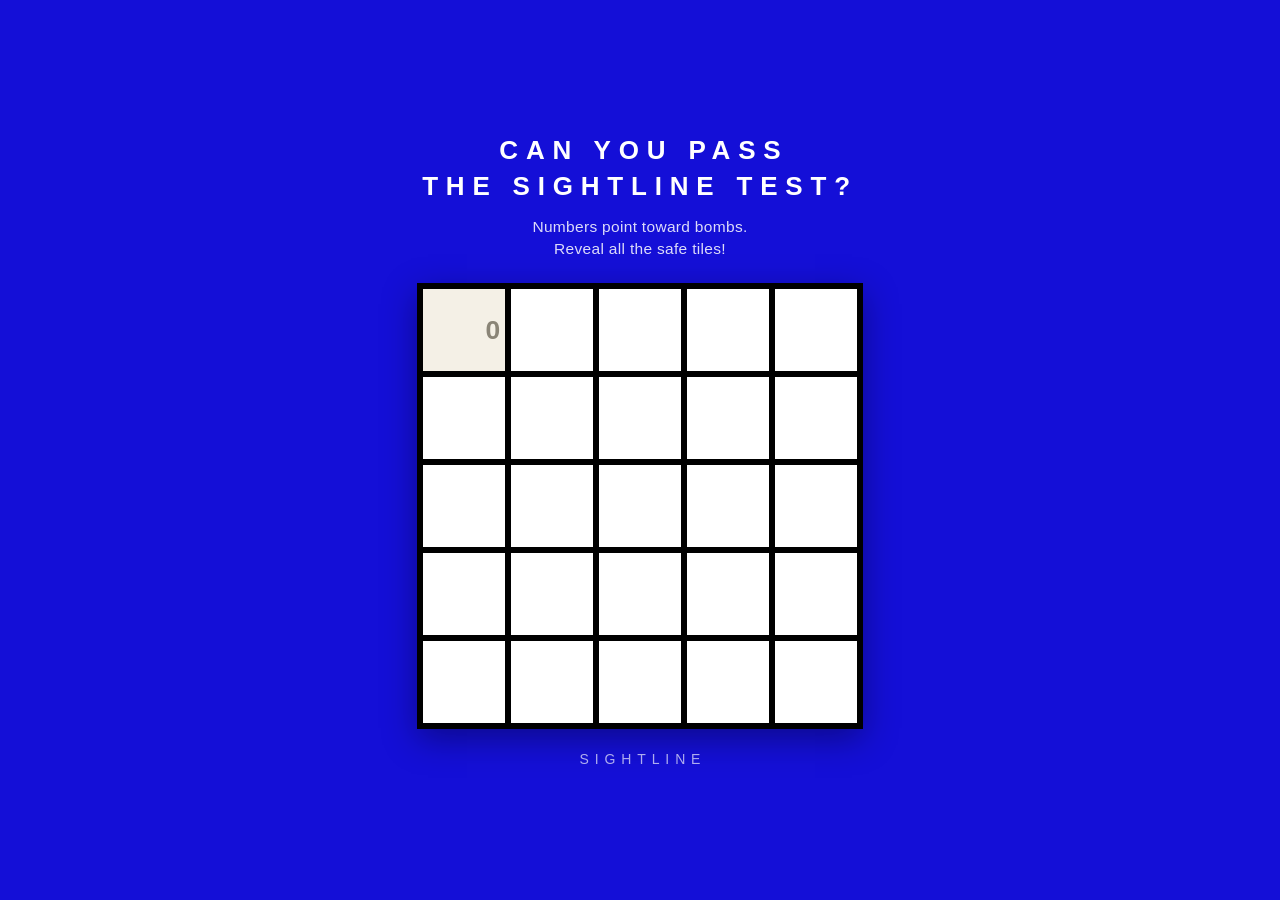
==== sightline-test/index.html @ 0755d47f "Hidden Sightline Test route: one real puzzle, share, src tracking, App Store CTA Co-Authored-By: Cla" ====
<!doctype html>
<html lang="en">
<head>
<meta charset="utf-8">
<meta name="viewport" content="width=device-width, initial-scale=1, maximum-scale=1, user-scalable=no, viewport-fit=cover">
<title>The Sightline Test</title>
<meta name="robots" content="noindex">
<meta name="description" content="One real Sightline puzzle. No guessing. Just logic.">
<meta property="og:title" content="The Sightline Test">
<meta property="og:description" content="Can you pass the Sightline Test? No guessing. Just logic.">
<meta property="og:url" content="https://yumloop.net/sightline-test/">
<meta property="og:image" content="https://yumloop.net/og.png">
<meta name="twitter:card" content="summary_large_image">

<style>
/* ============================================================
   SIGHTLINE — playable ad. Single file, zero external requests.
   Visual DNA lifted from the shipping game: white tiles with 3px
   inset black borders on a black board silhouette, Sora-weight
   clue numerals at tile edges, revealPop reveal, electric-red
   bomb with the black dot, Yumloop electric blue surround.
   ============================================================ */
:root{
  --blue:#140FD7;
  --board-bg:#f3f0e8;
  --safe:#f4f0e6;
  --mine:#ff2e2e;
  --ink:#1a1a1a;
  --beam:#3d6aff;
  --n0:#8a8577; --n1:#000000; --n2:#0eb14a; --n3:#7d2bd6; --n4:#ff9500; --n5:#e60000;
  --bw:3px;
  --display:'Avenir Next','Avenir',-apple-system,BlinkMacSystemFont,'Segoe UI',Roboto,sans-serif;
  --num:'SoraDigits','Sora',-apple-system,BlinkMacSystemFont,'Segoe UI',Roboto,sans-serif;
}
@font-face{
  font-family:'SoraDigits';
  src:url([data-uri]) format('woff2');
  font-weight:800; font-style:normal; font-display:swap;
}
*,*::before,*::after{box-sizing:border-box;-webkit-tap-highlight-color:transparent;}
html,body{margin:0;padding:0;width:100%;height:100%;overflow:hidden;}
body{
  background:var(--blue);
  font-family:var(--display);
  color:#fff;
  user-select:none;-webkit-user-select:none;
  touch-action:manipulation;
  display:flex;flex-direction:column;align-items:center;justify-content:center;
  padding:calc(env(safe-area-inset-top,0px) + 10px) calc(env(safe-area-inset-right,0px) + 10px)
          calc(env(safe-area-inset-bottom,0px) + 10px) calc(env(safe-area-inset-left,0px) + 10px);
}
#stage{
  display:flex;flex-direction:column;align-items:center;justify-content:center;
  gap:clamp(10px,2.6vmin,22px);
  width:100%;height:100%;max-width:560px;
}
/* landscape: copy left, board right */
@media (orientation:landscape) and (max-height:520px){
  #stage{flex-direction:row;max-width:none;gap:clamp(16px,4vw,48px);}
  #copy{text-align:left;align-items:flex-start;max-width:42vw;}
  #copy .sub{margin-left:0;}
  #mark{position:fixed;left:calc(env(safe-area-inset-left,0px) + 18px);bottom:calc(env(safe-area-inset-bottom,0px) + 12px);}
}
#copy{display:flex;flex-direction:column;align-items:center;text-align:center;gap:clamp(6px,1.4vmin,12px);}
.head{
  font-weight:600;
  font-size:clamp(17px,4.6vmin,26px);
  letter-spacing:.30em;text-indent:.30em;line-height:1.35;
  text-transform:uppercase;margin:0;
  animation:fadeDown .5s cubic-bezier(.22,.61,.36,1) both;
}
.sub{
  font-weight:500;font-size:clamp(12px,3vmin,15.5px);letter-spacing:.02em;
  color:rgba(255,255,255,.85);margin:0;line-height:1.45;
  animation:fadeDown .5s cubic-bezier(.22,.61,.36,1) .12s both;
}
.stat{
  font-weight:700;font-size:clamp(12px,3vmin,15px);letter-spacing:.14em;text-transform:uppercase;
  color:#BFA6FD;margin:0;display:none;
}
.stat.on{display:block;}
@keyframes fadeDown{0%{opacity:0;transform:translateY(-8px);}100%{opacity:1;transform:none;}}

/* --- board --- */
#boardwrap{position:relative;animation:fadeUp .5s cubic-bezier(.22,.61,.36,1) .18s both;}
@keyframes fadeUp{0%{opacity:0;transform:translateY(10px);}100%{opacity:1;transform:none;}}
#board{
  position:relative;
  background:#000;
  padding:var(--bw);
  display:grid;
  grid-template-columns:repeat(5,var(--cell));
  grid-template-rows:repeat(5,var(--cell));
  box-shadow:0 10px 32px rgba(0,0,0,.35);
}
.cell{
  position:relative;width:var(--cell);height:var(--cell);
  background:#fff;
  box-shadow:inset 0 0 0 var(--bw) #000;
  cursor:pointer;
  transition:background .14s;
}
.cell:active{background:#ede8da;box-shadow:inset 0 0 0 var(--bw) #000, inset 0 4px 10px rgba(0,0,0,.16);}
.cell.safe{background:var(--safe);cursor:default;}
.cell.safe:active{background:var(--safe);box-shadow:inset 0 0 0 var(--bw) #000;}
.cell.justrevealed{animation:revealPop .38s cubic-bezier(.22,.61,.36,1);}
@keyframes revealPop{
  0%{transform:scale(1);opacity:0;}
  55%{transform:scale(1.07);opacity:1;}
  100%{transform:scale(1);opacity:1;}
}
.cell.mine{background:var(--mine);cursor:default;animation:mineReveal .45s cubic-bezier(.22,.61,.36,1);}
.cell.mine::after{content:"";position:absolute;inset:28%;background:#000;border-radius:50%;}
.cell.mine:active{background:var(--mine);box-shadow:inset 0 0 0 var(--bw) #000;}
.cell.flagged-final{background:#ffd6a8;}
.cell.flagged-final::after{content:"";position:absolute;inset:30%;border-radius:50%;
  border:3px solid #c8442a;background:transparent;}
.cell.beamlit{background:var(--beam)!important;
  box-shadow:inset 0 0 0 var(--bw) #000, 0 0 16px rgba(0,64,247,.45)!important;}
.cell.beamlit .clue span{color:#fff!important;}
/* first-move pulse — mirrors the game's clue-tap nudge */
.cell.nudge{animation:nudge 1.5s ease-in-out infinite;}
@keyframes nudge{
  0%,100%{box-shadow:inset 0 0 0 var(--bw) #000;}
  50%{box-shadow:inset 0 0 0 var(--bw) #000, inset 0 0 0 7px rgba(61,106,255,.5);}
}
.clue{position:absolute;inset:0;font-weight:800;font-family:var(--num);pointer-events:none;
  font-size:calc(var(--cell) * .30);color:var(--ink);}
.clue span{position:absolute;line-height:1;}
.clue .u{top:7%;left:50%;transform:translateX(-50%);}
.clue .d{bottom:7%;left:50%;transform:translateX(-50%);}
.clue .l{left:9%;top:50%;transform:translateY(-50%);}
.clue .r{right:9%;top:50%;transform:translateY(-50%);}
.clue .n0{color:var(--n0);} .clue .n1{color:var(--n1);} .clue .n2{color:var(--n2);}
.clue .n3{color:var(--n3);} .clue .n4{color:var(--n4);} .clue .n5{color:var(--n5);}
.clue span.cluepulse{animation:cluePulse .8s cubic-bezier(.22,.61,.36,1);}
@keyframes cluePulse{0%{transform-origin:center;}35%{filter:brightness(1.1);}
  0%,100%{scale:1;}40%{scale:1.7;}}
/* shake on bomb */
#board.shake{animation:shake .4s;}
@keyframes shake{
  0%,100%{transform:translateX(0);}
  20%{transform:translateX(-7px);}40%{transform:translateX(6px);}
  60%{transform:translateX(-4px);}80%{transform:translateX(3px);}
}

/* --- toast --- */
#toast{
  position:fixed;top:calc(env(safe-area-inset-top,0px) + 14px);left:50%;
  transform:translateX(-50%) translateY(-90px);
  background:#fff;color:var(--ink);
  font-weight:600;font-size:14px;letter-spacing:.01em;
  padding:11px 20px;border:3px solid #000;
  transition:transform .32s cubic-bezier(.22,.61,.36,1);
  white-space:nowrap;z-index:40;pointer-events:none;
}
#toast.show{transform:translateX(-50%) translateY(0);}

/* --- footer mark --- */
#mark{
  font-weight:400;font-size:clamp(11px,2.6vmin,14px);
  letter-spacing:.42em;text-indent:.42em;text-transform:uppercase;
  color:rgba(255,255,255,.66);
  animation:fadeUp .5s cubic-bezier(.22,.61,.36,1) .3s both;
}

/* --- result --- */
#result{
  position:fixed;inset:0;z-index:50;
  display:flex;align-items:center;justify-content:center;
  background:rgba(10,8,60,0);
  pointer-events:none;visibility:hidden;
  transition:background .45s ease;
  padding:calc(env(safe-area-inset-top,0px) + 16px) 16px calc(env(safe-area-inset-bottom,0px) + 16px);
}
#result.show{background:rgba(10,8,60,.72);pointer-events:auto;visibility:visible;}
#card{
  background:#fff;color:var(--ink);
  border:var(--bw) solid #000;
  padding:clamp(24px,6vmin,40px) clamp(26px,7vmin,48px);
  text-align:center;max-width:min(86vw,380px);width:100%;
  transform:translateY(24px) scale(.97);opacity:0;
  transition:transform .45s cubic-bezier(.22,.61,.36,1) .1s, opacity .4s ease .1s;
  box-shadow:0 18px 48px rgba(0,0,0,.4);
}
#result.show #card{transform:none;opacity:1;}
#card .passed{
  font-weight:600;font-size:clamp(20px,5.6vmin,28px);
  letter-spacing:.30em;text-indent:.30em;text-transform:uppercase;margin:0 0 14px;
}
#card .grade{
  font-family:var(--num);font-weight:800;
  font-size:clamp(15px,4vmin,19px);letter-spacing:.16em;text-transform:uppercase;margin:0 0 4px;
}
#card .grade.flawless{color:var(--n2);}
#card .grade.mistakes{color:var(--n4);}
#card .time{
  font-family:var(--num);font-weight:800;font-variant-numeric:tabular-nums;
  font-size:clamp(26px,7vmin,36px);margin:0 0 20px;letter-spacing:.04em;
}
#card .cstat{font-weight:700;font-size:13px;letter-spacing:.12em;text-transform:uppercase;
  color:var(--blue);margin:0 0 14px;display:none;}
#card .cstat.on{display:block;}
#cta{
  display:block;width:100%;
  background:#000;color:#fff;border:none;cursor:pointer;
  font-family:var(--display);font-weight:700;
  font-size:clamp(16px,4.4vmin,19px);letter-spacing:.12em;text-transform:uppercase;
  padding:17px 10px;margin:0 0 12px;
  transition:transform .12s;
}
#cta:active{transform:scale(.97);}
#card .ctasub{font-weight:500;font-size:13px;color:#666;margin:0;letter-spacing:.02em;}
</style>
</head>
<body>
<div id="stage">
  <div id="copy">
    <h1 class="head" id="headline"></h1>
    <p class="sub" id="subtitle"></p>
    <p class="stat" id="statline"></p>
  </div>
  <div id="boardwrap"><div id="board"></div></div>
  <div id="mark">Sightline</div>
</div>
<div id="toast"></div>
<div id="result" role="dialog" aria-label="Result">
  <div id="card">
    <p class="passed">You passed</p>
    <p class="grade" id="grade"></p>
    <p class="time" id="time"></p>
    <p class="cstat" id="cardstat"></p>
    <button id="cta"></button>
    <p class="ctasub" id="ctasub"></p>
    <button id="share" style="display:none;background:none;border:none;cursor:pointer;
      font-family:var(--display);font-weight:600;font-size:13px;letter-spacing:.14em;
      text-transform:uppercase;color:var(--blue);margin-top:14px;padding:8px;">Share the test</button>
  </div>
</div>
<script>
'use strict';
/* ============================================================
   CONFIG — injected at build time. Everything an ad variant can
   change lives here; game logic never reads anything else.
   ============================================================ */
var CFG = {"headline":"Can you pass<br>the Sightline test?","subtitle":"Numbers point toward bombs.<br>Reveal all the safe tiles!","ctaText":"Play Sightline","ctaSub":"No guessing. Just logic.","bombToast":"Careful — that's a bomb.","appStoreUrl":"https://apps.apple.com/app/id6774281459","displayPassStatistic":false,"passStatistic":null,"statTemplate":"Only {n}% pass. Can you?","background":"yumloop-blue","levelId":"ad-test-01","network":"web","useMraid":false,"injectMraidTag":false,"analyticsMode":"dev"};
var PUZZLE = {"id":"ad-test-01","note":"Bespoke playable-ad puzzle. 5x5, three bombs, core sightline logic only. Clues live on tiles; a clue becomes visible when its tile is revealed. (0,0) is pre-revealed and opens the board with an unmissable 0-to-the-right.","size":5,"bombs":[[1,1],[2,4],[4,2]],"preRevealed":[[0,0]],"clues":{"0,0":[{"dir":"R","n":0}],"0,1":[{"dir":"D","n":1}],"0,2":[{"dir":"D","n":1}],"0,3":[{"dir":"D","n":0}],"0,4":[{"dir":"D","n":1}],"1,3":[{"dir":"L","n":1}],"2,3":[{"dir":"R","n":1}],"3,3":[{"dir":"L","n":0}],"4,3":[{"dir":"L","n":1}],"3,1":[{"dir":"D","n":0}],"3,2":[{"dir":"D","n":1}],"2,2":[{"dir":"L","n":0}]},"firstHint":{"cell":[0,1],"clueCell":[0,0]}};

/* ============================================================
   ANALYTICS — PlayableAnalytics with per-network adapters.
   No adapter ever makes an external request from the creative;
   networks measure through their own container. Dev logs to
   console so events are verifiable in local testing.
   ============================================================ */
/* Web-only: traffic source, read once from the URL. ?src=instagram etc.
   Rides along on every event and the CTA click; never sent anywhere by
   this page itself. */
var SRC = null, CAMPAIGN = null;
if (CFG.network === 'web'){
  try {
    var q = new URLSearchParams(location.search);
    SRC = q.get('src') || 'direct';
    CAMPAIGN = q.get('campaign') || null;
  } catch(_){ SRC = 'direct'; }
}

var PlayableAnalytics = (function(){
  var fired = {};
  var run = { start:0, taps:0, mistakes:0, completed:false, flawless:null, elapsed:null };
  var adapters = {
    web: function(ev, data){
      var payload = Object.assign({ src: SRC, campaign: CAMPAIGN }, data||{});
      try{ console.log('[sightline-test] ' + ev, payload); }catch(_){}
      // Seam for a real web analytics provider later (TelemetryDeck /
      // Plausible / etc). Define window.SIGHTLINE_TRACK before this script
      // and every event flows through it. Until then: nothing leaves the page.
      try{ if (window.SIGHTLINE_TRACK) window.SIGHTLINE_TRACK(ev, payload); }catch(_){}
    },
    dev: function(ev, data){ try{ console.log('[sightline-playable] ' + ev, data||''); }catch(_){} },
    applovin: function(ev, data){
      // AppLovin measures impressions/engagement/CTR via its container and
      // mraid.open(); it exposes no custom-event ingestion API for playables,
      // so events stay internal. Kept as a seam in case one appears.
      if (CFG.analyticsMode === 'dev') adapters.dev(ev, data);
    },
    unity: function(ev, data){
      // Unity Ads likewise measures via MRAID lifecycle + open().
      if (CFG.analyticsMode === 'dev') adapters.dev(ev, data);
    }
  };
  var emit = adapters[CFG.network] || adapters.dev;
  return {
    run: run,
    event: function(ev, data, once){
      if (once && fired[ev]) return;
      fired[ev] = true;
      emit(ev, data);
    }
  };
})();

/* ============================================================
   MRAID lifecycle — start the experience only when viewable.
   Falls back instantly when no MRAID container exists (dev/web).
   ============================================================ */
function whenReady(fn){
  var m = window.mraid;
  if (!CFG.useMraid || !m) { fn(); return; }
  function onReady(){
    if (m.isViewable && m.isViewable()) { fn(); }
    else {
      var h = function(v){ if (v) { try{ m.removeEventListener('viewableChange', h); }catch(_){} fn(); } };
      m.addEventListener('viewableChange', h);
    }
  }
  if (m.getState && m.getState() !== 'loading') onReady();
  else m.addEventListener('ready', onReady);
}

/* ============================================================
   AUDIO — the game's real bubble-pop family, embedded base64.
   Nothing plays before the first user gesture (network rule +
   iOS rule). Rising streak pitch, resets on pause, ±5% jitter.
   ============================================================ */
var Sound = (function(){
  var B64 = {"pop1":"UklGRioeAABXQVZFZm10IBAAAAABAAEARKwAAIhYAQACABAAZGF0YQYeAADF/8b/w/+y/6b/tf/B/8v/3f/T/8b/vP+t/77/tP/E/6X/iv+y/7T/r/+Q/5T/tP+y/6r/l/+g/8L/nP90/4b/dP9i/4//kv+V/6b/rv/H/5//uv+z/6P/vf+g/37/X/9+/3b/Xv97/6L/gP+A/4j/k/+Y/3r/ov+M/7b/qf+c/6b/i/+C/6P/rP9Q/3T/dv+Q/4T/d/90/5b/mv95/6X/k/+Q/2D/vP91/83/k/8//6r9mvzD/WH9Dv6j/uYm211cVLdAyVBaVlI7lxYo9F/PU7BtmBCNzIzxjDGSgKGhuxPiKQbhHbc2g08sYPhkU12HUV5EfzRiHBb+U+RL0OnBcryWv7zF4Mwr2Y/qL/61ELEfLitUM8I2JzSoKogbUApH9kbhItBjxhzE2cWry3zWU+Zx+a0MCR1WKoE12zxTPZY1USgpGAcHevZW6OTcfNTv0P3SDNno4ODqLfZTAsEO1xkOIYQjqSJbHigX9w0JBEf6qPEi66jnFuhq69bw0ffL/7QHyA2AEfoSOxG4DTQK+gUGAGv5WPXH8o/xsvIo9HD37/wqAiQHzQs6D2kPKg2oClcGIgE1+8vzxu2O62ftYPEe9lH7GAFZCPgOdxE5EakQUg98DDgH1v/7+AH17fKx8DTvZ/Ab8wX2zPm8/fsAXwN4BTQHGQhdCCoI0QcWBzQGWAVwBHwDHwKxAG7/Gv4O/ST84PqC+in7wPt1/Gf95v7OAI0C9APWBBYFVATIAtkA2v4x/aH7x/oB+6/7M/2P/68BgQPtBKgF7wVRBa0DOwFN/tT7XPo1+fr3+fc9+SL7B/4FAWsDfAW9BvoGiwZXBVMDUAFq/2f99/tg+4/7AvzH/DX+wv/sALABbALGArYCgALjAQEBLgB8//X+e/5V/or+Kf7s/Qv+6f0I/qr+l/93ADYBagE8AWcBMwKtAjMCXwGaAFcAMQDg/2H/Av8E/07/vP8pAJAAhgB8AHgAWgBOAB0Auf9U/2n/k/90/1T/cP9R/xr/E/8F/xj/I/87/37/JgDCAAMBWQGMAV0BJQEGAV4AuP9k/0T/lv8AAHgACAG2ARECAgLWAZ4BggFuAU0BzgAQAFH/rf4h/in9V/wr/F389Px1/bL9Rf6T/yEBIQKqAggDSgNRAwUDRgJ1ARMB0wByALD/6/6G/nv+jf6U/sf+D/+C/zQAQQE4AtkCNAMpA8gC7QEAAcv/df5G/UT8yvt/+5z7Dfy2/Kz9uf7//zcBIwKtAskCtwKGAiMCbgF/ALH/MP///sz+df5N/oD+xf7k/in/lf8hAJ8A8wBVAc4BXQKGAiwCwAGNAW4B9AAgACL/K/68/bb9CP5s/zEBYwIhA3MDTgPhAiwCBwGy/9T9vPuY+jP6KPoQ+qf5Bvo8/JD/ewHeAfcCMgTlBH8G7wf2BqEELgNDAi0AOP2Z+lj5nfkc+u36zvsA/TMAmQPRBIAE7wMHBJcDsgGvAEsBTwF4/779jv2Y/SL9uvw//YD+2f/1AOkCmAQ9BHwD2gIIAlwABf+S/t/9pfwB+9T68/v+/Lv9Pf9iAdcCEQOpAi0DnQNRA0UC5wDp/zL/T/6s/b39P/0M/Z39B/9KAEsBwwK0AtgBHgHCAKsAJgDx/mz9ovyI/Pf8ff2d/j8AcAE0As8CkAMgBBQEIQODAdb/S/4J/Wb86ftN+yL7yvsL/cL++QDTAhwEFQXaBVEGRgarBS4E7AFv/zz9bPsT+h/54/hP+RH6gfuC/QcApQLHBBcG+QZaB9YGzwVBBFsCNgAe/hr8//mj+Fb4rfiH+RT7T/2G/1gBHwN9BC0FjgXeBbkF9ASmA9MBBABT/gD9T/w6/HP8wfwb/Zb9rv5YAOsBsgLsAqsCEwJ5AfgAbgCY//r+jv5k/lj+U/6K/kf/WgAaAecBmALrAoICpAG/AGQATgB6/q38nfwg/en8UPzD/Ov9cP+sAH4BRwLaAhkD/wLgAl8ChQF+AHL/zv5e/vb9yv0O/oj+Iv+c/w4AsgBuAfUB9QHfAZMBTAHyACYAb//m/oX+Dv7E/av9zv1X/gL/nP8IAMYAuQFuAq8CfAIbAr0BKQEvAEP/of4h/vr9X/6V/tj+ZP/z/2IAfwChAIcAXABxAJ0AgQAjAOz/6//R/07/AP8G/1r/xf/h/7//pwB4AnUCmgGuAZMB2ABFAHf/d/7y/Ub94vz1/EP9mf3+/ef+8P/kAKYBMQK8Al0DgwM1A+AC0AKkAm0BXwDQ/w7/cv78/XH99/z4/Ej9u/0a/q3+fv9oAFEBqwHVAZIBbQH2AAkBqQLnAQEA//9BAHz/qP5Z/t/9IP6A/if+7P3r/hYAgQB6AUMC4AIvA7QCJAKkAfYA5/8X/5z+Sf7M/UD9Gv0t/YP9EP6m/jz/9P/MAGQBsgEvAq0C1AKlAn4CeALxARUBOwB7/9z+Uv69/U79Tv2K/cv9A/5x/hP/t/8jACUAAgAWAEMAbwCkAO0ASAGYAfYBDAK0ATsB5gClAD4Ay/9Z/xf/zv5G/sT9sv3v/Uf+qP7z/oD/IQDMAMQBtgI5A2wDbwMCAyYCJwGAANT/mP5h/Yb87/uj+5P78vuS/ET9I/7o/sr/8wAUAuMCaQOvA8cD/QP8A1UDYQKBAZMAx//V/qL9yPxw/Gr8OfwZ/ID8ZP2o/vP/1QA2AYEBywEcAkICEAIeAjACBwLVAWsB1wB3AKgAyQBTAHX/v/6q/tL+zP6m/sv+Fv+d/1gA5gARAfMA9wDxAPkArAAaALH/Xv8Y/6/+eP6F/qr+ev5S/p/+D/9r/5z/2P9MAOAAIgFoAZABjQGZAWgBFwGmAD8Alv/Z/oj+iP7n/o3/JwCNALMAsgC+AGwA/f/D/6r/uf/X/9v/ZP/p/gL/nv9SAMUA1ACwAJ8ApAB+AOX/Lv/w/gn/0P51/nj+uP6x/rb+Gv9//wUAtQCQATcCdAKTAq0CjgIjApcB3QAkAJr/UP/x/oP+Ef6h/YL9g/2S/Yb9yP29/ur/vAAbAYABFQKXAq0CSgKiARQBsgBAAJn/9/6T/jz++/3b/bj9s/0S/qz+O//x/98AkQESAnYCigKVAr0C9gLZAkECnQEMAUsAP/8z/o/9EP19/Gz81Pxn/e/9qf6j/5UAdwERAq8CCgPmApQCRQLbAekAuf++/kD+GP4X/lv+zv5V//T/cQCoANMACwFOAS4BugA8ALn/Vf/Z/ov+kP62/gL/QP+p/zsAmQC7ALwArAB1AD0AMQAsABMA6/+p/47/sP/Q/+f/0f++/+D/LACCAKYApACyAOkADQEaAeoAjgAWAGj/yP4s/s39uf3g/TH+pf5E/8X/TADQACwBmgH8ARsCCQLSAbABVQGqAC0A2v+b/y//x/6B/mT+mP7z/mv/5v9cAL0AHwFsAYEBTAHsAKIATQDU/yv/r/53/l7+WP5X/ov+D//H/04AtgAQAV8BdgFHARYBswBAAMb/cv86/wv/J/83/3f/7/86AG4AmADBAOsACgEAAcAAdQBCABQA3f91/wL/0P6p/m/+Uf6B/sj+EP9Q/6f/EwBmAMkAEQFeAY8BcQEoAc0AmQBNANr/df9H/xj/0v6u/sz+Jf9z/6v/xP/t/ysAdwCpALAAtwCUAI0AdQBiAFUAEgDb/6L/jv+H/5H/qP/c/zwAdAB6AFMAKwAiABIA3/+z/3j/Q/9Q/27/mv+s/8D/BgBzAM8A0ADYABQBewHCAZQBPgHpAHYAzf/9/h7+mP2c/dP9Ef5A/pT+Ov8jAPwAnwH+AQsCFQIKAs0BYQHKADkAuf9D/6j+4/1j/Vr9qf0k/pD+BP+t/4UAYgEWAqICDwMzA/ACkQI7AqYBfAD8/pT9nvwY/MD7vPv8+8H8Bv5Z/4sApwHLApQD8gP9A6UD6gIEAhoBHgAv/3T+8P2S/Wz9f/3p/af+ef8cAJUADwFxAYsBRwHJACAAiv8i/wL/CP/q/vH+O/+o/w4AdADNACIBiAHLAeUBtgE1AYAA8f+r/37/Hf+b/lz+Xv6Z/vX+Yf/l/40AQgGhAYgBSwE/AUgB9wBaAMj/aP9G/zL/If8G/wb/av/U/wkALwBlALAA8gArAUkBPwEXAcoAcADl/1r/8P6u/sb+7/4h/yj/I/8n/yD/Nv9s/+X/TACfALcAiQA0AOb/w/+P/5z/5/9bALkA8AANAQ8BIQEqATABEQHPAHgAJQDW/33/MP/z/sL+tP7c/v7+Lv90/9D/FgArAEEAXQCFAJ4ArACPAHAAVAAvANn/Uv8m/0L/dv+h/+3/ZQDPAAUBCgEUAfoA0wCcAFIABgC1/3b/Kv/d/qz+tP7u/jX/j//3/0QAcQCEAIwAnwCNAGQAPQAqADMATABhAE4AGQDq/9D/uf+c/3X/Z/96/4f/m/+1/8X/2/8fAHMAzQAaASkBHQHnAJkAPgDQ/3D/DP+4/qL+oP6s/u/+bP8JAHAAmwDOABIBPQE7AR0B+QDRAJsAXAD6/47/Nf/9/uD+0f76/i//a/+b/6X/sf++/+z/EwAoAEIASABWAFsASgA5ADIASQB+AJ4AmQCNAHQAXgA3AAQA4v+g/0T/9f7v/hD/K/9V/5H//P9OAIsAsADMAAgBOgFtAVwBFwG6AF0A/P9v/+j+V/4A/tr9zP3l/Sz+uP5d/w4ApwAtAYoByQEEAgECzQFoAegAZADk/2n/6/6H/lz+ZP6h/g7/h//7/4AAGgGlAQ4CKQLcAVwBvAAKAFn/rP4d/tj9xv3F/dr9Bv5i/vj+wf+ZAEsB1AE4AmwCdQJmAicCvQE5AZMA7v9Z/+n+sf6Z/p/+qv61/tH+Ef9m/7H/7f8iAFYAbQB1AHwAbAA4APL/lP89/zP/df/J//3/IQBHAIEAygD6AB0BGgEQAR4BHgEBAZkAFwCx/1r/Lv/6/sj+vv7P/hb/a/+t//b/WQCeAM0A+QDpANIAzADPALcAcgAzAAEA1/+Y/17/Lv8O//3++/4t/2//1v9fANgALAFZAWUBXgE/AQwByABXAMr/P//i/qr+qf7f/hv/W/+h//f/KABBAEYAQQBYAGQATgAkAP//4v/i//H/FgApADIAPwA0AD0ASgBfAGUAXwBQADEAHgAUABcAEAAPAPn/8f8GABcAKwAtACsAGQALAPr/+f/b/6P/lv+R/6D/of+O/4H/gv+g/8f//P86AGkAjQCoAL4AyACkAGkAHgDn/+P/2//K/7z/wP/X//j//v/x//z/MQBrAIkAhAA+AAMA0v+k/4D/Pv8H/9v+6/4e/0v/jv/n/1UAsAAMAVoBfAGEAW0BOAHmAJYARwDn/3//Fv/T/rD+sv7V/vj+Jf9N/6H/AwA0AGsAsQACAUIBWQFQATQBDgHAAFQA5v92/xf/yf6F/nX+b/5m/oP+1P5K/7r/QQC6AP0AHgEjAQYB4QDEAHoAJADZ/7D/kv9h/zL//v72/hb/Uv9y/4//6f9iANQAAwEhASIBGAEIAcsAhAAtAPb/xP+M/1n/Gv/7/hr/bv+y//T/JwBNAGYAVwA+ABsAHAAfAAQA0f+r/7j/y//S/6T/lP+p/73/v/+Q/3H/af9//5v/x//9/0AAngDfAAQBBQECAQAB7QDTAJMAOAD//6v/Mf/H/nT+Y/5t/qT+/v5s/+j/ZQDhADUBdwGeAbIBdwEYAawAFgB9/+X+hf5B/jL+X/6//jD/lP8JAIIAGgGhAfYBFAIPAu8BpQEsAXwAwv8w/93+mf5h/jb+PP6L/gn/lv8DAHQA4AA8AWcBWgEcAaIAOADH/1T/+/6X/lz+Wf6U/vf+bf/1/3EA3QApAXQBpwG2AYgBIAHMAIgAXAAKALr/gf95/6P/tv+3/5T/j/+G/5T/p/+j/4//a/+L/6b/vf+s/53/tv/l/zYAXwCCAIUApQDNANwAxwB1ADUA8v/Z/7//ev8m/+z+Cv9m/9T/FAAvAFEAoQD4ACgBIAHZALcAnwBoAAEAg/9C/xX/Bf8P/zb/jf/R//7/IwBVAKkA4ADiAMMAowCMAFoAIQDI/3D/Q/8u/0n/X/+E/7X/7P8wAHsAyQDkANoAuQCiAHwAQgDs/4r/UP8i/y//U/+C/7H/y//p/wAAMgBqAJsAugDCAMsA2ADIAJQAOgDT/6D/k/+A/0f/AP/c/vH+H/9S/4X/xf8lAKAACwE2ATYBDwHhAJQAQADr/4//W/8s/xj///4O/1j/sf8WAGwA0QAyAW4BZwEfAcEAaQAQALr/Vv/v/rX+lP6a/q/+0v4L/1T/rv8UAIIA3gAsAWsBjwGiAZQBUwHrAHAAAQCh/0j/8f6a/mn+bf6b/uT+Pv+N/+L/NQCEANkAIwFqAY4BdQEpAcwAbAAYALv/av88/xb/Bf/r/vL+F/9M/5D/zP8QAEcAfQCwAOAA9wDzAMoAiABgAEIACgC8/3H/MP8b/yr/Qv9X/2//rP/6/zkAYABuAHsAewBpAE8AHwD8/+b/4v/K/5T/bP9d/23/gP+k/8L/9f8wAGoAlQCYAJ0AjwClAJkAdwA9AOL/lf9L/zH/G/8z/0j/bf+p/9X/HQBJAG0AfACDAIgAggBgADIAEQD0/+//3v/z/xAAMwBcAGEAYwBQAEMAFADT/5f/Uf8T/83+sP6d/rr+D/9u/+z/ZQDyAG4BswHIAbcBlgFRAfwAlgAlAKn/Nv/b/q3+nv6Q/qD+yP4S/2L/qv/r/yoAbACtAOQACAExASgB/gCtAFoAHwDP/4L/Nf/8/tD+yP7w/jr/j//d/ysAbwCcALcAyQDHANUAyACrAH4ATQA1ABYADADq/7z/jf9t/2D/Tv9B/0b/X/9j/2v/gP+/////PAB+AKcAzADYANkAwgCpAIEAWwAmAL7/Yf8S/wX/Ev8q/1H/c/+3/wkAaAC6APkAHwEWAe4AqQBFAMb/XP8R/9T+m/5c/l3+qf4k/7n/OgCxABwBfQG3AbkBmQFrATIB2QBsAO//dv8W/9f+wv7F/t/+I/+A/9v/JgBvAK4A1ADQAJYAVAABAMb/kv9d/1z/Y/+N/7z/7/8pAF0AlQC+ANoAwQCkAHQANgD6/7r/g/8o//T+2P7m/gj/JP9Z/4L/yP8jAIoA6AA8AYEBnwGQAVsBGwHFAHQAFwC//3L/JP/u/tP+1/73/jD/av+o/9H/9P8SABoAMQAvACsAMABBAF4AbwCEAJgAsADEAMgAxAC7AJ8AagAdAMn/bv8T/8z+ov6Z/qz+2f4b/2r/u/8dAHEAuQAPAVABfAFuAT0B/ACnAGIACwCo/0f/+P7Z/tP+5/4V/z//eP+5/wMAPgBUAGUAXwBmAGIARgArAP7/6f/5/ywAXwCJAJ8AoACQAGsAQQD+/7r/bP8e/9r+rf6o/rP+7v4w/5D/BwBlAL8A5wD4APgA7QDjALUAdQApAO7/zv+q/3r/SP8j/xf/Of9l/5H/uP/e/xkAWwCbAL8A2gD0APEA3gCYADwA7/+q/4H/Vv81/zD/N/9U/3L/hv+w/+7/JQBNAEsAQgA0ACgALwAqACsADgDn/9X/yv/T/+X/+f8OACIAIgAXAAYA5//M/7v/uv+y/57/hv99/5//1f8LADMARwBwAKMA0wDbAL0AlwBEAAkAyP9+/03/Hv8Y/xf/MP9Q/3n/mv+1/+X/EQBTAGMAZwBpAGQAcQBuAHMAaABmAGAASwAyABMABADo/9n/vf+F/0b/Cf/x/vL+/f4Y/z7/df+v//v/XgC3AAsBJgEhAREB5QCsAFgAEQDd/7j/pf+e/5//ov+k/6f/tf+1/6z/pP+u/8z/8P8EAAwAJABDAGcAdAB7AHQAbABrAFUANQD0/6z/cP9H/zn/Pv9M/2f/lv/Z/yIAagCqAOAAHQE5AToBEgHSAJUAOADi/2r/9/6i/mj+ZP5s/pj+3P4x/6f/MgC8AEgBxQEYAkcCNALsAXoB8ABoANT/Ov+S/gT+r/2G/aX94f0+/sX+WP8ZANAAdgH1AUEChgKXAnYCDgJ5AdMAOACr/wf/h/4d/uj99/0b/nH+0f5E/9D/UQC8APcAHQEtATEBFgHYAJkARwAQAOH/sf+I/2f/bv+F/7L/3v/9/xYALAA/AE0AVQBCADYAHgAIAP7/2P+6/6X/nv+n/7f/zv/f//3/FwAnAEEAWgBwAG8AZQBaAEAAJgD2/8H/nf9+/3H/af9n/27/fP+L/67/4f8UAEcAagCTALEAvgDFAMQAtgCUAGcALAD1/7j/iv9a/zH/HP8H/xH/Iv9M/3v/tP/x/x4AWQBwAIgAjQCBAIEAfACEAHEAYAA7ABQA/v/V/8f/s/+q/7H/pf+l/4b/b/9h/1v/af9y/5z/xP8EAEcAewCsAMIA5QD2AAAB7gC+AIEAJgDI/2H/Bv/Q/rX+r/7A/tv+Ev9a/5b/2v8aAF4AnADHAN8A6QDkANkAzACjAHcAPgAMAOX/t/+Q/2n/Xf9b/3D/if+e/73/1v/8/xIAHAAWAAEA+v/9/wEA/f/1/+n/7v/8/wwAHwAkADIASQBbAG0AcwBsAFwAMAD7/8H/jf9q/0n/MP8j/yb/N/9g/43/xf8DAD8AhAC1ANkA3gDVAMoAuwCsAIIASQAHANv/uP+V/3f/W/9W/2H/dP99/3//ff+G/6f/yv/r/wIAHQA7AFQAZwBuAHcAiACNAH4AXQA4ABgACADw/8n/o/+E/3//h/+e/7j/3v8QADwAZgBzAHQAaQBZAD4AFwDt/73/nP+G/4T/kP+p/9b/BQAwAFMAagB0AHAAVwA5AA8A6f/V/7n/pP+R/4z/nP+z/9X/9/8XADQAUABpAHcAfAB3AHQAcQBiAEQAGwDp/7H/gP9a/0j/Tf9b/3r/sP/u/zcAcgCkAMMAywDFAKAAcQAzAPD/uP+I/2T/S/9E/1H/ef+n/+b/KwBxALAA1QDsAOYA3QDAAI8ATwD7/6//ZP8m//n+6P7r/hH/SP+N/9r/GgBmAKEA4gALARsBGAHxAMcAgAA5AOr/ov9p/zP/Gf8G/xH/Lf9Z/5j/0f8QAEcAewClALsAxQC5AKkAkgBxAEQADwDe/7b/kv90/2b/WP9j/23/gf+f/7z/7v8WAE8AdwCXAK8ArgClAIYAagBHAC4ADgDk/7//mP99/3H/cP97/5X/rf/M/97/8f8JABoALAA5AEYATQBWAE0AQwA1ACgAJQAeABwAEQAKAP3/6//b/87/y//V/9z/4P/n/+f/7v/2/wEADAASABYAGgAdACAAHAATABAACgABAPb/6P/b/9z/3f/i/+b/6v/8/wYAFwAfACcAKwAqACcAHAAYAAwABwD///b/6//g/9z/3P/g/97/6P/s//n////6//v/7//z//L/8P/s/+r/8P/5/wMABgAMABAAGwAlACYAIQAVAAwABQADAPr/8v/o/+b/6f/t/+//5v/m/+b/8P/4//v/AAD+/wcACAAOAAoABAAGAAEABgD8//b/7f/q//L/8f/7//r/AAAKABAAFgAXABUAFwAWABEACwD8//X/7P/o/+j/5f/m/+j/7//y//f/+v8BAAwAFgAeAB4AHAAWAA4AAwD8//L/6//o/+X/5P/l/+j/7P/z//r/AAADAAQABAAFAAYABwAIAAsADgAPAA4ACgAHAAYABAABAPn/9P/s/+f/3//c/9//5//1/wMADwAUABgAGwAbABgAEQAKAAYAAAD6//P/6v/i/97/4P/n//P//f8FAA4AFwAdACAAHgAYABQACgABAPb/6v/h/9n/1v/Z/+D/7P/3/wQAEgAdACkALgAwAC8AKwAkABgADAD6/+z/3P/S/8z/yP/N/9X/4v/x/wMADwAaACEAJQAoACkAJwAgABkACwABAPP/6f/h/9z/3v/f/+j/7v/4/wEACAARABMAFwAWABUAEgAMAAYA///6//f/9P/z//T/+f8AAAUACQAKAAsACwAMAAoABAD+//f/9P/x/+//7v/x//f//v8EAAcACQALAAwACgAIAAQAAAD9//v/+f/3//f/9v/5//v/AAAEAAkADQAQABIAEAAPAAsABwACAPz/9//y/+//7f/t/+7/8v/2//z/AAAFAAoADQARABIAEQAQAAsABwADAP7/+v/3//X/9P/0//T/9v/5//z/AAACAAQABQAGAAYABQAEAAMAAgAAAP/////+//7//v///wAAAAAAAP///////////////////v/+//7//v/+//7//v/+////AAAAAAEAAQACAAIAAgABAAEAAAAAAP//////////////////AAA=","pop2":"UklGRnwlAABXQVZFZm10IBAAAAABAAEARKwAAIhYAQACABAAZGF0YVglAAAEAA4AEADq//////8ZAPn/JADR/xEA9f8KAO//8P8oAO//OgDi/zUAAQAhAPH/9v8ZANT/9//M/xMAwv/z/7D/6f+m/53/2f+Y/73/kf/q/4n/5f+2//X/zf/R/+L/q//y/4H/BwCW////jf/E/7v/lv/M/4v/DwBT//P/fP/5/8L/AADj/5T/+f9Q/yIAZ/8vAHj/AgDT/7n/2f9j/zIAQP86AAH/XgBn/y4AxP9i/0H+u/rV/Vz6+f4a+hQiTW4zc+JuBXMsb3ly12+1cZVw/nAqcWNw13ElcBBy128KcsBvZ0QhGFgOff492lqwCpSXjhSP1I7yjt6OD4/pjjuPC4//ju6O747xjvGOJI/PjjKP4I4Pj8eO944Dj/OOb55dvOzY7PXKGE05Gll1cNdxeXCAcblwXnHGcCFxDnHzcCpxBXE5cQVxM3FacQhxhnGucKhxPG9bXMtM1D7GKXEXkgAC7KDH9a8NvT2qu47pjtOO047XjrCODo/bjgeP0I7ljuKOmY4Mj+eSI5ybpRGq7LbMyjrXR+W39ED9UgcjEs0WkR6UKp8xQTe2Pv1DuUgmUFpVXVfZWsFdE122WGNV9VWHVQRQG0njRds+MDSMLncslyqIJ4MiUBmWEHYJ9QEy/tb6h/Sj7dvnc+JH373d9tt22rzYPdc41qfW69ZF2M3Z7Nhk2MjYy9ob3s/gVuGo4l3m+uk67e7vBfOx9vf6ev9LBGsJeQx0DbkO8hCRE4EWhhjhGEgZIhrJGn0bExwKHXUeYh/aHvgdjR3MHJAcSBuQGA0WChSDEt0QIQ8aDSYLMgnGBuYDXwFl/x39gfrB91v1i/NW8mjxR/Ej8WrvAO7m7X7ua+8D8GLwffBb8JHwivFM87H0VPW39Vz2tveH+b37NP50AOUBJgOvBJwGywiJCj8M7Q0vD98PgRASEXwR0BHmETESIBI3EcwPZA4BDVAMMwxNC34JjQZGA9AAqP85/3T+wvw4+pr3U/UX9OvzXvSk9Df0WPNc8tjx9fGE8vby//Jv8qTxoPGb8gj0N/UG9sD2mfev+Fj6LvzQ/UP/aABQAfkB5wITBDIFmQYFCEUJUwoqC+kLewynDJkM4Aw/DUwN5wwdDEsLxQqHCtsJxwjSBx4HqQYpBjwF1ANbAtQAbv9f/qH94fza+6j6ovlg+f/4LPho90z2cvVi9Xv1bfWD9c31Afby9c31Gva89vH2Lffz92T4bPjP+NL5Vvu9/L/9p/5y/4kAQQIMBCwFqwVKBjwHRggjCZ0J5QkgCigKFgrpCXQJrQiCB0MGGgXBA1QC6gAe/2H9K/wz+wr6jvho92D2gvUT9bX0mvRF9NTz/fMg9CH0f/TI9AP1WfW29UP20Pa99834dvlo+n/7Jvyt/FL94f1b/gn/+P8KAWEChARkBpUGuwWlBHMEogVkB3YInAcNBfoBSQCOAPUBxQLtAYoATv8p/tL8oPsI+xj73vq6+YL4Tvd19k32rvbN9mL26fVR9Sj1yPXq9vv3m/jx+HD5Xfri+8P9Gf/G/xYAqwB1ASYC7AKDA/IDDwTsA7ADjAOXA60D3wOrA6kCOAFfAE8AegBEADb/ev30+1n7ofu1/FL9+Pyi+6z5hPiC+ND5MftV+1365/i692X3VvgQ+mL7VvuE+qz5ufnL+sr7kPzR/HT8mfst+6P7VfwZ/Wz9H/15/Nf7DPyg/Jn8nPxf/P77CPzc+0j8Uv01/rr+dv7r/dP9Zf4S/1//U/8l/8/+C/7c/Wn+C/+F/yD/e/71/X79Wf0G/U/8mfsl+9L6ifo2+l/68/qG+9L7jPsz+636M/ok+n76dvqf+b347fe/9zj48fhy+VD5Q/lj+ZL5KPrq+u77qvxI/NX7Dfzn/Bf+Av86/xX/Dv8B/3//HQBlAIIAGACD/zz/Wf+v/57/BP+s/ln+y/1x/SP9sPxL/PT7jPsT+236Ffre+fH5M/qh+dT4ePjh+Az5vvjT+J/4ZPis+OL40/hQ+dH53fkM+iX6W/rF+vz63foX+8X7+PsB/GL8rPwE/ZX9Cf5U/l7+f/6j/sr+6/7V/gf/7f7M/rz+S/7y/ez9Lf7F/Tb9Cf2a/Gn8iPxm/BX8r/s++yP7Tfs4+/P63vqc+l76pPri+uf6mvoX+vH5Efoz+nr6v/qS+h36C/pS+pz6zvrJ+v36Z/uF+z37M/t9+577zvuv+377evt4+8T7KfyF/MX8yPyA/JP8Yf0t/lr+K/76/bX9gP2P/S3+1f72/tD+hP5V/n7+I/+v/8L/Zf+e/vn9gP09/QP9c/yV+176fPkX+aP4PPgQ+Jz32fZ29l32RPYM9t711PW09aj11/UO9gX24PXi9e717fVK9g33vfcx+Gb4mvi6+Fj5uPqt+y78wPxs/SD+lv4j//D/owAsAYYBnQFzASoB3ACeAJcAzwDHAB4AI/9D/tn9n/2O/X/9vvx3+zf6hPlt+av5ivm9+PX3h/dT9zj3Kffs9nz2EPbq9ev1C/ZD9mj2uPYI91/3pPe098r3QPgw+RL6pfq3+mD6IfrG+jD8Wv2d/fP8efxZ/H38Cv0o/ZT8C/zh+4z7Vfs+++P6vfqF+jP6Rfpa+g760PkA+nX6F/uj+/H7Hfxy/CD9kv1Y/c/8Wvzl+5/7dvv5+iH6p/mi+QX5mfiQ+PT3MPed9pf20vbM9lT2bPX19N70xPQI9Sv18/Ti9Lz0evSP9EX1Nvbc9g732/bQ9mn3fPhJ+f751/pY+3f7rfuS/M79Kv+2AI0BaQFSASoCmQPLBHwFowWfBZQFoAU7BuwGOgfvBjMGZAXCBJoEMwQ2A/kBtACK/1L+EP3b+9j60vmI+Pv2efWz9E70sfME8x7yN/GK8BjwIfCN8ETxvPHG8bbxBPJP8+L08vWp9jH3fvcP+BP5GfpD+z78r/xP/VT+jP/sABMC+AKZA1YEVQUEBp4GOwetB9YHqgc3B9MG+AZVB14HogZ+BXwE1wONAygDggJpAfH/Of7b/FT8HPy4+9X6rPmw+A34xfed90n38vZ59sn1U/UA9ev0D/UT9QD17fTf9AT1TvXD9XP28PYn90L3rvdk+P/4nvkj+tz6xfuW/HX9Mf7N/lb/tv8iAOwA+QG0AgEDQQNkA28DowPiAyMEUAReBIEEngSkBHMEGQTTA1wD9gK2AioCVgFuAKH/1f4Y/m79z/w3/KP7EPuA+iH62PmX+Tr50/ix+KT4pvix+J34ffh2+KL4yfji+Df5m/nv+UH6dvql+un6VvvA+xz8hvyv/Jz8vvxs/Rr+X/7M/mD/p/+c/6z/AwArAB8ABQDi//b/OAA0AO3/y//t/0MAkQDRANQAiwBAAA4A8//R/73/g/8i/9P+sf66/pf+mf7N/tn+4P7p/v/+S//H/[base64]/BpUGpgbHBgYHIgclB00HWAd1B60HCghiCHUIawhlCHsIsAjTCLgIfQgpCPAHvweMBzEHngY2BsMFSgXuBJUELwTGA1QDyQIsApgBQQEcARUB9gC9ALUA/QBDAWkBiwG2AQQCXQLFAhsDfQPqA1oE3ARRBckFJgZ/BugGVwfAB/sHJAhVCJ4IMAmpCacJSgnlCNEI8Ag0CUwJFQmPCMsHHwe2BsAG5AbwBrsGRwa8BTcF7QTnBBYFAwWQBNcDIAO8ArIC2QL/AvICigIDAq8BzQEgAo0CvAKRAmQCWgKGAu0CewN9AzcDNwO2A1UEjATGBMUEbAQJBNkD4wMGBDYEQAQBBKoDeANvA6gD9ANRBLsEHwVdBWsFhwXOBUMGjgarBpAGWwY7BiAGTgaQBn0GKQbYBasFzQX8BfoFzAWBBRwFhQQKBK0DZQMpA8YCSgLeAYoBMgG4ACMAkf/k/i7+hv32/ID8Cvye+yn7zvqq+rD6Cvuc+zz86Px+/RH+u/5x/zcADgHcAZICUAMhBPkEygWJBh0HoAczCKQI2AgCCQMJywiRCFkIGAicB98G5wX+BGkEIATfAz8DgQK9ASABpgAiALD/I/+A/rL9/fyd/G38Rvz9+7D7dPtU+137evuC+5f7xvvv+yT8Zfyu/OL8HP1x/cL9Hf6E/h3/5/+iACwBmwE2AhED9QO2BEgFsAX3BT8Gjgb2Bm4HoAeJB0UH/wbCBnIGHgazBVsFBwWCBM8D8AI7ApQBAAFeAJD/2f4U/oj9Bv2Z/Ez86/uK+xj72fq8+rL6kfps+nD6mvre+hr7afuU+9f7S/zh/Hj9HP7Y/mn//P9rAPYAlAEgArUCPwPRA0cE0gRhBeAFNAZLBkMGLAYrBi8GMQb3BWwFsAT6A18D6wKgAjwCtQEbAWIAs/8+/+D+iv4s/tH9Zv3x/KP8bPxs/HH8b/x//Jn8nPyi/Ob8W/0E/o3++v4m/3D/LgDxALgBPQKyAicDrANWBNoERQWEBaYFkwWZBakFkgVgBRAFuQQ6BNMDQgOwAikCmAEmAZEADgB7//b+hf4//iP+9P2//WP9PP08/Vr9ef12/Yz9tf34/Uj+sv4M/1P/sP8vAMkAYAHmAT0CoQIZA5MD9gMmBFAEXARJBAQEnANBAxUDLQM1A/oCaAKyARQBqACDAFUA9v9u/+7+eP4L/s/9sP2s/ZL9XP0r/Sf9Qv1D/UP9Uv2X/QD+Xf6Y/sj+Jv+R/wkAhwDlAEYBoQHYAQkCKQJPAoIClQJ/AlgCVgJjAmkCUQI3AisCDALzAc4BzgHTAakBcwFGAUMBNAEjAfQApABUAPT/uf+T/2v/Qv8J/8T+iP5k/lH+Qf4U/t79sP2o/bv9xf26/Y79bv1w/ZP93P1J/rf+CP8w/z//Vf+g/xUAcwC+ANcA7QACARQBUgGmARUCWQJ8AqIC7AJUA7ID1wPAA8ID0AMFBDcEQAQZBMIDfgNSA1cDWgMuA8ACMQKfASMByAB7ACsAr/8k/5D+If7j/dT98v0l/jj+Fv76/d/9Fv5r/rb+8v7+/g3/Cv80/5T/AgBxAMMAAgFPAbUBKAKlAvYCHwMhAxoDMQNKA24DhAN/A3IDZQNOAzQDHAPuArcCkAJxAlwCOwL8AcoBqAGCAV4BLwHtAL8AjgBiAF0ARQASAML/kP+g/8L/4f/U/8f/vP+1/83/5f8BACIAPgBLAFwAbgCQALsA7AAjATEBPgErARYBKQFRAZIBpgGkAa0BugGyAaIBmQGLAXsBWQExAfYA1ADHAMUAyQC0ALsAyADuAB8BVQGhAcwB/QEcAioCMAItAjYCJQIVAuwBqAFtAS0BAgHgALEAlACgAMgA7QD3APkA/gAcAT4BUgFeAUABIQEDAfsA9wDnANEApQCTAIoAiACZALUAvQC2AHsAIADs/9H/7f/x/+//3v/M/+b//P8tAFEAXABFACQACgD+/wUAHAAnAA0A9v/k/y0AlwD1AEEBYgGJAcABEAJDAloCVwJwAooCowLXAgADVAOAA4EDaQNNA2wDvgMhBDIEAQS1A3EDVwNYA2YDeQN3A1cDRgNJA1IDXgNnA3QDbwNLAxkD5ALGAqACaQIPAo4BBAGSAEUACgDq/4X/4f4j/pP9W/1A/U79Jv3u/Jb8SPwy/Cz8ffy+/OT85vza/PT8Jv13/c39Lv56/rf+0v70/jn/m/8bAH8A1gAxAZEB+gFjAsYCMgOVA+EDBwQHBA0EKgRkBIwEmgR/BE0EOwRSBJoEzwTBBIwEOwTiA60DkAN3AzMDtQIgAqEBVgEdAeMAfQD8/3b/D//S/qv+nf5z/kT+/P3U/dj96/0a/kL+f/6i/rb+t/7D/vT+QP+s//H/JABYAJcA1gAKAUEBcwG3AeEB8QESAjUCVgJZAkgCWAJuApIClAKBAocCjwLDAu8C7QLbAtEC2wLgAtoCyAKeAnMCTwIoAgwC1gGRATEB6QDGALQAtQB1ACwA2v+n/6j/qf+P/zb/3v6W/nv+bP5I/hn++P3m/dn94v3w/Rj+Uf6W/tX+C/8l/zr/c/+4/[base64]/bv9h/1D/Ov8D/7n+iP6I/rX+3v4H/wz/C//8/vL+Gf9W/7r/BwAtACcA/f/v/wIANABfAGQASQAkABcAFAAZADsAbACWAKQAowCfAMIA8gD/AA0BFwE0ASwBBgHoAN0AAgEWARMB/QDzAPQABAEZAR4BIQH8AMwArwCfAJEAlQCLAHgAbABIACUACAAMAAsABADj/6D/Zv8x/xz/HP8w/yr/HP8H/+z+9v4M/0v/gf+b/6H/kv+G/5H/uv/Z/wAAIQA3ADoAQABwALUA/AAXAQsB6ADLAMgAzQD0ABoBDAHpALMAiACFAI8ApACgAJgAhABkAEYAKQAvADMATQBMADUADwDN/6H/ZP9F/z3/LP/5/qH+X/5Z/pr+1v4C//z+4/7x/hL/Xf+U/7H/3f/9/x0AMgBBAGcAoADxAD0BcwGLAZEBrgHkARkCHgL8Ac4BsAG1AdgB7gHfAakBVQEgAfcA1QC8AIUANwDt/6X/Zf86/yX/Jf8J/+j+yv63/sP+3f4J/yX/GP/n/tr++v44/3v/lv+k/5f/kf+7/wcAYACqAN4A+QANASoBYAG1AQECMAJTAlkCSwI7AjECMwIlAvABpAFhAR8B1QCAAC4A7P/B/5b/bf8//xL/Ev8K//f+zf6h/ov+i/6h/qD+gP4u/vb9Af44/nn+nv6v/qr+t/7L/gL/XP+q/+n/FABBAG0AogDdACYBjQHoAS8CXAJyAogCigKCAocCggJuAkMCBQK3AWEBLQEVAQEB8ADeALwAjgB4AHYAjACUAHQAQQABAOj/5v/t/+T/qv9m/xf/x/6P/mH+Pf4N/sX9jv1f/U/9Yv1//Y/9hP16/YH9uP0g/oz+1v4O/zT/af+f/9X/KwBXAIYAoAC2ANYA5wAGAQwBJQEmATMBUwFrAYwBkQGgAbEBvwHHAbwBowGYAYIBZgE6ARQBDQHxAOIApQB0AFkASQBgAFcAWQA6AA8AAQD2/xMAFAADAPX/2v/q/+D/0P+7/5X/jf9r/2P/U/9K/1n/Xv92/3b/fv95/3n/gP+i/9P/3v/r/+D/+P8dAD0AcwCiAM8A4gDeANAA6QAfAUMBVwFWAUMBHAH9AAIBLQFtAYsBcAE9Af8A7gAJAScBMwEaAewAygDBALYArQCRAHgAZQBOAEQAJQASAPr/2//B/5v/gv9z/2//ev+H/3r/bv9h/2b/kP+8//f/IwBLAHcAmgDYAA8BOwFLATQBIgEQAREBGgEMAfUA4QDfANUAwwCqAJ4AlQCSAIsAYQBFAAgA0f+1/5b/lv9+/1//Pv8i/wb/2f67/rP+v/7N/r/+r/7H/ur+If9I/1T/Tf9J/17/jf/r/ywAWgBuAG4AkADCABsBggHkAR4CMgI7AkACWQJlAl8CUwJAAi4CCgL0AfYB8wHpAagBXwErAQ0BDwH4AOMAuQB4ADUA8v/U/7n/iv9a/yz/E/8L/+n+wv6W/nL+YP5b/mD+V/5N/jv+Qv5b/nb+lf6d/pf+lf6a/rP+1f7y/gP/E/8m/yn/MP9D/3f/wv8NAE4AaQBwAG8AhACyAPAAJQFEAVUBXAFjAXIBiQGFAXkBWgE5ARoB5gC5AIYASwAcAOX/mP9I/+f+tP6q/rj+wv6c/lr++/3b/eX9Bf40/kH+Pv4n/h7+JP5O/oX+uv7z/hD/Dv8C/xv/Wv+g/9L/6v/z/wQADwAuAF0AjQCfAIIAagBcAHcAmQC3AMMAsgCaAHMAXABcAHcAjQCTAIEAaABJAEIAWQB7AJ4AfQBUACwAHwAvACYAJQALAA4ACgD3//7/BAAgAC4APABAADsANgAZAAgA7f/d/9b/0f/R/63/mP95/2b/Xv9P/0f/L/8m/xb/GP8T///+8v7x/v/+DP8X/wv/Fv8S/xH/H/8x/1T/Tf9H/0D/WP+G/6H/qP+0/9r/AgAsADgATgBqAI8AvgDwACEBJQErASUBNAFVAWkBdAFwAWkBVgFIATkBMQEgARABBQHqANEApAByAFAAKwAZAPT/tv+N/2T/Vf9a/1j/ZP9m/3H/iv+q/83/3//t//T/EABDAFoAXgBPAE8AdgCZAMMA3ADhANYAtgCmAKgAwgDkAOkAzgClAHgAZQB4AJgApQCTAGcAKQD6/9X/xP+m/2//JP/R/pf+bf5m/l/+bP5g/j7+OP49/nj+qP7P/tr+2/7t/g//Pv9u/67/yf/s//3/GQBVAJEAzQDuAAYBGAEpATsBaAGTAccB2QHIAbgBkAGfAaQBowGEATwBAAHBAJAATgAWANn/nP9c/yL/8f7E/qP+bf4//hT+Af73/f39CP4L/g3+/P0I/iD+T/6G/rz+1v7h/gr/Kv9m/5r/r//C/8L/x//c/wAALwBLAEkAQAA/AEwAaAB5AGsAUgAnABkAGgAaACgAGwAPAO//4P/x/wMAGgAZAAkA5f/B/6D/m/+n/6j/lP9l/y7/+f7q/tf+zf6u/m7+M/7u/dX9x/3O/dT9v/2u/aH9s/3V/fr9D/4K/h7+SP6E/sT+3v7x/gH/KP9h/47/sP+9/9P/4P/8/xwAPgBuAIUApQCsALwA2gDwAAcBBQEFAeMAxACgAHYAbQBXAEUAJgDe/4//Tf8q/yj/HP/v/rv+fP5W/lH+XP5x/mv+Xf5H/kb+Zv6a/tD+4P7g/sj+uf64/sT+5v71/v7+6/7U/sj+0P75/in/bP+S/6j/v//Z/xgAYgCzAPEADgEpAUcBbwGgAdAB9wEPAhkCCgL7AfgB+wHxAccBiwFCAfsAogBMAP7/p/9k/w3/q/5Q/gn+6/3P/az9ev1C/RX98/z0/BH9Kf01/TX9Pf1a/ZT92P0S/mD+mv7W/gr/L/92/6v/8/8uAFMAfwCYAMcA/QArAUcBSgEzASQBMAE6AT4BJQH/AOQAxACYAHEAWwBPAEMAOAAgAP//4P+2/4X/ZP9V/zj/Cf+//oH+T/4k/hP+9/3q/dz90P3H/bT9uf25/b79u/2t/aT9nf2p/cH96v0D/hT+KP42/lj+iP7C/vT+Jv9I/2j/nv/P/wgAOwByAKkA4wAVAUoBdgGOAawBtwHaAfQBFgIqAiUCJgIJAgUC6gHeAcwBpgGCAUEBEAHcALUAkQB1AD4A/P+8/3n/Vv8q///+wv6K/lb+Mv4P/tr9ov1j/T39HP0T/Qv9Af3l/Mz8wfzD/On89/wm/VP9df2n/cv9Gv50/t/+O/95/8T/+f84AGQAgwClAMYA9gALAR4BHgEpATIBOQFQAUgBRQEtAR0B/ADUALgAjQByADIA9P+0/3r/Rv8K/93+u/6y/qD+jf53/ln+Wf5e/lv+X/5J/jj+HP4A/g3+Hv5K/mn+gv6T/qP+uv7N/vT+Gv9G/1D/TP86/zz/Sv9a/3T/Xv9i/1X/X/91/3P/jf+E/4//hv+E/53/nP+v/6H/lP+P/4v/mf+a/6n/p/+Y/5f/kv+Z/5T/i/+L/3//g/+C/4j/lv+L/43/g/90/3D/ZP9i/1//Uv82/wv/2v61/qH+pv6q/pf+ff5S/kL+R/5U/mr+aP5i/lL+RP5L/lL+aP51/nb+a/5g/m3+gv6s/tb+7/4E/wn/Dv8x/3P/vf/7/xQALABEAGgAoQDdABwBOQFHAUABQgFeAXgBkgGPAYoBeAFdAVUBTAE2AR8B7wC2AJIAWQAyAPH/kP8y/8/+jv5U/iX+7v22/Yf9Xf1X/Vb9X/1m/XD9i/2o/eP9GP4//mz+nP7U/gr/Tv+R/8b//P8jAEoAcQCHAJIAjgCDAH4AhQCKAJUAqACqAKwAlQCBAIUAjgCoAJ8AgABZACcADwD1/+f/3P/C/6n/c/9I/yT/Ef8c/w//9/7L/rL+rP68/tf+3v7a/r3+vv7V/hX/Rf9a/2z/WP9l/3r/q//l/wsAFgAHAAwAEQAxAFAAbQCOAKIAqAC6ANQA7QAcASoBNAErARYBEwELAQkB8QDLAKAAdgBXAEsAQAAnAAcA4P+4/5L/cv9Q/z3/MP8g/xb/Df/6/v3+Df8p/1T/Y/9s/2H/Yf9//5f/tv+//8L/xf/I/9X/6/8MACUAOQA+ADUALAAnADUAUQBpAGkARwAfAPv/+/8XACkARABJAEcATABdAHYAlAC3AMoA4QDeANMAxADAAMYAuACgAGUAHwDd/6n/kv+F/3D/UP8P/9X+tv6c/rD+s/65/r/+uf7F/sb+8v4h/1P/jf+w/93/AwAwAGsAowDcAAkBKQE+AVYBfwGmAc8B2gHbAeABzgHaAdUB2QHbAbgBnAF1AWABTwFDATABCgHUAJcAaQBPAE8ASgAzAPv/wv+F/2P/WP9D/zT//v7R/p7+fv57/nn+iv54/mj+X/5n/oX+o/7B/tb+4/7p/vr+Bv8p/1D/df+S/5T/nf+b/6X/t//Q//H/AQAeACoAMQBOAGAAgwCVAJ8AsgC0AM0A0wDYAN8A3wDhANYA0QC/ALoArwCsAKQAiwB9AG0AbwBsAF0APwAlAAEA5//d/8T/sv+I/2H/S/9D/0//Uv9S/0j/Pf9H/1z/dv+A/3//gP+C/53/tv/a//b/AgAXABMAGgArAEIAUgBRAEIANAAzADQAOQBBAEwASABLAE4AVgBlAGoAaQBbAFkAVABeAFwAXABkAFsAZABqAHUAhQCLAIEAXgBFAC0AJQApABIAAQDg/8D/sv+h/6j/qf+p/6H/mf+P/5H/q/+3/8//yv/O/9j/6P8QAC4AWABqAHgAewCBAJQArwDLANIA2ADRANYA2QDVAOIA6QDnANMArwCPAHoAbABnAGIAVAA6ABUA8P/X/8b/vf+s/5P/dv9a/0r/PP89/0L/Tf9W/1//af9w/4T/m//E/+n/AwAWABoAKwBJAHEAnQDAAN8A9wAKASgBSAFtAYwBqAG4AbwBvAG5Ab4BvQG7AagBkQF4AWUBVQE5ARkB6ADDAJYAbABLACwAFgD7/9//xv+w/6D/kv+N/5v/pf+z/7T/t/++/7//zf/J/9j/4f/p//f/9/8GAA8AHQArADMAPABJAFUAYwB2AIcAmwCnAKsAqwC5AMcA3wDqAOwA8ADkAOUA3ADZANgA0AC/AKUAkgCBAHoAcgBrAFYAPgAlABQAEAAOABAABQD///T/8f/3//v/BwAGAAQAAwAHAA8AFQAZAB0AIQAjACMAHQAmADIAOQA/ADQAMAAxAC0ANAAzADYAOgA2ADIAKAAdABMAEgAYACMAKgAnACgAJAArADMANQBBAEcATgBPAEsATQBPAFYAWwBiAGQAWwBRAEcASQBQAFMASgA6ACcAFwAPAAcABQD///X/5f/U/8n/wP++/7n/uf+1/67/sv+w/7f/uv+7/77/wP/F/8v/0v/Q/9b/3P/l//H/9/8AAAAAAgAFAAkAFgAeACEAHwAbABYAFwAcACAAIwAkACAAGQATABAADgAHAP3/8P/o/+f/5v/k/97/1f/Q/83/zf/P/9D/zv/N/8z/zf/P/8z/xv+//7//x//R/9r/3//n/+3/9/8DAAoAFAAcACQAKAAoACYAIgAfABsAGAAQAAsABQAAAP//+v/+//n/9P/x/+3/8v/z//j/+P/y//L/8f/y//T/8P/w//H/7v/u/+r/6P/l/9//2f/S/87/zP/P/9D/zf/K/8n/zv/X/97/4P/k/+b/7v/2/wMADgAPABUAFQAcACUAKgAvAC0ALgAuADAAMAAuACsAJQAkAB8AGgAWAA0ABwAAAPz/+v/2//X/8v/v/+7/6v/s/+3/7f/x/+//7f/s/+z/7//x//T/9//3//b/8//2//v//v////7//f/9/wAABQAJAAwACwALAAsAEAAVABgAGQAWABUAFAAVABYAFgAYABcAFQARABAAEQAPAA0ACgAGAP/////+///////6//f/8v/x//P/9//5//j/+P/0//T/9v/4//r/+f/6//r/+f/5//j/+f/7//v/+//5//n/+P/5//r//P/9//7//////wIABgAJAAsADQANAA4ADgAOAA8ADgAOAAwACwAKAAkACgAJAAgABgAFAAUABwAHAAgACAAHAAUAAwABAAAAAAD//////v/9//z//P/9//7//v/9//3//f/9//7//v/+//3//f/9//3//v/+//7//f/9//3//f/+//7///////7//////wAAAQACAAIAAgABAAEAAgACAAMAAwACAAIAAgACAAIAAgACAAIAAgABAAEAAQABAAEAAQABAAAAAAAAAAAAAAAAAAAAAAAAAA==","pop3":"UklGRn4lAABXQVZFZm10IBAAAAABAAEARKwAAIhYAQACABAAZGF0YVolAACp/7H/p/+7/6n/rP+e/7f/qf+s/53/n/+2/6n/uP+1/9D/rP+4/7P/vv/E/77/yP+4/8//x//g/8r/2P/O/9X/4P/V/9v/3v/p/9n/7f/K//L/5//w/+//7f/3/9n/7//j/wAA0//1/93/9//6/+L/AgDu/xYA+f8VAAcAMQARACgAEwAaAD0ADAA6AAoATAANADkAJgA/ADsAOABTAAwAXwAUAIQAHAByADcABAAZ/+H9Nv6j/Qn+1/5UEvo3mExlRuBQHG4zcxRyJ3M6cuFyXXKlcnZolll0TMs4DBkb+4nvkubD0Iy6oqtIn3CUfo1BjXSNUY2QjVKNkY1NjX+NXI1ujV6Nz5IMntiqzrelwxfSR+Tt93cHQRY4J2I3akdgVQZgRWhbb4pylXKpcpZyunI9btNjh1sTVdJK4z1IMasmlxrXEG4HN/q47rTXMssq1s3NuLfGqkqqQq89rHSkGpolnXmpvKgTqGKz5b8vw6XHt9Ue5ZTwOPUl+8oIsRe2IKUiTipZN8Y9ZEAwQ4JFrkYlSMJJv0jnQ3Q++TqON6YydisfJHYdlRcPELsH7gJM/E/yYeov5vLg5NlD1S3SL9Ft0c3Pls4U0M7Sm9Uf11vYzttH4PDkHurY7rjyl/eC/EwAiAVOC+QO7BCBE84WDBp+HWQfJx/JH18h2iFNIbcgzB/5HcwbhRncFqwTTRAbDeoJUgbAAnL/l/ws+k73cvQi8qTwfO/y7X7steuz61brCOvH69fs0+2u7lHvO/DR8fvzUfaY+Cj7pf33/00ChATUBuoIWApFC0QMzw11D2cQkhBTEO0PSg+vDvUNlwwDC1MJrAc4BgIFtwM0AusAhP/n/U780vpl+VD4mffU9jb27vUQ9kH2ifbh9vj2VPf+9wn5Ofrv+pn7j/yh/av+iP8gAJsAQgEtAg8DlwMOBE4E+APLAyMEqgTXBDsEoQN1AzgDsQKnAWAAbv/m/oL+5P0M/Uf8lvtB+1X7KfvF+kz65/m1+Zf5kvme+a75ofnb+U36nPr9+n37+vtb/NT8QP2M/f39nv4q/6D/HwB/AOgAbQHxAWACwgIMA2ID8wOPBBkFNwUaBUMFnQXoBQEG0QVdBQUF2ARWBJsD9gIDAvsAIwBm/xb/tf75/T39fvz4+5X7NPsA+7f6lvrW+gf7Sfu/+x/8hvwK/Wj9kf24/QX+U/69/hz/Wv+k/9r/NACqAP0AWwHpAVsClwLnAjEDYwOPA7MDvQPEA9QDyAOSAzcD6QKcAkMCBAK8ATkBoAARAJ7/NP+s/vD9F/2G/CT84vuW+xj7m/ot+gv6IPom+hn6KPpc+sD6Sful+wf8kfwz/ez9lv5C/w4AugAgAX0B+AFkApUCtALkAv8CCgP+AvsCVAPIA+QDdwMVAwADzwKUAkACzQEAAf7/QP+a/vf9eP3s/ED8wvtp+yr7HPsv+y376PrG+vH6IPs2+0j7Xft6+5b7zfst/J38Df2E/SD+3f6g/zwAzgBxAf8BhAL/Ak8DjAPRAwUEGQT1A6kDUwMIA88CkQIoArIBRwHJAGsAFwDJ/2f/9P6l/mf+Sv4Q/qj9JP3L/Lv81/z//OP8w/yZ/Ir8wPz4/C79Wf14/Y794f1W/nT+d/69/kj/uf/4/z4AiADcABkBQgF1AakBlwE3Af8A6wDXAJ4AcwCNAIsARADo/7P/ov+k/7j/3P/9/wgABwAMAAgA9v8OABkA7v+p/3z/hv+m/7T/i/9i/2D/Zv96/6X/w//T/7j/hf+F/7D/0//H/6P/dP9m/2z/ev9z/0b/SP9M/0r/If/f/rX+nP6l/rL+6P4M//j+3v74/kv/iv+z/7n/qf+0/93/FQBDAFoAXwBdAHkAuADeAMMAiQBvAEAAGAAhAPr/l/8q//r+9f7f/rr+g/5i/mD+V/5a/mb+g/6O/oz+p/6l/qf+of6v/sT+t/61/qr+rv6U/nv+eP5z/oT+iP6Q/qH+5f4U/xb/Jv9K/47/1f/v/9P/zP/J/9H/xv/F/+r/0/+o/3j/jv/H/+P/4/+8/7z/4P8HABMAKgBDADYAIwAoADAACgDh/93/1f+m/33/Uf8z/xn/EP9K/3D/Y/8c/wr/QP93/43/Zv9A/yj/O/9b/2z/Zv9x/3j/ef+m/8v/3v+3/6D/rv/O/x0ARQBRAF0AbACWAMoA0gDNAOUABwEwAT8BNQE5AT0BNAFEAWABXwE1Af8A4QDnABwBSwE5ARoBJgFCAVkBbgF7AYsBowGqAbUBrQGAAUkBCQHdAK8AfAAwAPD/u/9b/xj/8/7V/q3+iP5p/mH+dP6b/s/+7v4O/wT//v4H/xr/Qv86/zH/P/9i/4X/rf/n/zIAlwDyAEMBnAHjAUQCqgLjAhYDFwMEA+oCzwLbAuUC5gKoAlMCGgL4Ad4BmgFGAQMBpgApAL//d/9D/+n+nP55/oP+sP64/qj+l/60/tr+5v77/iP/Vf9p/3L/a/9p/4L/of/n/zAASQBcAHQArwD2ADgBigGnAZYBZgFUAXgBoAGxAXwBKAETASMB9wC5AHoAQgAgAMv/Zf8W/8L+kP6A/jv+9f3F/bv96/1E/qf+u/7X/iX/g/8iAOoAgAG8Ac4BzAHyAT8CaAJmAi4C3gGiAXsBXQERAYsADADA/5n/Wf/v/mv+D/7e/Yn9H/3G/GD82Pt0+zb7F/v4+tH6y/ru+lb7y/tG/Lr8Nv3A/Tn+2v6T/1MA9QCRAUkC/QJ6A+EDfAQhBbkFFgZaBooGkAamBuIGAgfzBsUGXwYIBrgFWQXcBDsEiAOpAtMBGwFcAHr/df5l/Yj80vs5+5T66vl6+fP4cvgi+DD4R/g7+GD4s/gj+Xb5DfrX+qj7a/wR/c39qv6r/38ATgEzAhgDxAMvBKQEGwWbBfgFEQYSBh0GCwb0Bf0FBQa9BSYFqQQ6BKwDBgOHAgcCfQEIAVkAjv/7/q7+a/4d/rj9MP2t/EP85fuH+zv7FfsC+9z6w/rW+jT7tfsW/Ez8hvwa/bf9If5c/p3+Ef9x/6f/4P9HAJoA2gAkAXAB1wEwAlcCWAJYAkkCNAIJArIBYQESAcMAagAoAOT/q/+U/47/nf+Z/8r/BAAeAC8AMQBGAFcAZABgAEAAJQAqADIAQwBeAGkAVQA6ADUAKAAeAAAA0/+E/1X/Sf9T/3b/bf9p/17/hf+6/+T/7v/o/woAIgBKADUAQgBcAHEAmQCxAOUA9QASAScBTQFvAWkBSAEdARgB+QDmANgAtQByACkA+f/n/+H/qv9u/0n/Mf8i/x3/B//j/qv+fP6A/pj+j/54/ob+r/7l/g7/R/+G/8z/BwBLAKgA4wARARMBNwFtAZUBtQGwAb4BxwHaAdgB6AEUAhoCDwL4ARICUwJsAm4CVgI4AkECOwIdAvUB7AHpAc4BtAFzATwBDAHXAJMAOwD5/7b/e/9H/x//BP/k/tL+z/7m/hX/Mf8//0f/aP+S/5//o/+n/8L/4P/4/xsAZgC0AOoAKQFrAbEB3AHkAdkB4wH7AQ0C+wG+AZgBXwEkAecAkgA5AMf/VP/X/mX+B/6z/Y79Z/1F/UD9Sf1U/Wr9lv2c/aP9uv3X/eP90v3k/f/9OP6A/sH+9P4w/3L/lf/R/yMAnwD6AAQBAgH5APsA8gDyAAwBBAHcAJ8AZgBlAFgAQQArAAsA/v/Y/8H/qf+w/+D/DgAoABwAIQAWAB4APQBQAGcAXABOAFIAbwCeALoAxADEAK0AnACaAIQATAAhABoABQDb/4//Ov/s/rP+pv6J/l7+K/7//en99f0a/iT+N/5U/nT+gf6V/tD+B/89/1z/lP/k/w8AOQBaAGUAggCpAMwA8gAOASoBMAE0AU0BOAHzAMcA2gAEARAB4QCFACYA3P+q/1z/6P6n/pL+iP6H/oL+jP6a/rv+9v4e/zL/Ov8q/wf/+v4g/0b/Sf9E/zL/P/9t/5D/l/98/5D/sf/Q//v/HwBTAGMAegCcAMUACQEwAVEBWgFfAV4BNwEYAfEAswBcAAUA4f+1/2X/K//7/t3+zP6+/tb+6P4V/yT/Kv9Z/3f/yf8XAFoAkACrAL0AzwAiAWsBswH6AT0CcgKFApgCmQKfAq0CtAKaAlQCAwLIAZgBZwH/AHUACgCg/0b/2P5w/h/+y/1i/ej8qPyX/In8avxn/Ib8xfwH/Tr9hv3z/Xr+4v5L/7z/LQCoABEBiwEtArMCFQOEA+sDQARjBHwEoQSpBKcEhQRRBAAEnANOA/sCmwIkAoQB1QBBANX/f/8p/87+cv4w/vz93/3a/c39s/2i/aj9vf3Y/fj9Mf5j/pT+yv7y/hb/O/93/8D/DQBIAGoAmgD8AGoBowHNAfMBBwIxAl8CdQJzAl4CXgJgAmkCfQKFAnwCdwJ9AmUCXwJoAl4CNwLwAbwBngF1ARsBygCMAF4ALQDP/4n/Sf8E/6z+Pv7h/Zv9b/04/Qb9+/wQ/TH9UP2B/bj9/f1k/rf++/45/2n/pf/1/0EAbgCaAOEAHwFNAXIBlAHJAdcB4QHqAesBBAIFAhwCEwIKAg0C7wHoAcEBhwFCAfIAoABZABEAwf9d/+z+r/5+/lH+Iv71/dX90P3W/c39zP3b/fr9AP4H/iv+XP51/pH+v/71/lj/mP+6/+n/IwB6AM4AEQFDAWYBlgHEAf4BSwKEArUC3AL+AhIDJwMpAwkD1gKJAlICDAK4AUsBywBNANH/bf8D/6T+Pf7l/Yv9Iv3p/MD8k/xp/EH8PPxH/Eb8afyk/O38Of2T/Rf+qf5Z//3/kAAgAa0BLQKhAh4DdQO0A9wD9wMABPcD7wPcA8ADhQNLAwEDsAJdAusBdQHqAGAA1/9P/+L+dP70/XP9Fv3l/K38e/xU/Cj8GvwG/Pz7Dfw9/Hv8u/wc/Yb99f1l/tz+Vf/o/3MA3ABgAdMBMgJwAq0C9gI4A3wDlgOkA5oDhgN7A2QDQQMEA7kCVALsAY4BIQG1AE0A8v+I/yX/Af/m/rf+Y/4Q/tv9xf2+/aD9if1j/Tz9LP0w/U39c/2m/dz9Bv5O/rr+H/9//8z/IgBzAMYADwEwAWUBkgHMAfAB9gH5AQMCHAIqAjICIAL4AccBnwGJAYwBawE9AQgByQDBAK4AnwB9AF8AaABeAEsALwAmADMAQABIAE4AXQBgAFUAVQBLAFwAawBeAGcATgBHAE8AMgAQAPH/5P/g/9z/6//+//T/9f8NADMAWQBhAFoAVABaAGsAeQB+AH8AgwCVAL0A2ADlAPoACwFAAWkBWwFdAWEBYAFSATIBFQEJAf0A/gD0AO0A7gDCAKUAlwCsAK4AkgB5AFUAPgAtAC0AHgANAPb///8NAAsAEAAMACMALwBCAEIAQwA5ABgAGAASAAgA3P+0/6r/rf/I/8v/zv/j//v/DgAKABQAIgA7AEwAPQBIAEIAQgBPAF4AagBQADIAFgAOAP3/5//N/6r/gv9Z/yT/+f72/vT+B/8h/1f/h/+k/73/1v/8/xUAKgApAD4AWwBmAFUASgA9AC8AMgAbACMAIgAkABAA9v/u/+v/BAD5/+b/y//O/9z/4//X/8T/vf+n/5f/hf+U/4P/b/9f/0j/Uv9M/0r/O/81/yz/F//6/uD+0P67/rD+uP7F/rD+vP7B/t7+Gf82/2j/cv+Q/7L/vP/F/8H/2f/k//P//f8IACgAPABVAH4ArgDWAPgACQECAf4ABgEJAQAB7wDcAMwAuQCuAJ8AkwCaAJoAqQDBAMYAzQC6AKsAtACtAKgAogCnALwAzADOAMEAqACNAH8AawBPABAAz/+o/4T/VP8L/8n+kv5o/jL+8v3F/aT9lP2Q/YD9Zf1h/Wf9hv2+/ej9GP5F/nv+rf7h/jj/hv/L//D/FQBHAH4AwADUAPUACgEZAR4BFQEaARIBFgH2AO4A7QDfANcAtwCgAHcAcABjAE4AOgAmAC4AJQAZABMAEwAaACQADgAFAAIA6//Y/7X/lf9p/0X/Kv8C/97+yv7C/sb+0f7b/u3+Bf8e/zX/Uf99/7v/6f8WADcARwBmAJkAywDuABwBJgExAUEBWgGCAZMBlgGDAXYBaQFSAR0B6ADDAKYAfABJACgAEAAAAN3/xf+7/8D/yf/i/+b/2P/h/+L//f/0/9v/tP+n/6X/jP+L/2//bf9Y/0n/SP9M/23/dP9//5L/r/++/83/3//2/wIABQAUABkAMgAyACkALQA2AE8AZgBvAHUAbgBoAHcAfQCHAHgATgA0ACYAKgAmAAEA1f++/7r/y//G/6r/i/9+/4b/iv+S/5L/j/+E/4T/k/+i/7P/t//B/9H/8f8SACYANQBHAGwAjACuAL8A0gDvAPwADgENARQBJQE5AUgBOgEqAQ8B+ADnANkAyACyAKEAhQBwAGkAXQBOADoAKwAgABsAIwAhACIAHwAjAC4AKwA/AFAAZwB1AHoAlwCwALwAqgCJAHoAfgB5AGQAQgAVAPH/2v/O/7v/pf+P/3X/Vv84/x3/DP/9/vT+8v75/hb/I/8x/0D/Z/+j/8v/6f/y//3/BQAiAFQAdgCBAHIAZgBjAG0AeQB4AHsAfABqAF8AXQBhAGgAVQBPAEMAIwAFAPD/9//p/8n/mP9r/2X/XP9M/zH/NP9K/1j/af9t/37/jv+d/63/v//r/w4AJgAqADYATQBdAIEAjACLAIEAcgBnAFUARAAnAAUA5P/C/53/gP9w/2L/Vf9I/0L/OP8o/yj/Lv9I/2T/a/+D/5P/of+q/7v/x//E/9f/2//t//j/7v/k/8//0P/L/8X/xf/A/73/u/+9/9D/3//a/9H/zv/V/9H/1P/M/7v/qf+a/4n/af9M/zP/MP8l/yf/Jv8f/yn/Jv81/1X/av92/4P/mv/N/wAAMABAAFMAeACSALgAzgDpAOQA5wDpAN0A0QC4AJ0AdQBrAEIAKQD0/7T/if9G/y//Bv/2/ub+3f7d/s3+1P7a/u/+Cf8l/zH/Rv9j/4v/wf/v/xgANABYAGsAeQCbALcAywDWANEA0wDSANIA0ADRANwA2wDxAPMA/QARASMBQgFRAVwBTgFDASsBGAHyALwAlwBaACEA5v+x/4b/Zf80///+2f7A/sD+sv6t/rD+tv7M/tb+7/4I/x3/Rv9i/4r/rf/M/+3/9P8PACkARwBRAFMAXAB/AL8A4AAOASwBZQGlAc8B/gEOAi0CMQJFAl4CZgJrAjkCEQLpAcABlQFUASIB7wC5AHIANgAJANf/rP9s/z7/Kf8U/wr/9P7t/v3+9/7t/uv+/P4l/zr/UP9d/2T/cv+F/7H/yf/Q/9D/5P8SAEgAgwClAM4A6gD9ABwBOAFgAYMBjQGFAXEBbAFmAUsBMAEFAewA3QC5AIIANgD9/9f/wf+f/3T/Sf8b/wH///4f/0H/Sv9T/2P/iP+z/9D/9P8CABoANgA8AFUAYABtAHwAhgCSAJoArgC7AMwA1QDhAOQA2QDbANgA4ADUALsAqQCIAGwATgA7ACgADgDr/8P/sP+a/5L/ev9d/07/PP89/0T/Tv9Y/2D/UP9W/33/qP/T/9b/5v/x/wIAHwAxAEUAOAA9AEQAUQBfAFAAUgBFAEgAXgBdAFQAQQAwADEAMgA7AEUAJgAWABEADgAHAOL/1//D/6j/nf+R/3//Xv9M/0z/UP9H/zj/Nv9M/2T/c/93/3j/h/+f/8L/2P/n/+f/5P/s/wAAFgAbAA8A9v/z//T/+//+/+//1P+w/6X/of+b/5b/j/98/2j/VP9K/0v/Q/8q/wn//v78/gX/Av/+/gD/Cv8q/0//Zv9t/3n/g/+T/5z/rP+y/63/r/+h/6n/ov+n/7j/x//x/xoAOABTAHIAjwCyAMgA0ADFALsAvQC3AKkAkQCIAHoAaQBcAFgAVABEADYALAAzADoALwATAAAA8P/o/9v/vP+a/2z/Uf88/yz/Jf8b/xv/G/8g/yf/Mf9G/1D/Xv9//5b/rf+3/7L/sf+l/7P/x//W/9j/wf/A/9X///8mAEEAWABjAHUAjACrALUAwQDOANAA5ADlAOYA1AC4AK8AogCWAIgAbwBZAEEAJQATAPD/0f+k/4z/fP9l/2z/Xv9Y/0P/S/9b/2r/e/9q/2//Xv9q/4H/n//C/83/2f/Y//P/GwBSAHoAiwChALQAzwDrAAgBGQEXAQwBBAH7APsA6ADJAK0AnwCiAIcAZwBLADYALgAlACIAEwD9//P/6//u/+3/+P/6//n/BAADAB0AKgBAAEYARQBbAGYAfQCAAJcAmgCrALcAvQDjAO8A+wDjANkAwACzALEAmQCCAFsAQQAgABoADQAAAPj/6//o/+H/6//l/+X/1/+7/7P/sP+x/6z/qP+k/5//pf+s/7D/sP+5/8L/uv/A/7n/vv+7/7H/uv+7/9L/3//7/xcAOwBsAIQAngC4AM8A5gD+AAcBDwEKAfkA6ADeANAAygC+AJwAhgBgAFMAOQArABoAAgDy/8H/uf+k/6H/mP+K/4T/cP9w/1b/Wf9i/2n/dv+B/47/mf+n/7L/zf/T/9f/5v/5/xMAJQAjADIAPwBPAGkAZgBzAGsAaQBvAHAAgAB7AF0APwA4ACkAIwAWAPn/2P+0/53/if9o/z3/D//i/sX+of6W/on+hf6D/m7+fv6D/pz+sf7I/uf+A/8n/z3/bv+C/5b/rf/N//r/GQBFAGoAlgC5ANkA9AAfATcBQAFJATABMQEjARoB/wDaAMAAkgBxAEAAJAAIANf/p/9w/07/KP8D/97+s/6n/pb+i/5//nX+g/6C/pD+lf6v/tX+8v4S/yv/XP98/7T/1f/0/xoAMQBdAHEApQDCAN8A8QDyAAoBBgEPAf0A9ADqANQAwQCTAHYATQArAAgA2/+5/5b/e/9m/1f/P/8j/xX/E/8Y/xv/Kv85/0n/WP9g/33/iP+T/5r/lf+l/6v/uv+5/7r/y//J/9j/6P/2/wkAHAA0AD8AQwBGAFAAWwBfAFsARwA9AEAARQBRAEwAUgBVAEsATgBOAFYAVABGAD8AOwBGAEYAQwBAADEAOAA+AEgAUgBNAEMALAAfAB8AHQAPAPn/+P/4/wEAAADy//X/8P/6////AAAHAAYADQARACoAQwBZAG8AdACLAKUAwQDDALsAwgDLANIAxAC5AKkAmACMAHcAbABfAFEAOAAiACEAJgA7AEoAVwByAIcAqQDHAOEABAEVAScBMAE3AUEBQwFKAUQBPgEpARABAwHqANEArgCBAFUALQADAOr/x/+c/4r/Z/9h/1//Xv9u/2b/cP99/4n/mP+k/7X/0P/z/xkAOgBWAHkAjwC1ANIA9QAjATgBVgFeAXUBiQGCAYABagFfAUkBJAEDAdUAsACDAE8AHwDt/8T/lv9t/0n/Nv8m/xX/EP8I/xP/Ev8d/zb/Sv9m/2n/cf9v/3L/gf+D/5P/n/+t/7v/wf/V/+H/9f8XACsARgBQAFAATQA/ADoALQAdAAIA6//L/7j/vP+3/8P/uv+3/7P/t//M/9j/8f/5/woAFgAlAEIAVABoAGwAcAB8AIkAkwCdAKgAsQCuALEApgCaAJQAigCNAHIAYwBKACoACwDp/9v/wP+4/6P/nP+Q/4T/f/9o/2P/Vv9c/03/Rf84/yf/Mf8l/yL/Fv8Y/x//Hv8q/zX/Ov9I/2b/gf+e/7H/zP/u/wcAGQAzAE0AXwBrAGQAaABfAGEAYQBOAFMASgBIAEUAPQA/ADoAPgBAADoAMwAcAPn/4f/I/7n/ov96/1z/P/86/zX/N/9G/1D/YP9q/3j/h/+j/7X/uv/H/8z/3f/l/+r/6v/q//3/AgANAAoADQAZABMAFwAfACoALAAyADgAOQA9ADsAPAA1AC8ALAAaAPT/4v/Y/9b/3v/K/7v/q/+g/6T/qf+y/7n/w//b/+f/8f/9//7/FAAlAC0AKgAsACoALQAxACAALAAlACcAJQAiADkAQwBKAEAARwBQAFAAPgApABEAAQD0/9X/0f+u/6P/i/9z/3j/cP99/27/cP9v/3z/i/+L/5v/nP+0/8T/3//0/wEAGgAsAEAATwBqAIIAkwCkAL8A1gDxAAUBBwETARYBGgElASsBLAEzATQBMQErASABFgEMAQkB/ADuANEAsgCWAGkAQAASAOb/u/+J/1v/OP8h/xL/Bf///v3+Bf8Y/yv/QP9f/4n/qf/I/+X/CAAvAFQAdwCKAKMAtQDLAOAA7gD0AOwA6wDZANoA0wDKAMMAnQCJAHsAfgCCAHsAagBYAFkATgBBACIACwD3/+j/5v/S/8n/vP+y/63/rP+1/7P/sf+p/6P/ov+t/7f/u/+4/7L/t/+4/7r/v//O/+D/7/8JACUAPgBVAGUAdgCOAKQArwC1ALEAsAC2AKYAngCIAHsAgABqAG0AXwBOAE4ARQBGADcAKgAZAAsAAQD6//P/4//h/9f/0//M/77/tf+s/6v/of+S/4r/f/95/3n/df99/4b/jv+d/5//rP+z/7r/1//s/wMAGwAqADoASABSAFgAVQBKADgAJgAZABAACgD///H/1P+4/6//nv+j/5n/iP+S/4H/jP+U/5T/p/+q/8P/1P/r//7/CAAZAB8ALQAuADIALQAlABsAAwD1/+P/y/+q/4b/Z/9U/zb/Ef/2/uP+3v7X/tb+2P7j/vP+Cf8q/1X/ff+Y/7j/zP/y/xQAOABiAHoAlAClAK8AtQC8AL8AywC/ALAAoACDAIEAcwBmAE8ALQAWAP7/4//G/7T/m/9//2v/XP9H/zb/H/8Q/wX/+v79/vr++v79/vr+8P76/gX/GP8t/zT/SP9K/1v/cv+N/6j/uv/M/9b/5//4/wkAGgAkAB4AHQAYAB8AIAAIAAQA8//s/+H/yP+2/6z/o/+b/5r/kP+U/4b/gf+F/4X/k/+P/5f/ov+v/7r/wP/K/9f/6v/4/wkAFAAWABQAFQAZABwAHAAVABEADwALAAIA/f///wEA/v/4/+//7//u//P/9v/z//n/8P/4//f/8v/0/+r/8f/y//r/AgAIABIAFAAdACkAKwAsACkAHgAkABkAFgAOAAYADQABAAYACAAKABUAHwAuADsARwBRAFMAWQBeAF0AaQBiAF8AXABYAFsAUwBMAD0AMwAsACkAGQAHAPr/7//v/+b/5//i/+j/6v/o//D/+v8CAP//AAD//wkAEwAWABgAGwAkAC8AOQBCAEcARgBRAFoAYwBtAG8AcABuAHMAeQB7AHsAdABsAGUAXwBhAFcASwA1ACcAGAABAPn/3f/O/7z/pP+Y/4P/ev90/3T/dv90/3v/hP+R/6f/s//H/9n/7P8DABIAMABEAFsAawB7AJAAnwC0AL8AygDPANEA0wDWANUA0QC+ALAAowCVAIMAYgBVADUAHAD8/+T/0/+5/6z/kP+F/3T/af9g/1j/Vf9K/1H/U/9b/2j/dv+I/5//rf+//9X/4f/1/wAADgAbACIAJAAmACoALwAyADYANgAwADUANAA4ADgAMgAtACUAHwATAAoA+//x/+H/0f/B/7L/p/+N/33/af9c/1b/Sf9M/0X/Rv9K/0z/Wf9f/3H/ev+E/5T/n/+z/8H/zv/X/93/6f/0//z/AQAIAAwAFAAXABYAEgAPAAcAAwD8/+//7P/a/9X/yP+6/7f/qf+n/5v/lf+P/4j/h/9+/3r/dv90/3H/cP9w/3X/f/+C/4j/jf+X/6f/tf/F/9f/5P/x//z/BgANABAAFQATABYAFQASAA8ABQAAAPP/6//l/93/1f/I/8H/u/+6/7f/r/+s/6X/ov+k/5//of+d/5z/nf+c/6X/p/+y/7n/vv/K/9T/3//l/+7/8//9/wQABgAMAA0AEAAPABAAEgAQABEADwARABMADgANAAYAAQD+//X/8P/i/9z/2f/Y/9v/2f/Z/9j/2//g/+X/6v/x//P/[base64]//j/9f/x/+//7//t//D/7//y//T/9v/8//7/AgAFAAgACgAOABIAFAAZABsAHQAcAB4AIAAeACEAIQAgAB4AGwAbABgAGQAVABMADwAMAA4ACwALAAcABQACAP7/+//2//P/7v/s/+j/5f/l/+L/4v/f/+D/4f/i/+X/5f/o/+j/6v/u//D/8//1//j/+//9/wAAAQADAAQABgAHAAgABwAGAAUAAwADAAEA///+//v/+v/5//j/+P/1//X/9f/z//T/8//z//P/8//y//P/8//0//X/9P/2//X/9f/1//T/9f/0//X/9f/0//T/9P/0//T/9P/z//P/9P/0//T/9P/z//T/9P/2//f/+P/5//n/+v/8//z//v/+///////+//////////7//f/9//3//P/7//v/+v/6//r/+v/7//v/+//7//v//P/8//z//f/9//3//f/+//7//v/+////////////AAAAAAAAAAAAAAAAAQAAAAEAAQABAAEAAQAAAAAAAAAAAAAAAAAAAP///////wAA","pop4":"UklGRuolAABXQVZFZm10IBAAAAABAAEARKwAAIhYAQACABAAZGF0YcYlAAAY//z+l/5i/YL9rf5B/8H/xf9m/7f/iABcAAwAbACYAAcBKAGOAB4Avf+I/9j/YAD2AAIB1wAKAQEBrgBBAAYADABVAJoAJQCi/9f/CwDc/+z/PwBSAIYApABtAHcA/f+1/7v/a/+R/4z/rf8iALcAkwBEAI8AKQAfAEYASAA9AA0AYABAAM//7v8kAOb/EgBmAEAAlgCqAD4ANwAdAND/pP/L/+H/wP/t/wcA5v+//8P/2v///6r/Fv+H/43/2f7e/nX/1//e/xoAlgAGAR0BIgFIATUBRAE9AeQA5QAYAUEBfQGYAZ0B1AHtAaABlAGcAZEBeAEaAdwADQEMAaMAoADWAAgB3wCYALwABAHYAGYAZwB7AKgAWAD0/y8AcwBhAC8AXgBzAJ0AgwBKAIcAkgBPAC8AGgD3/zgAHQDJ/9//3v/c/xIA9v/X//D/rf9H///+rP5Q/jb+y/[base64]/WTpKM6QqiyI0G2cTPAk7/gT4ofGW5x7eptbG0v3Obse8v368/Lw1vJK6+bqEvEK/y8I9xrDLvdMt2rbe1uOk6KnwAfkd/fgD3gvyEA4WORtHIOUk1yjMK7gtci/aMMExoTKWMmUxUjCcLi8seylaJtgiih6qGf8UCxBxCm4FawBo+yD2rvCO7RPqsOV242bh897V3RrdStyC3Czdmd2y3qDg5eIX5Y/nV+o87ebwJfRg9iX5nfxv/3EBBQRTB4MK/wzJDlEQPhIXFCQVuBUKFoQWXhb0FTIVQRToE70SZxHoD5IOWw2EC7sJ0wc/Bn8ExAL7AO/+bP38+8P6qPmF+IH3sfYg9sH1afXu9Jr0bPRh9KH08PRw9YH2G/dn93z4g/lk+uz7NP0A/if//f/DAEMClgOABFEFwAUgBt0GtwcfCDoIcgh+CGEILAj6B7AHSAfvBokGLgbDBTYFqgRsBOoDHgOHAugBVgGsAPn/T/+1/ir+sf1A/Zz8+Ptl+wP7rfpn+iD6xfme+Xn5e/mg+dP5L/pn+qX6AftZ+8r7MPyU/P78bP3Q/R3+gP7j/kD/d/+j//L/RAB/[base64]/6//jf+E/4n/f/9i/0D/Kv8r/zH/N/8j/w3/Af8N/yD/Dv/9/g7/Nf9R/5X/3v8gAFgAZwCuANcA9QAQARkBWAFjAV0BdQGUAaMBegE/ASIBJwEaAfgAzgCMAGoAUgAgAOX/ef8//xj/4P7C/pr+d/49/hv+AP71/Q3+LP5W/kv+TP5n/oP+yP4R/0H/i//g/y4AfQCqAOMAJAFUAWwBggGiAagBmQGfAasBxgHPAaYBqgGrAZkBbAEfAeUAxQCoAG4ASQAHAMX/rP+i/5D/Wv8l/+7+2f7G/qX+bv5E/lH+UP5P/kn+WP6d/s/+8P73/u3+M/+Y/93/0/+4/9P/7/8pAGoAjwCOAFUAIwAXAPr/BQBAAHgAlAB7AEcA+f/4/xIANwBdADkAJwD7/+T/4P/C/8n/0//H/8//6v8GAPj/tv/I/+P/+P8oACcAJAAZAB4ANQBWAFEALgAlAAQA8P/0//r/BgDy/7r/pf+f/23/Wv9p/2r/Wv9a/1P/JP8S/wj/+f78/gD/GP8h/xf/Cv/8/hP/M/9J/1n/cP+m/7X/yP/1//7/EwATABsAQgBrAJAAgwCDAIsAmACpAKsAtAC8ALkApQCLAGsATAAjAAgA8P/H/6D/bP9L/zz/Kf8H/9j+tv6n/on+c/5m/jv+MP4o/hH+Gv4r/kP+Vf44/ib+Nv5K/n/+q/7g/vP+Af8Z//n+Nf+K/7r/2//Q/+P/BwA8AGoAewB1AIYAtACZAHEATABBAHwAiwBWAAQAz//H/+j//f/C/4D/M/8t/7r/EQCV/yH/OP8l/1T/Q/9S/tL9D/5n/nn+f/53/qX+Hf9b/3n/PP9R/3j/Kv85/+7+sf4O/y//hv8YAEoAiQD7ACoBOgEuAeMApACWALEAvACiAMcAFAFOAZMB3QEOAhsCDgLrAZQBRgEoAeAApwCFAGYAZQBrAHoAdQBBAAEA3v+L/yD/tP5E/hr+Af7d/a79p/3D/dr98v3s/en9/v3x/bX9Z/0h/fX85fwM/Sr9Tf1+/a39Bf4z/n/+yP4R/2P/fP+a/8f/GABsALYA1gDvABoBRAFwAXgBgQFyAU0BIQHuALUAqQC5AKUAiABlAGkARwAGANb/o/+m/4n/Sv/4/rL+qP6W/mj+HP4S/g3+8f3m/bH9sv24/br9pP2o/ez99v0W/hL+Ov6A/oz+lP6R/sj++f4U/yX/Of9S/1j/Z/+A/5j/kf94/17/Wf9I/yP/A//x/s3+rv6n/o7+pP6f/pH+pv6y/sz+zP7p/hz/Sf99/4f/kv+t/7T/wf/S/+D/z/+a/37/b/9R/wj/xv62/pP+bv5P/jz+Rv4K/rb9e/00/RX9Cv3t/ND8o/xC/Pz75vvd++P76fvv+9f7u/uy+8z7Hvxz/IL8k/zE/Av9nf0f/mj+c/6q/jj/yP9CAJUACgFvAdMBLgKFAgADVwOtA+kDKQRiBFIERwRGBGoEmQRIBN0DvgOdA00DxgI7ArMBNAHCADAAnf8Q/43+G/6L/e78bPwX/O/7jvv4+qn6g/px+l36KPpE+mf6mvrC+qn6Lfub+7X77PtU/O78Yv3K/QT+jv46/6D///+AAB0BmwH6AUQCvQI0A+wD/wNvA+QDaARZBDUE/APkAxMEyANuA18D8wJ9AggCoAETAYcApP8s/4v/3/49/gT+p/1d/bn8aPxv/Ef8w/uC+4b7EPsQ+2z7c/t0+0r7Yvv7+5b80v3M/z0AeP5r/cH+yQAwAVsATwCfAIwAwADaALMA+wCFAa8BcAErAb8AxgAcAcEATwACACQAigDl/1//0P/i/6H/Tv9A/5r/Uv9K/4z/I/8Z/23/of+W/43/6P9vAJsAyv9H/+3/vgB2AAn/kf4o/8n/KwC5/yr/of8QAN3/GgA1ALQAwAH8AToCzALYAicCiwGsAQMCygE7AaIAMACAAKYAbgB2AIAAZAAsAEYALQCK/zn/PP8w/yX/Ev/x/vH+M/9O/yv/D//s/tv+xf7E/uH+7P7s/sr+f/5j/uP+Mf/8/gT/M/9t/4f/c/+b/9n/AQD1/+D/JgAyAE0AoQC9ABQBJAEOASoBPwGlAdEBrAGcAZIBfgFkAVMBMQEzAUUBTgE/ARgB/ADEAK4ApQBiACUA6v+Y/4D/c/8u/+7+s/6p/qv+lP6P/mf+R/5P/mj+lv7B/s3+2v79/iH/O/84/0X/b/+d/6L/pP++/8b/2f/W/5YAzgGLAaAAkQDDANsA3wCnAIEANgDC/2f/Qv87/9/+kv5C/uX9iv0G/av8a/xc/DH8+fv6+/z7EPwZ/Dz8jfzN/Pj8FP1K/b39Mf5z/qL+5P4//5D/7P9FAIoA2wAeAWMBmAG/AeMB5wH6AQcCBAIGAvYB3QHKAa0BjQF1ATQB7gC6AJgAfgBEACYA+//H/5j/cf9j/0H/Lv8l/x//A//n/uP+4/4B/w7/Ef8Z/xr/Lf9G/1b/UP9b/3z/jv+a/5//qP+p/6j/qf+j/6P/hv95/23/Wv9R/yb/C//+/vn+9P7u/ur+4f7p/u/+/P4O/x3/K/8+/1X/af+R/7z/4f8JAB4APQBUAHAAoAC6AOEA+AAOAR4BGwEtASkBLQE7AUQBDwGvAGwAHgD//woAyP83/9j+wf6k/oH+YP41/hn+Bf7d/eH93f3O/df9yv3Y/fj9EP4s/j7+Yf6X/r7+6P4G/yz/Sf9Z/4v/tf/g//D/AAAjAEcAewCWALUA1gDuAPUA+QD1APcA/ADxANwAtwCfAHgAYQBJAC4AGwDt/9b/sf+g/5//mv+Q/3v/Z/9L/0H/Mv8y/zX/KP8P//7+6P7U/tD+s/6j/nn+Tf4k/vn96/3L/bf9qv2c/Zb9gv2B/Yz9iP2d/an9r/3S/ev9EP4n/jz+XP6D/rb+4P4U/zf/Yf+E/7D/7f8TAFMAcQCOALAAuQDTANkA4gDdAOcA8wDiAM0ApwCkAJUAWAASAOT/1P+b/0z/C//W/pj+Tf4E/sX9i/1O/Qz91Pys/Ir8d/xY/Dj8K/wt/Cz8MPxQ/G38nPzL/AL9P/2E/eP9Kv6C/t3+Nv+X//L/TwCdAOUAHgFhAZYBvgHbAd0B3gHIAbgBqQGQAV4BJAHnAJ4ATQDt/6X/P//j/o7+L/7Y/XX9JP3P/I38TPwW/Oj7vful+4X7fft3+3r7hfuT+7L7yfvr+xv8SPyC/L/89vxA/Yf9yv0R/lj+nP7r/jP/gP/J//v/PABTAIUArwC1AMQAswCwAJ8AggBeADYA/v/N/5r/W/8n/+L+tv5//lP+Ef7X/a/9bf1G/Qb93vy6/Jf8e/xj/Fr8SPxF/EL8Vfxm/Hz8kPyr/Nr8BP04/WX9nf3V/R/+Zf6s/vT+L/99/8P/AwAvAEoAZgCEAIwAjgCCAGkAaABJADYAMQAdAO7/rv+F/1v/Iv/H/oH+U/4i/uf9ov1x/V/9NP0A/fr81/zS/Mf8rPy7/MP86Pzu/AP9Mv11/cj94/0K/kn+j/7S/ir/b/+X/7v/4P8fAEIAUwBVAF0AXABLAEUALwAqABkA/P/a/6n/f/9L/yL/7/7C/pv+Xv4l/uX9t/2W/Wv9Qf0V/e78y/y1/LX8uvzH/Nz87vwD/Rz9Q/15/aP90f0J/kP+df60/ub++/4l/1r/kf+4/9T/AwAZAC8ARQBTAHIAfAB5AHgAYQBXAEUAJwAQAO7/z/+V/17/Nf8J/+H+pP59/lP+LP4H/s/9rv2S/Xb9Xf1H/TH9J/0e/Rf9I/0y/Un9X/1z/Yj9rf3S/QX+Mv5Z/oj+nP7A/uH+B/8z/1//if+j/8r/4v8OAEMAYgCJAKgAvADQAOMA8wAAAQgBBgH9APIA3ADDAJ4AiQBzAEoAIQDz/9f/qv+G/1v/Lf8R/+f+z/6x/p/+jP58/m7+W/5f/k/+Tv5L/kP+Sf5F/kz+W/5o/nv+lP6q/s3+8P4Z/z//Zv+U/7H/0//2/xoANQBdAHMAgwCgAKcAvgC9AMwA0ADNANcAxwDLALsAsACdAJAAhgBnAFQANQAgAA8A+P/Z/7j/nP+I/2j/Rf8v/xT/Af/k/sn+uv61/r7+u/6y/sH+zP7j/vH+9v4V/x3/P/9U/2j/hv+f/8b/1P/y/wQAGwAwAEAARwBJAFIASQBEADwAQgBCAD4AKQAjABgAEwAgAAkAEAABAAIAAAD7/wgAAgAGAO3/6P/c/93/1//L/83/s/+y/6v/qf+0/7//yf/Z/+n/AQAbADgAWABlAHsAfwCMAJ0ArACtAKkArQCjALYArQCmAK4ApgCoAKcAmgCFAHIAYgBfAEkAOwAzACUAIAAOAAoABAD6//b/7f/f/9r/2f/Y/97/4v/w//7/EQAhADAARgBkAH8AmwC2AMQA3wD3ACABNgFRAX8BkQG2AcgB5AEHAhUCNAJJAmYCgQKRAq4CxgLkAv4CBwMaAygDNwNHA08DXwNmA20DbQNsA28DZgNXAz0DHwMDA+ECuAKMAlsCNAL/AckBmgFZASYB+gDPAKkAfQBPAC8ACADr/9r/wv+9/7D/sv+t/6D/qf+o/7v/xv/a//T/[base64]/[base64]/[base64]//X/4P/e/9//2v/i/+b/9f8HABkAMwBMAGoAkQCwANwA/AAgAUoBagGOAakBxAHYAewB+AEIAgcCCQIVAgsCEAL9AfMB9AHjAdUBvwGrAZABeAFhAUwBMAELAfEA0gCxAJIAagBBABkA7v/N/6H/gv9l/0X/NP8P///+8P7b/tf+1P7T/tz+3/7k/vP+/f4c/yv/P/9Y/3H/lv+q/8v/1f/o//j/BwAeACsAOgA/AFQAVQBeAGcAbwB/AH4AhgCFAIkAhAB/AGsAXABUAEMANAAcABAAAAD4/+H/zf++/67/qf+Z/5f/jf+O/4j/iP+G/33/gP94/4L/gP+E/4f/h/+M/4f/jP+H/4D/h/+L/5D/mP+S/5f/ov+p/67/tv+3/77/yf/G/9T/0P/Q/9H/z//N/9D/y//C/8r/wf/I/8D/yv/H/8H/xP++/9H/xf/O/8n/xf/K/8X/yP+//8j/v//B/8f/w//M/8f/u//G/7v/vP++/67/uP+r/7P/qf+q/6L/mv+q/5r/rv+r/6//tv+5/8L/zf/Y/9j/7v/v/wQACAAQABwAGwAnACMAMAAwAC8ALgAoACUAJQAiACYAIwAZABcACwAXAA0ABgD7/+X/5P/N/8P/tf+d/5H/fv9w/2z/Wf9Z/1f/S/9T/0X/Sf9S/1f/U/9L/0z/Vv9s/3P/h/+U/6z/x//d//v/EgA1AEsAbACDAJYAswDBANgA4wDuAP4AAwENARoBHwEjASwBKQEvATABJgEjARUBEgEIAfEA5QDIALsAqACPAIMAZQBWAD4AKwAVAPz/6v/K/7r/rP+j/57/kv+C/3//ff95/3j/ZP9p/2H/W/9d/1b/Xf9l/3T/e/+O/5z/qv+//8r/3//z/wsAIAAxAEEAUgBjAHQAgACMAJoAnQCrAKkAswCxAKcAqQCcAJcAhgB/AGoAUgA+AC8AIAAKAAcA5v/d/8n/s/+s/5H/k/93/3P/a/9U/1z/RP9K/0T/Pf9L/0T/V/9U/1v/av92/47/kv+p/7P/wv/Q/9b/6P/3/wYADAAbABoAKQAuADgASQBDAFMAPQBBADcALwA6ACcAMwAjACgAJgAcACkAHAAfABEACAD5/+X/3//Q/83/wv+6/7v/sv+x/7P/tv+7/7r/t/+z/7b/s/+q/67/rf+z/7f/rP+z/6z/sf+v/6b/qf+e/5n/jP+L/4H/gP97/2v/bv9a/1X/R/9G/0f/Of8y/xj/Ff8J//3++P7w/vX+9P73/v/+CP8T/yT/MP8//0r/VP9m/3L/h/+T/57/sf+1/8D/zP/a/+f/7P/7////CAARABUAGQAaABwAGAAgAA8AAwD6/+r/4//V/8v/tP+q/5r/jf+M/3v/f/94/2n/dP9s/2z/eP9p/3T/df92/4H/ef+H/4r/jf+W/5z/p/+s/7P/vv/C/8//2P/b/+f/5v/v/+z/7//s/+f/5v/W/9r/xf+5/67/lP+L/3b/aP9Y/0f/Ov8o/x3/D/8L/wb/+P7+/vL+8/7w/u3+8/7v/gD//v4R/x//MP9D/1P/cP98/5r/qP/E/9b/7f8HABgAOgBFAF8AawB+AIwAlQCmAKcAqQClAKAAlgCMAHkAaQBTAEgALQAbAAkA5//k/8P/tP+g/4r/f/9r/2T/Vf9N/0P/P/85/zn/Mv83/0L/Rf9T/1X/X/9m/3T/ff+W/6X/s//L/9D/6//5/xEAHQArADcAPgBPAEkAVwBYAGAAWgBUAFYASwBPAEkAUgBKAEYAQwA8ADgAKwAlABkAFwADAPv/6v/Y/8n/rv+q/47/gP9v/2T/X/9O/1D/Sv9F/0P/QP8+/0v/TP9W/2j/a/+B/4n/lP+f/6n/t//E/9D/1//m/+3/+/8DABYAHgAtAD4AOgBPAE0AWQBnAGMAbABsAHMAcwBwAGwAagBkAFsAVQBEADgAKAAZAAkA8v/i/9P/w/+6/6z/pv+g/5j/mf+P/5L/jf+I/4//jP+R/5f/nf+f/6L/ov+t/7T/tf+6/7f/vv++/8z/1P/g//H/9f8LABgAMABHAF8AdQCDAJYAngCvALgAwgDMAM8A0wDWANAAywDMAMAAwAC3AKgAnACAAGwAWQA/ACkADgD0/+H/vf+s/5L/d/9r/0n/Pv8n/xn/Ef8B/wH//v4E/wH/B/8K/xb/IP8o/0H/T/9o/3X/jf+h/7L/1P/i//3/DgAaACwAPwBPAFkAZABqAHIAdQB+AHwAewB1AGsAZwBeAF0ATwBJADoALgAgAA4ABQDr/+H/wf+o/47/av9f/0P/Mf8g/wv/A//6/u7+6f7q/ub+6v7o/uz+7f7v/vr++f4I/xD/IP8w/zj/U/9i/3z/lP+l/7z/zP/i//r/FAAoAEAAVQBmAHwAiQCbAKwAwADLANcA3wDnAPIA9gABAfsA/QD3APAA9ADpAOoA3wDZAM0AwQC5AKgApACTAI0AfgBvAGsAWwBXAEUANgAlAA8AAQDs/9//x/+3/6f/mf+R/37/ev9s/2n/bP9r/3T/dP9//4f/lP+q/7j/yf/Y/+n/8/8GABgAJgA6AEkAWwBnAHkAiACUAKQArwDDAM8A1gDdAOUA5gDqAPAA5wDhANIAwgC5AKoAlgCFAHYAZQBkAFYATABJAD4AOgAzADAAJwAiABoAEgAKAAMAAgD7/wEA/v/6/wEABAAOABcAIQAxADwAQQBPAFMAXwBlAGkAdwByAH0AgwCHAJAAmACgAKEAqACjAKYApgClAKsApQCoAKQAngCbAJQAkACGAHwAcwBqAGkAXABVAFMARgBFADoAOQBAADwAQgBBAEIASABEAEoATwBNAFAARgA7ADQALAAuAC0AKQAkAB8AFAAPAA0ABAABAP7/AQD6//P/9P/q/+3/8f/w/+z/7f/p/+3/9P/z//7/+f8KAAwADwAkACEAOwBAAFEAYQBxAIgAjwCwALYAzADXAOAA9QD8ABABGAEkASMBLwEvASkBKgEcARoBDgEFAfUA4gDLALAAmgCAAGcASwAzABwABADv/9z/yP+7/67/n/+Z/5L/i/+H/4f/iP+O/5H/m/+h/6T/sf+6/8r/2f/h//D/+/8AABIAGQAqADgARABUAF4AbQBtAHoAgQCGAIwAiQCSAIkAgAB5AG0AYABQAEUAOAAqABQA+f/q/9z/zP+3/5//jf96/3L/Xf9U/0z/Qf9E/zn/QP8//0P/TP9U/2X/b/98/4j/lP+j/7b/wP/S/+D/8v8GAAsAIgArADkARgBRAGAAaABtAHIAdwBvAHEAZgBiAFkARgBDAC8AJAAXAAkA+//m/9f/wf+0/5//jP+C/2r/Xv9V/03/Rf9A/zn/Mf8z/zD/N/85/0D/Sf9H/1T/Vf9f/2f/a/93/3n/f/+I/5T/lv+h/6X/p/+z/7P/uv/A/8P/xv/M/8r/0v/V/9j/4P/d/+v/5f/r//H/7//3/+//8f/q/+f/3v/S/8r/v/+0/6T/m/+M/4P/cv9l/2D/U/9L/z//Nv8z/zT/Lv82/zj/Nf9F/0X/Uv9g/2f/f/+J/5b/pf+y/8b/1//t/wAADQAdACwAPABMAFkAYABrAG0AdAB9AH4AhwCFAIIAggCCAIQAfgB1AHQAagBdAFcAQwA8AC4AGgANAPX/6P/S/8P/rv+e/5D/ev9x/2b/YP9X/1P/QP9B/0//Rf9M/0r/Vf9g/1f/av98/33/iP+N/5P/q/+x/7z/w//E/9f/2//p//L/9v8BAAYAEgAVACMAKAAsADwANAA+AEEAawBvAAIA9/81AHoAiwA0AOz//f9BAD4AKgAmABkADwD1/wIAFAANABcAEwD3/+X/4//t//T/6//p/9z/1v/k/+f/7P/x//X//f/+/wAA/P/9/wkADgAYABMAEAAaABsAGgATAA8AFQAeABsAFQANAAcADAAPABQAEAALAAoADAAXABMAGwAaABMAFgAPABYAGgAXABgAGAAUABMAEgAIAA0ABQAEAP3/8P/s/+T/5v/g/+L/2f/S/83/yf/I/8H/xf+9/8H/uv+7/8D/wP/J/8T/yf/H/87/0//Y/+H/4//r/+7/8v/y//r//P8AAAQAAQADAAAAAgAAAP7/+P/3/+3/6P/i/9T/2P/H/8L/tP+k/57/i/+H/3f/bP9k/1X/UP9K/0L/QP89/z3/O/86/zz/Pf9E/0P/T/9U/1j/Zv9p/3j/gf+K/5r/qv+y/8D/zP/W/+X/6v/2//3/BQAIAA0ADwAUABUADwARAAMAAgD2/+//5//X/9D/wP+4/6j/nv+T/4X/ev9t/2T/Xv9Y/0//Tv9G/0b/Qv9C/0H/PP9B/0D/Q/9C/0f/S/9M/1T/Wf9l/2v/c/9+/4X/kf+b/6H/q/+z/7z/w//I/87/0f/U/9j/2f/Y/9r/1v/U/87/zP/G/7//vP+x/7H/qP+j/53/lv+U/4z/iv+C/4D/fP96/3r/dv93/3f/fv+A/4P/hv+K/5H/lv+a/6D/ov+m/67/sv+9/8H/yP/O/9L/2//b/+L/4//n/+v/6P/t/+v/7P/u/+r/6P/q/+n/6f/p/+r/6//q/+//7P/t//H/7//x/+//8f/x//P/9f/v//T/8P/x//j/9v/5//X/9//4//v//f/7//3/+//7//n/+v/4//n/+v/2//n/9P/2//b/9P/2//b/+P/4//r/9//4//n/+v/8//r//P/8//3///8DAAUABgAJAA0ADgAQABYAEgARABoAFwAXABoAFAAXABQAEwAVABEAEgAOAA4ADwANAA8ADAAMAAoACAAIAAcACAAIAAcABQAGAAcABAAEAAEAAQACAP7/AgAAAAIABAAHAAkACwAPABAAFgATABcAGQAXABsAFwAYABYAFQAUABIAEgAPAA4ADAAKAAkACQAHAAYABQAEAAIAAAD///v/+v/2//f/9f/0//P/7//v/+r/7P/p/+b/5//j/+T/4v/i/+D/4v/j/+P/5v/m/+r/7P/u//L/9P/2//j/+//9/wAAAAACAAMABQAFAAYABwAFAAUAAwAEAAEAAgD///7//P/5//r/9f/3//L/8f/u/+r/6//m/+j/5P/k/+H/4f/g/93/3//c/93/3P/c/93/3P/e/97/3//e/97/3v/h/+H/4//j/+X/5v/m/+n/6f/r/+z/7f/u//H/8f/x//L/8v/0//P/9P/y//L/8f/x//D/7v/u/+v/6//p/+n/6P/n/+X/5P/k/+H/4//h/+D/4P/f/+D/3v/g/9//4P/g/+D/4f/h/+L/4//k/+X/5v/m/+j/6f/p/+v/6//t/+3/7//v//D/8f/y//P/9P/1//b/9v/3//j/+P/5//n/+v/6//n/+v/5//r/+v/5//r/+f/5//r/+v/5//r/+v/5//r/+f/6//r/+v/6//n/+v/6//r/+//6//v/+//7//z//P/9//3//f/9//7//v/+/////v///////////////////////////////////wAAAAAAAAAAAAAAAAAAAAAAAAAA","bomb":"UklGRnYqAABXQVZFZm10IBAAAAABAAEARKwAAIhYAQACABAAZGF0YVIqAACJ/0P+6vx6+/L5U/if9tj0//IU8RjvC+3v6sXoj+ZN5AHirN9O3enafdgM1pfTHtGjzifMq8kwx7fEQMLNv2C9+bqZuEG28rOssXGvQa0dqwep/[base64]/Z6+WT8Sv8qAgQF2QenCm0NJxDaEoQVIxi1GjsdtB8fInwkySYHKTQrUC1aL1MxOTMLNco2dTgMOo87/TxXPps/ykDkQelC2EOxRHVFI0a7Rj1HqkcASEBIaUh8SHlIX0gvSOlHjEcZR5BG8kU+RXVEmEOlQp5BgkBTPxA+uzxTO9k5TTiwNgI1RTN5MZ8vti3BK74psCeWJXEjQyELH8ocgRowGNkVexMYEa8OQwzTCWAH6wR1Av//if0U+6D4MPbC81nx9e6X7D7q7eej5WLjKeH53tPct9qm2KDWpdS30tbQAc86zYHL18k8yLDGNMXJw27CJsHvv8q+uL24vMy787osunm52rhNuNW3cLcgt+O2uLagtpy2q7bOtgW3T7estx24obg5ueO5oLpwu1O8SL1Qvmm/k8DOwRrDdcTgxVnH4ch3yhrMys2Gz07RIdMA1ejW2tjW2tvc6N794BnjPOVl55Ppxuv+7Tnwd/K39Pj2Ovl8+779/v89AnkEswbpCBwLSg1zD5cRtBPLFdsX5BnkG9sdyR+tIYYjVCUWJ8wodSoRLJ8tHy+RMPQxSTOONMM16Tb/NwQ5+TndOq87cTwiPcE9Tj7KPjM/iz/RPwVAJ0A3QDVAIUD8P8U/fD8hP7U+Nz6oPQg9VzyWO8Q64TnvOO433ja/NZI0VzMOMrkwWC/qLXEs7SpeKcUnIyZ3JMEiBCE+H3Admxu/Gd4X9hUJFBkSJBAsDjEMNAo2CDgGOQQ6Aj0AQf5H/[base64]/pp/[base64]/+39avzq+mz58fd59gX1lfMp8sLwYO8D7q3sXesU6tLomOdl5jvlGuQB4/Lh7eDx3//eGN473Wncotvm2jbakNn32GnY59dx1wbXqNZV1g/W1NWl1YPVbNVh1WPVcNWK1a/V4dUe1mjWvtYf14zXBNiI2BfZsNlU2gPbvNt+3EvdIN7/3uff1+DQ4dHi2ePp5ADmHedC6GzpnOrS6w3tTO6Q79nwJfJ088b0G/Zy98v4JfqA+9z8OP6U/+8ASQKjA/oETwaiB/[base64]/sf6I/WD8O/sZ+vn43ffF9rD1oPSU843yi/GN8JbvpO637dHs8esX60TqeOmz6PXnP+eQ5unlSuWz5CXkn+Mh46ziQOLd4YLhMeHp4KrgdeBJ4CbgDeD93/ff+t8H4BzgO+Bj4JTgzuAR4V3hseEO4nPi3+JU49DjVeTg5HPlDuav5lfnBui76HbpOOr/6svrnex07VDuMe8X8ADx7vHf8tPzy/TF9cL2wffC+MT5yfrO+9T82v3h/uf/7QDyAfYC+QP6BPkF9gbxB+gI3QnOCrwLpgyMDW0OSg8jEPYQxRGOElETDxTHFHkVJRbKFmkXARiSGBwZoBkbGpAa/RpiG8AbFhxkHKoc6RwfHU4ddB2THakdtx2+Hbwdsh2hHYcdZh09HQwd1ByUHE0c/huoG0sb5xp8GgsakxkUGY8YBBhyF9sWPhabFfMURhSUE90SIhJiEZ8Q1w8MDz4ObQ2ZDMML6goQCjQJVgh3B5cGtgXVBPMDEgMxAlABcQCS/7T+2P39/CX8Tvt6+qn52vgP+Eb3gvbA9QP1SfSU8+LyNvKO8erwTPC07yDvku4K7oftCu2U7CPsuetV6/fqoOpP6gXqwemE6U7pH+n36NXou+io6Jzol+ia6KPos+jK6OjoDek46Wvpo+nj6SnqderH6h/rfevh60vsuuwu7ajtJ+6q7jPvwO9R8OfwgfEe8sDyZfMN9Ln0Z/UZ9sz2g/c7+PX4sflv+i777vuv/HH9NP72/rn/fAA+AQACwQKAAz8E/AS4BXIGKgffB5MIRAnzCZ4KRwvsC44MLA3GDV0O7w59DwYQixALEYYR/BFsEtgSPhOfE/oTTxSfFOkULhVtFaYV2RUGFi4WTxZrFoAWkBaaFp4WnBaUFoYWchZZFjoWFRbqFbkVgxVHFQYVvxRzFCIUyxNwExATqxJCEtQRYRHrEHAQ8g9xD+wOYw7YDUoNuQwlDI8L9gpcCr8JIAl/CN0HOgeVBvAFSQWiBPsDUwOrAgMCWwG0AA4AaP/E/iH+gP3g/EL8pvsN+3X64PlO+b/4M/iq9yX3o/Yk9qn1MvW/9FD05fN+8xvzvfJj8g7yvfFy8Svx6PCr8HPwP/AR8OjvxO+l74vvd+9n71zvV+9X71vvZO9z74bvnu+679zvAvAt8FzwkPDJ8AXxRvGM8dXxIvJ08snyIvN/8+DzRPSs9Bf1hPX19Wn23/ZY99T3UvjS+FT52Pld+uT6bfv2+4H8Df2a/Sf+tf5D/9H/XwDtAHsBCQKVAiEDrAM2BL8ERgXMBVAG0gZSB88HSwjECDoJrgkfCo0K9wpfC8MLJAyBDNsMMg2FDdQNHw5mDqoO6Q4lD10PkA/AD+sPEhA1EFMQbRCDEJQQoRCqEK4QrhCpEKAQkxCBEGsQURAzEBAQ6g/AD5EPXw8qD/AOsw5zDi8O6A2dDVAN/wyrDFUM/AugC0IL4Qp+ChkKsQlICdwIbwgACI8HHQeqBjUGwAVKBdMEWwTjA2sD8wJ6AgICigETAZwAJQCw/zz/yP5W/uX9df0H/Zr8L/zG+1/7+vqW+jb61/l7+SL5y/h3+Cb42PeM90T3/va89n32QfYJ9tP1ovVz9Un1IfX+9N70wfSo9JP0gfRz9Gn0YvRf9F/0Y/Rr9Hb0hfSY9K70x/Tk9AX1KPVP9Xr1p/XY9Qz2Q/Z99rn2+fY793/3x/cQ+Fz4qvj6+Ez5oPn2+U36pvoB+137uvsZ/Hn82fw7/Z39AP5k/sj+LP+Q//X/WQC+ACIBhQHpAUwCrgIPA3ADzwMuBIsE6ARCBZwF9AVKBp4G8QZCB5EH3QcoCHEItwj6CDwJewm3CfEJKApdCo4KvQrpChILOAtbC3sLmAuyC8kL3QvuC/sLBgwNDBIMEwwSDA0MBQz6C+0L3AvIC7ILmQt9C14LPAsYC/EKxwqbCmwKOwoICtMJmwlhCSUJ5winCGUIIgjdB5YHTgcEB7kGbQYfBtEFgQUxBeAEjgQ8BOkDlQNCA+4CmgJGAvIBngFKAfcApABSAAAAr/9f/xD/wf50/ij+3f2T/Uv9BP2//Hv8Ofz4+7r7fftC+wn70/qe+mz6O/oN+uH5uPmQ+Wv5Sfkp+Qz58fjY+ML4r/id+I/4g/h5+HP4bvhs+G34cPh2+H74ifiW+KX4t/jL+OH4+vgV+TL5Uvlz+Zf5vfnk+Q76Ofpn+pb6xvr5+i37YvuZ+9H7C/xG/IL8v/z9/Dz9fP29/f79QP6D/sb+Cv9O/5L/1/8bAGAApQDpAC4BcgG2AfkBPAJ/AsACAgNCA4EDwAP+AzsEdgSxBOoEIgVZBY4FwgX0BSUGVQaCBq4G2AYBBycHTAdvB5AHrwfMB+cHAQgYCC0IQAhQCF8IbAh3CH8IhgiKCIwIjAiKCIYIgAh4CG0IYQhTCEMIMQgdCAcI7wfVB7oHnQd+B14HOwcYB/MGzAakBnsGUAYkBvcFyQWaBWkFOAUGBdMEnwRqBDUE/wPJA5IDWwMjA+sCswJ6AkICCQLRAZgBYAEoAfAAuACBAEoAFADe/6n/dP9A/w3/2/6q/nr+Sv4c/u/9w/2Y/W/9Rv0f/fr81vyz/JL8cvxU/Df8HPwD/Ov71fvB+677nfuO+4D7dPtq+2L7W/tW+1P7UvtS+1T7V/td+2T7bft3+4P7kPug+7D7w/vW++z7Avwb/DT8T/xr/In8p/zH/Oj8Cv0u/VL9d/2d/cT97P0V/j7+aP6T/r7+6v4X/0T/cf+f/83/+/8pAFgAhwC1AOQAEwFBAW8BnQHLAfkBJgJSAn8CqgLVAgADKgNTA3wDowPKA/[base64]/8r/qv+L/2z/T/8y/xX/+v7f/sb+rf6V/n7+aP5U/j/+LP4a/gn++v3r/d390f3F/bv9sf2p/aL9nP2X/ZP9kf2P/Y/9kP2R/ZT9mP2d/aP9qv2y/bz9xv3R/d396v34/Qf+F/4n/jn+S/5e/nL+h/6c/rL+yf7g/vf+EP8p/0L/XP92/5H/rP/I/+P///8cADgAVQBxAI4AqwDIAOUAAgEfATwBWQF1AZEBrQHJAeUBAAIbAjUCTwJpAoICmwKzAssC4gL4Ag4DIwM4A0wDXwNxA4MDlAOkA7QDwgPQA90D6QP1A/[base64]/f/s/9r/yf+5/6n/mv+M/37/cP9j/1f/S/9A/zb/LP8j/xv/E/8N/wb/Af/8/vj+9P7x/u/+7v7t/u3+7v7w/vL+9P74/vz+Af8G/wz/E/8a/yL/K/80/z7/SP9T/17/av92/4P/kP+e/6z/uv/J/9j/5//3/wcAGAApADoASwBcAG0AfwCRAKMAtQDHANkA6gD9AA8BIQEzAUQBVgFoAXkBigGbAawBvQHNAd0B7QH8AQwCGgIpAjcCRQJSAl8CawJ3AoMCjgKZAqMCrAK1Ar4CxgLOAtUC3ALiAucC7ALwAvQC9wL6AvwC/gL/Av8C/wL/Av0C/AL5AvcC9ALwAuwC5wLiAtwC1gLPAsgCwAK4ArACpwKeApQCigKAAnYCawJgAlQCSAI8AjACJAIXAgoC/QHwAeIB1QHHAboBrAGeAZABgwF1AWcBWQFLAT4BMAEiARUBBwH6AO4A4QDUAMgAuwCvAKMAmACNAIIAdwBtAGMAWgBQAEcAPwA2AC8AJwAgABkAEwAOAAgAAwD///v/9//0//H/7v/t/+v/6v/p/+n/6v/q/+v/7f/v//H/9P/3//v///8DAAgADQASABgAHgAlACwAMwA6AEIASgBSAFsAYwBsAHUAfwCIAJIAnACmALAAugDFAM8A2gDlAPAA+gAFARABGwEmATEBOwFGAVEBWwFmAXABegGFAY8BmAGiAawBtQG+AccB0AHYAeAB6AHwAfgB/wEGAg0CEwIZAh8CJAIpAi4CMwI3AjsCPgJCAkQCRwJJAksCTAJNAk4CTgJOAk4CTQJMAksCSQJHAkUCQgI/[base64]/QEBAgQCCAILAg4CEAISAhQCFgIXAhkCGgIaAhoCGwIaAhoCGQIYAhcCFQITAhECDwIMAgoCBgIDAv8B/AH4AfMB7wHqAeUB4AHaAdUB0AHKAcQBvQG3AbEBqgGkAZ0BlgGPAYgBgAF5AXIBagFjAVsBVAFNAUUBPQE2AS8BJwEgARkBEQEKAQMB/AD2AO8A6ADiANsA1QDPAMkAxAC+ALkAswCuAKoApQChAJ0AmQCVAJIAjwCMAIkAhwCEAIIAgQCAAH4AfgB9AH0AfAB9AH0AfgB/AIAAggCDAIYAiACLAI0AkACUAJcAmwCfAKMAqACsALEAtgC8AMEAxwDMANIA2ADfAOUA7ADzAPkAAAEHAQ8BFgEdASUBLAE0ATsBQwFLAVIBWgFiAWkBcQF5AYABiAGPAZcBngGlAa0BtAG6AcEByAHPAdUB2wHhAecB7QHyAfgB/QECAgcCCwIPAhQCGAIbAh8CIgIkAicCKgIsAi0CLwIwAjECMgIzAjMCMwIyAjICMQIwAi4CLQIrAigCJgIjAiACHQIZAhYCEQINAgkCBAL/[base64]/gEDAgkCDgITAhcCHAIgAiQCKAIrAi8CMQI0AjcCOQI6AjwCPQI+Aj8CPwI/[base64]/[base64]/[base64]/Aj8CPwI/Aj8CPgI9AjsCOgI4AjYCMwIxAi4CKgInAiQCIAIcAhcCEwIOAgkCBAL/AfkB8wHuAegB4QHbAdQBzgHHAcABuAGxAaoBogGbAZMBiwGDAXwBdAFsAWQBXAFUAUwBRAE8ATQBLAEkARwBFAEMAQUB/QD2AO4A5wDgANgA0QDLAMQAvgC3ALEAqwClAJ8AmgCVAJAAiwCGAIIAfgB6AHYAcgBvAGwAaQBnAGUAYwBhAF8AXgBdAF0AXABcAFwAXABdAF4AXwBhAGIAZABmAGkAawBuAHEAdQB5AHwAgACFAIkAjgCTAJgAnQCjAKgArgC0ALoAwADHAM0A1ADbAOEA6QDwAPcA/[base64]/AH8AfwB/[base64]/[base64]/[base64]/AYIBhgGJAY0BkQGUAZcBmgGdAaABowGmAakBqwGuAbABsgG0AbYBuAG6AbsBvQG+Ab8BwAHBAcIBwwHEAcQBxAHEAcUBxQHEAcQBxAHDAcIBwQHAAb8BvgG9AbsBuQG4AbYBtAGyAbABrgGrAakBpgGkAaEBngGcAZgBlgGTAY8BjAGJAYYBggF/AXsBdwF0AXABbQFpAWUBYQFeAVoBVgFSAU8BSwFHAUMBQAE8ATgBNQExAS0BKgEmASMBHwEcARkBFgESAQ8BDAEJAQYBBAEBAf8A/AD6APgA9QDzAPEA7wDtAOwA6gDpAOcA5gDlAOQA4wDjAOIA4gDhAOEA4ADgAOAA4QDhAOIA4gDjAOQA5QDmAOcA6ADpAOsA7ADuAPAA8gDzAPYA+AD6APwA/[base64]/[base64]/[base64]/[base64]/[base64]","win":"UklGRu4fAABXQVZFZm10IBAAAAABAAEARKwAAIhYAQACABAAZGF0YcofAADnuzXtE+7QxAUP60LPIYcr+AH0Io4UVxrCKuwIbh56/PrpA/v5L1jgF/1R8iszAixWCYzh27gRJb3+PxcW+C7o6exAA3bMHesh1dkk8Q2TuKTvEgeqRhLArhdJDjv+ke7N1Mr8lwt1ILBClRWQ9b4vBf4JMyz/YyhMTBDI8emxPUXTnOCd0Fna9tAY1D86HvqGL20jmyvMOp76lSIzcyBF+UJbC5EpA0ZN9tkj7SA8Hjnwg+XS4vbmvALBHujkTOYX8rqupbFD5gXX78YW8vzNzgfWLe4XDxkaB+YI9RXJE0YehAbZDSMC7tqj6HIFxwhl6Ib4/QoXL6ALneSr193yxRHgASwF1+7r8knzZuIV3AXfXf/CB4HaHt3O+q0bRvIQ7BMUVgEG+x/kOPNMB6wWcC9HImEDUhSrEHYP6RKIGE02kPMd2z8UVPlO0vPdkNm6zgnWrw75HCsKxBncKAEregm7EYNK/U2fOfskkxh5M5saHwf8JQEeqPsp4ojfhucg+voKSfQP5M7n6MpfuAvdr+LbzV/heOm88xQXqh6UElUQvQc9Cb4P4hAcDh0KkwMK8XnwTALLAfHum+7YBMEVDQ3/8g/cXupTBgMMPwa7+qzx2fCA64Li0ucP++8GFPFe39D1+g54APjvvv4d/o7uTey48MT/1BH5HRgZkwW4Bk8PgxIgFTYSrRcfAvLmpAGrB8XmsNxE3WXbc+VdAlAXghcmG34eJx5zFEER9S8/QEUvqBy+F5EjcRvSChIXKR3gCWrx7ub06f/z+QS5/0PsU+fE1oHER89V3B3cr+DR5Q/sSwd0HRgWhAwsDA8NwwwWDtUPRglaAIH3ZfWzAc0ES/rY9Wz/WA+qDVv38+EP47P4qwTrAM/4FPET8G/uu+in6dP2lgIt+ADpMfIsBWID5fa9/McDZfgT78jx6fvRCawW4xn6DUkFMwisC8QNkQ6gEBwHBfIW9UkBgvQ95d3hFOG96Dj/5xIaFO8V8h/+H/YVWhHUHp0vcyvYHEcWRBf0Eq8IZAoWEAkGRPXT7Iru4PYJAhsETveG6pvg4dXR1y3iseKR4MPm5PEXA0kTyBStDhUKMgfCCQgOUAwkBo3/vfdE8bf1i/4H+7v0fv23C/MM4v+E78jrwvkoB7kG5f7B9oPy8vDz7IPr4/Kv+p/1k+n662H8lAK9+sv3nPv/+bHzlvGs+LcGShT1GUkUDQxTC+sNyA7+D+QR/gu++4j0s/kl9CbmcuFx4+bnMPMhA8cNFBEqFZcafhrfF10dqyjRK1Ej5RinFi8XOg8VCsQN0wdE+P3u9e2U8q76wP61+Frtr+ME3P7aKOIR5tXjjuRy7Uz+Hw7OEWYNJgqpCJoIngrdC+IITQJ5/Gf7lP/XApb/cPtZ/h8GRgnpAczz1+qU8EH8C/+L+kb2IvTB8dXtCe7v9Ij8if0H+JH2zf03BMMB5ftv+0v84ffX8hL1a/9QCtwOjgt7BWAFJwm4CtULugyQCU4Bgvub/LX6qfFy6bLmc+rE9V8Eow2MES0V6hUME3ISTxd+HwokGh/KFYISkRL1DboKYgxUCe/+4PTg8Bz01/wSAwr+bvIc6W/hwNxz3/7kpuej6RLvsPkbBqsMLgzSCcAHegfECncNhwpjBHf/WPxK/ED/DP/J+of7EwN4B8kBQfbk747z/voy/wf+Y/kK9Zbya/Hj8FbzJfoJ/vL5dfZz+zkCBQI6/wUAJf8I+Uv1ZfgC/iIE/AknC8gHNwVfBVQHVAqNDBgLaARm/bz8mfwl9Y/tTuzd7gj2dgGvCqcO2RAdE/ISgBG6EycaKB+PHMkUHhC6DgELkQbpBW8ER/zI8p7vdPJm+I7+jP8w+rjyn+oG5UHntOxK7lbvTvS8+9cDvQqqDCUJtgRoA/0E0AWEA0//i/sR+h/7t/0eAEQAQgCmAwoHqwSj/VT4qPgm/S4B3v9b+r/2kfXU8zvy9PIT9kn4SPfe9bz4Wv+gAfj9hPxE/W37P/kC+iH+iASwCsAM1gkmB1QHqwe5BywISgcwA179r/lB+FL1RfA37bXuTvSs/fcHGw6ZD3AQBhJNEpsS5xa3HMsciRbnEAAP2AzxCOkGhgaNAnn6SfRY9Az5O/3Y/M332vCK6qnmL+dR67Luq+8I8oz4rwB5By4LPgoEBxUF0gReBb8EpAF7/Rr6//jr+iL+pv8AANQCKAe/BhkAufmg+Pb7qQC3ATP9Kfh69vH11fPZ8jv20Pm5+Pj1L/fY+7b+df4K/vr9afxq+sX6s/0tA2kKaw5WDM0ITQhwCJwHiQhsCSQG8P89+3f5vfaj8THu3e1p8EH3fgDKBkoJDQyMDxIRixEyFHYYsxlrFiQSxw7mCzkKfglPB+QCEf1794X1u/cg++78d/pE9A3u8umN6YHsMe8M8Zj00vnC/zMGQAo9CYsGGQabBkoGEgWJAmX/Av2m+7H76fzr/X3+QgBsA2EE7QDL+7f4rvkd/Rb/H/5J+wT4R/UG9AL1FvcO+Xb6OvqE+TH73/79ADMAC/+c/oX9f/zR/RICTQdCCkUJFAZLBA0FXAZ6BhgF2wLu/0P8rPn195z0hvHs8Ur1gPoOAZIHfwuyDDMO0A9bEOUR6BPnEwcSTg9cDJgJjAdgBkEFEwN5/hT5cPfL+f/81f6H/Rn5Q/Ng7vjsre6x8OrxMvTQ+Bv+xwJVBmUHGgaCBO4DuAPcAnABNABO/4b9Dvxx/T3/Fv+p/+AClgVZA/79mPpy+q38Cv9d/2z9IfpR91f1nvTK9h36WPua+n761PuT/cz/NgFlAJv+9PxO/Cn9jP+FAyMH7QfeBTMEHAXNBfAEUARQA8MA/f2s/I/7SfhA9Dfz8fVL+rL/owVqCT8LIg02DrMO+g8qEbYRVBHnDmcLgAhbBq8EvwKgACD+HfoD97f3sfom/Xz9XvsW94LyBvFU8pDzw/QB98r52fzPAHgELAWKA8AC9gKPAlYCKAJ1AFL+u/wr/J79+f5R/6oASAIkAzkDTgFj/oX9/v4LAET/Dv56/N35ufcN97f3VvlI+qj55vjp+Yv8v/4J/x/+JP6p/qz9XP0pADcEJQfjB8AGbwWYBcIGNQYNBMkCPQHQ/VD7Vfvn+Wb19PIs9Tv51P3eAm8GMgjICf4KtAtIDZEPPBHuEEYOeQv+CWMI4QW/A5oC1QBj/VD6xflm+7T9NP4C+z/2HPMm8qfynPO29Dj28feY+un+VwNoBcEEkwMbA90CBgM0A1sCmAB3/nv96f6eANQAAgEoAmMDzwLc//H8AfzY/P/9DP5P/f37EfqN+PP3sfhy+lP7PPuY+5j83P09//7/Kv99/YD8I/wn/Mv9ggEwBZsG+wX0BN4EuwV4BqoG6QVSA/7/Qf6w/aj70fcG9Vb18Peb++n/mAOeBZ4GCQd8BykJYgvaDJsNfg0kDBQKKghaBpYEVgPoAYb/Fv39+7r8G/5g/sT8b/nQ9fLzIvSm9CP1cfYt+Bz7gf/tAoIEpgT9A7MDgwODA8MDuQJYAIr+rf64/+//1/84AIwAxAACAbv/ffzT+nf8VP5q/tv9FP1L+7H5rflG+hb7KPy7/LT8wfyh/d/+WP/e/v79Ov1D/O37vv1uAHMCPwRNBVMEvwJHA84E3wQVBDADjAGa/3X+JP17+jD4OPhW+iv9IwBaA6UFtAZ6BxoIDAkTCrMKYQshC9gJywhuB3oFDAQwA9wBtf+I/Wb80vwP/pL+Yf2q+t73Kfaf9TP2WPdA+E75kfui/v8AYAIQA+kCiQJwAjsC0wH6AFz/4/3d/er+a/8H/yH/UABrAYABigDI/in96PwM/lb/Yf/w/Tz8U/v2+tL6efvB/Fn9J/1D/d/9X/6e/r3+Q/43/Yr8q/zX/d7/0gFcA0YEVAQEBOsDcgQoBfMEqQPlAVsA9v7x/Nz6vfmP+Wz6Xvzp/rQBCwRtBWUGKweMBwEIEAk8CmEKZAkiCNIGSgWpA1ICbQELANv9Qvwh/O78rP07/T37x/gn95f2nfYo94P4ZfqN/Br/igFLAxoEzQMsAwkD8QKOAuQBbQCm/jX+vv6e/kX+wP5v/5r/0P8RAEb/2P1X/Qz+Dv9q/+D+uf2r/G78cPw//H/8BP0Y/ej8C/20/XD+t/5e/rr9Tf1m/Wz+JwDOAUQDYgSmBGMEUQR+BGAE3wMbA6kB4v9+/gv9gvth+s/5Vfr++zz+2wAeA1sEJgX9BawGYAeGCJQJnwm9CKUHgQYuBR4EUwMRAjoAU/7p/F/8tfxV/Rz9uPvw+UT4IPf/9r334vgd+rj7Fv6mAJoCqQO+A00DAwPHAmoC9gEZAeT/EP/v/hr/O/9p/7j/AwAWANj/Nf8t/nz92f2l/uX+bv6z/Qz9hvxU/Jj8K/2S/YH9f/3j/XL++/45/+3+Pf6v/az9Qv6H/zABlgJfA4kDZQNCA1cDpgOWA8gCjgFAAPn+pv14/J37AvsG+x38HP54AIYC9gPfBG4F4AV5BlAH/wcOCH8HlQaABXoEpAPaAtgBhwAT/+j9Yv17/dj94P0L/YD72vmj+DX4j/hZ+VX6tvuo/cn/lQGyAgQD3gKfAlsCGALBASsBWwCP/xH/8v4e/3X/zf8SAD4AHAB+/5z+Cf4a/pT+8f7G/ib+eP31/Lb8x/wW/Xf9sv3L/Qf+gP7//jb/Ff/H/m/+Qf6F/lb/lQDhAccCHgMUA/QC6ALtAtsCeAKrAY4AV/84/jX9Tvyr+6H7e/wZ/hIA8QFUAzAEuwQnBaMFSQbvBjkH6QYbBiMFQwSCA7MCtgGNAE7/Pv6x/bj9Bv4V/oH9VPzn+rf5KflH+dv5vPrp+3D9Of/iAAUCfwJ9AkgCEQLjAaQBMwGVAOv/Zv8w/zz/df/I/xgAQwAkAKf/+f5v/lf+oP7h/tP+cf7f/Vb9BP0F/Ur9nf3a/Qb+O/6S/vr+Q/9G/xH/zf6j/sT+Uv9DAFsBOgKjAqoCigJyAnMCcQIzApoBsgCi/57+t/3n/Ez8K/zD/BL+wf9sAckCswNEBKgECgWFBQMGTgYuBpMFtwTeAyADbwKlAa4AnP+h/v791/0H/ij+1v34/M77vPob+g/6hPpP+1z8qf0h/4sApAE5Ak8CJgLwAbwBfAERAXkA2/9i/yz/NP9m/7P/BQA/ADoA2f8//7n+jf7A/gb/D//B/jr+uf1n/Vj9hv3O/Q/+Pf5n/qj++/5H/2f/Sf8L/93+7P5Z/xsABQHRAUECTgIrAhYCHwIiAvsBhwHCANj/7v4W/lr9y/yh/Ar9Bv5t/+0ANAIgA7kDHwR2BNgEPgWABXUFDgVjBJ8D4wI+ApcB0QDt/wr/Zf4o/jz+Wf4p/ob9k/yd+/X6xvoM+6/7lPyp/eT+HQAgAcAB8QHbAbIBhwFRAf4AhgD9/4X/R/9M/3r/vf8EADQANgD1/3z//P60/sX+BP8g//L+if4W/sX9qf3D/fn9LP5Z/oT+vf4M/1T/d/9p/zj/EP8U/2D/+v+/AHoB7gELAvoB6AHpAfAB0wF3AdoAFwBK/4X+1f1U/SL9XP0S/i7/dQCkAY0CKQOOA9kDLASIBMcEyQR/BPcDVAOzAhwChAHYABcAWf/G/oP+hP6U/nb+Af4//Wf8vPtw+5T7Dvy//J/9pv68/7MAWAGcAZoBdgFSAScB5gCOACEAuf96/3H/nP/V/wkAMgA5AA0As/9D//P+5v4K/yz/Fv/H/mf+Gv72/f79JP5W/n3+nP7O/hj/Xv+A/3P/Sv8i/xz/VP/P/3QAGwGTAcMBwAG2AbEBrQGaAVkB3wA7AIj/2/5C/tD9lv2w/TH+Ev8sAD4BHAK6Ah8DZQOnA+wDJgQ0BP0DiAP6AnQC8gFrAdcAMACK/wj/wf62/sD+sP5h/sv9FP1z/B38Ivx0/AT9v/2X/of/bQAYAWwBdQFWAScB9gDDAIMALADT/5v/kf+q/9P//P8cACcAEQDU/3n/Kv8P/yT/QP82//v+pP5Y/jj+Pf5W/n/+p/7I/vD+Jv9h/4b/gv9m/0T/NP9X/7r/TQDjAFABhwGQAYkBfgFzAWABLgHTAE4Arv8T/43+Jv7r/fD9S/79/uz/5wC6AVYCvgL+AjQDbQOgA7UDkAM0A74CRALOAVoB1gBGALj/Pf/o/sf+zf7P/pz+J/6L/QD9qfyc/NX8Rf3l/aX+ef9GAOQAQgFaAT8BEgHeAKsAdAA1APP/vf+o/7D/y//p/wEAEgAJAN3/nf9c/zv/P/9Y/1//Mf/k/p3+dv54/o3+rP7M/ur+D/83/1//ff+I/3//av9c/3L/uv8vALMAGwFSAWEBWAFMAUQBMwENAcQAWADX/1P/3v58/j7+OP53/gD/u/+HAEQB2AE9AnkCpwLWAgUDIQMQA9ICdwIQAqgBPwHRAFoA4v92/yL/9f7r/ur+zv57/v/9hP02/SP9R/2f/R7+vP5t/xsAqQD8ABgBDgHwAM0AoABwADwABgDc/8D/uf/E/9j/8/8EAAEA5v+y/4H/ZP9l/3j/ff9l/zH/9f7M/sD+y/7h/vv+GP8y/0//av+C/5H/j/+D/3r/h/+4/wwAcgDOAAwBIwEgARQBDAEGAesAtABhAPn/kP8t/9X+mf6I/q/+E/+j/0QA3gBgAb0B/QEpAlECeQKUApECbQIrAtYBeQEgAccAaAAEAKb/Xv8w/x7/GP/+/sL+Zf4A/rT9lv2u/fL9Vv7W/mT/9P9tALwA3wDfAM8AugCcAHQARgAUAOn/y/++/8b/1v/o//v//P/o/8H/lP97/3n/hv+R/4L/Yf83/xP/Af///g//KP9B/1r/cP+G/5n/pP+m/5z/kv+X/7X/8P8+AIwAxgDkAOoA4gDcANYAwwCfAGIAEwC+/2b/Hf/q/tL+6P4s/5j/GwCbAAwBXwGYAccB6wELAiICIgIKAtkBlQFKAfwAsgBoABcAyf+I/13/S/9C/y3/Av+6/mj+J/4D/g3+Pf6I/u/+YP/T/zwAhACsALgAsACiAIsAbQBIAB0A9P/W/8j/zP/b/+7/+//+//H/0/+u/5P/i/+T/5v/lf9//1//QP8s/yj/M/9H/1//dP+H/5z/rP+4/7n/sP+p/6n/u//m/yAAYgCXALYAwgC+ALoAtAClAIwAXgAgANn/j/9Q/yH/Cf8S/0D/kf/6/2gAyAATAUoBcwGUAa8BwwHHAbUBjwFZAR0B4ACjAGUAIwDj/6r/g/9v/2P/Vv83/wL/xP6I/mf+Zv6D/rz+CP9j/8H/GABeAIUAlgCTAIUAdABaAD0AGwD4/9//0f/T/9//7v/+/wIA/P/p/87/t/+q/6n/rf+p/5r/gP9l/1H/S/9R/17/cf+B/5H/ov+x/73/v/+7/7b/tf/D/+L/EABFAHQAlACiAKYApACfAJcAgQBdACoA7f+v/3f/Tf8z/zP/Uv+N/+H/OwCOANIABAEqAUcBYAFyAXgBbQFQASgB+ADGAJYAYQArAPX/xP+j/43/g/93/1//Ov8J/9r+uv6y/sT+6v4m/23/uv8FAEEAagB7AHoAcQBeAEoAMgAXAPz/5f/Z/9b/3v/s//j/AQAAAPf/5v/S/8b/wP/A/73/sP+d/4b/df9s/23/dv+B/43/mv+n/7b/wP/F/8b/wv/D/8z/4v8GADAAVwBzAIQAigCKAIgAgABwAFQAKwD6/8f/mP9z/1z/Vv9q/5b/1f8fAGUAnwDNAOwABwEcASwBNgEwAR4B/gDXALAAhQBbAC4A///Y/7f/o/+a/4//f/9l/z7/GP/6/u7++P4U/0H/e/+4//f/LABPAGMAZgBfAFMAQgAwABwABgD0/+f/5P/m/+3/9f/5//r/8f/k/9X/yP/F/8X/xf+//7D/oP+P/4b/iP+N/5j/ov+s/7n/xP/P/9j/2P/Z/9n/3v/v/wYAJgBFAFoAagBuAG0AagBiAFcAQwAkAAAA2P+y/5T/f/94/4T/o//T/wwARAB2AJwAtwDNAN8A7gD4APgA7ADWALcAlgB0AFIALwAJAOf/y/+2/63/pf+Z/4b/af9K/zD/I/8m/zr/Xf+J/7v/7f8ZADoATABTAFEASAA8AC4AHQAMAPz/7//q/+r/7//1//n/+f/z/+n/3P/S/8//zv/P/8z/wv+2/6n/of+h/6T/rP+0/7z/xv/N/9T/2//d/97/3v/i/+z//v8WAC8ARABSAFgAWQBWAFEASQA6ACUACQDq/8r/r/+c/5T/m/+v/9P//f8pAFIAcwCLAJ4ArQC6AMIAxAC9AK4AmQB9AGIARwArABAA9P/d/8v/wP+6/7D/ov+O/3T/YP9S/1L/X/93/5n/v//n/wwAKAA7AEIAQwA/ADYAKwAdAA4AAAD0/+3/7P/x//b/+v/8//j/8f/m/97/2f/Y/9n/1v/R/8j/vv+3/7T/t/+8/8P/yv/Q/9b/2//d/+D/3//f/+P/6v/2/wkAHgAxAD8ARwBIAEcAQwA9ADMAJAAQAPf/3v/H/7X/rf+u/77/1v/2/xoAOQBVAGoAewCIAJAAlwCYAJQAiwB6AGcAUgA7ACcAEAD8/+n/2v/R/8r/xP+5/6n/mP+G/3v/eP9+/5D/p//F/+T/AAAZACkAMQA0ADEALAAkABoADgACAPj/8f/w//L/9//8//3//f/3/+//6P/i/+H/4P/f/9z/1f/N/8f/xP/F/8r/z//U/9r/3v/h/+X/5v/m/+b/5//s//X/AgATACIALwA3ADkAOAA1ADAAKAAeAA8A/v/q/9f/yf/A/8D/yv/b//X/DwApAEAAUgBgAGoAcQB1AHcAdABtAGMAVQBEADQAIQAQAAAA8P/l/93/1//S/8r/wP+x/6T/mv+V/5r/pP+2/8z/4//6/w0AGwAjACQAJAAhABwAFgANAAQA/P/2//T/9f/4//v//v/9//r/9v/v/+v/6P/n/+f/5P/f/9n/0//R/9H/1P/Y/9v/4P/j/+j/6//t/+7/7f/u//H/9v8AAAsAGAAiACgALAArACkAJQAeABcADAD///H/4//Y/9D/z//V/+H/8/8IABwALwA+AEkAUQBXAFsAXABbAFYATgBEADgAKwAeAA8AAgD2/+z/5v/h/93/2P/P/8X/u/+y/67/r/+2/8L/0//l//b/BwASABgAGwAaABgAFQAQAAoABQD+//r/9//2//j/+v/8//3/+//4//T/8f/w/+7/7v/s/+n/5P/g/97/3f/f/+H/5P/n/+n/7f/w//L/9P/0//T/9f/5////BwAQABgAHQAhACEAIAAdABgAEwAKAAEA9v/r/+P/3P/a/93/5v/z/wIAEgAhAC0ANgA9AEIARQBHAEYAQwA9ADUALQAjABkADgAEAPr/8v/t/+n/5f/i/9z/1P/N/8b/w//D/8j/0f/c/+r/9/8EAA4AEwAWABYAEwARAA0ACQAFAAAA/f/7//r/+v/8//3//f/8//r/9//1//P/8v/x//D/7f/r/+j/5v/m/+b/6P/q/+z/7//w//P/9f/2//f/9//5//v///8FAAsAEQAVABgAGQAYABcAFAAPAAoAAgD6//P/7P/m/+T/5v/r//T//v8KABUAHgAmACsALwAyADMAMwAxAC0AKAAhABsAEwAMAAUA/f/3//L/7//s/+n/5f/g/9v/1v/U/9T/1v/d/+T/7f/4/wAACAANAA8AEAAPAAwACgAGAAMAAAD+//z//P/9//7///////7//f/7//n/9//2//X/9P/z//H/7//t/+3/7f/u//D/8f/z//X/9v/4//j/+f/6//r//P///wMABwALAA4AEAAQABAADwANAAsABwADAP3/+P/z/+//7f/u//H/9v/+/wUADgAUABkAHQAgACIAIwAjACIAIAAcABgAEwAOAAkABAD///v/9//0//P/8P/u/+v/5//l/+L/4v/j/+b/7P/y//j///8EAAgACgAKAAoACQAGAAUAAwAAAP///f/9//3//v///////v/+//z/+//6//n/+f/4//f/9v/1//T/8//0//T/9f/2//f/+f/6//r/+//7//v//P/8//7/AAADAAYACAAJAAoACgAKAAkABwAFAAIA///7//j/9v/0//T/9v/5//3/AwAHAAwAEAATABUAFgAXABcAFgAVABMAEAANAAkABgADAP///P/6//j/9//2//T/8//x/+//7f/t/+3/7//y//b/+v/+/wEABAAGAAYABgAFAAQAAwACAAAA///+//7//v/+/////////////v/9//3//P/8//z/+//6//n/+f/4//j/+P/5//r/+v/7//z//P/8//z//P/9//3//v///wEAAwAEAAUABgAGAAYABQAFAAMAAgAAAP7//P/6//n/+f/6//v//v8BAAMABgAIAAoACwAMAA0ADQANAAwACwAJAAcABQAEAAIAAAD+//3//P/7//r/+v/5//j/9//2//X/9v/3//j/+v/8//7/AAACAAMAAwADAAMAAgABAAEAAAD///7//v/+//7//v/////////+//7//v/+//7//v/9//3//f/8//z//P/8//z//f/9//3//v/+//7//v/+//7//v//////AAABAAIAAgACAAMAAwACAAIAAQABAAAA///+//3//f/9//3//v/+/wAAAQACAAMABAAEAAUABQAFAAUABAAEAAMAAwACAAEAAQAAAP/////+//7//v/+//3//f/9//z//P/8//z//f/+//7///8AAAAAAAABAAEAAAAAAAAAAAAAAAAA//////////////////////////////////////////////////////////////////////////////////////////8AAAAAAAAAAAAAAAAAAAAAAAAAAA==","flawless":"UklGRvghAABXQVZFZm10IBAAAAABAAEARKwAAIhYAQACABAAZGF0YdQhAADPAernCc46tmiiNJTMjNeMYJTWohu3lc9S6jMFFR77MjxCpEqKS99EMzelI88LpPFK1+y+i6rYmxCU3ZNNm9CpQr4A1xPyUA2HJrY7KUumU4FUqk2wP7crXBOX+JPdgMRlr/afc5eJlkmdI6v1viHXr/F6DFolUzq8SWVSq1OHTYtA1y3+Fun9puRFzaq5ZauRo8Oi+aiftZzHat049RANASNINXJCfUnqScVDojeSJgoSwfuQ5UrRk8DEtMquGK+ctcPBhNJ55v37ShGkJHs0iz/2RFREvz3KMXghJA5p+ffkeNJswwW5FbT8tJ+7bsdt107qi/6CEpskaTPCPdtCU0I3PAQxnyFFD2/7tuex1dLGTLz4tkK3I70hyFrXlOlY/RARKCMvMvQ8nEK3Qkc9vzL5IyYStv416zLZHsopvzO5srivvcPHHtac59b6Rw5hILcvEDuIQZxCOT66NOMm0BXeApHvdN36zV7CjrsUug6+KMeo1HnlP/h7C6EdPi0ROSxA/EFhPqc1hSgMGJEFkvKX4BLRQsUYviW8jr8JyOXUFeVL9w0K2htFKxE3UD5wQEk9IDWjKNUY/gaP9APjxNMIyMDAfr5swU3Je9X55In2vwgnGlspJTWWPBc/eDzxNCAp+xm4CL32euVS1nrK5MIqwIDCtcky1QrkCvXVBv0XJCcVM9064T3mOxk1CSqdG/4KhPmV6IrZmM2uxWvCDsRvygfV+eIk8zwE4BS/I6ovsTc1O/U5EDQEKqYcCw11/Drspd3f0dXJJ8Yax5TMH9by4gDyEwLdER0gryupM203sjaQMXYoJByfDRT+xe7v4KzV4s0tytTKw8+O2HvkjvKgAXoQ5x3UKGIw+jNWM4ouACZtGsUMJ/7C78HiMNjm0HXNIc7W0i3bdebB8/oB+Q+dHOIm9i1KMZ8wCCznI+oY9wsd/nvwLOQs2kfTCtCx0C3VGt3S53P09QFCD0QbBiXAK+suSy7vKTkiyxeCC1/+cvHH5U/cytW70l3TnNcc3zzpJvXgAWIOqBnLIhEp/StZKzcn9B8rFq0Kav5i8o7nzN7P2AzWt9a92sThNOtH9hICoQ0FGGcgHya6KAgoHCROHS8UgQkk/gXzCukB4Y3bHdne2bzdYeRB7Z/3oQJiDQEXuB7pIysmUiV1IegaNhIYCGP99/Kt6UfiXN1P20ncMOCw5j7vI/mQA6oNnxa0HVgiLyQVIyUfthhSEKoGi/zI8ivqaOMI32Ldld6C4tXoBfFm+jEEmw3hFVgcfiD/IcIg5By6FskOtgVC/DDzO+sI5RPhqt/o4K3kp+pY8hz7PgT+DKoUoxpxHskfkx7tGiUVtw1ABXD8/vOY7NbmLOPj4RDjmOYu7FrzhvsHBCwMTxPcGGUcox2AHBkZuBPQDPEEwPzn9Ajur+hG5RPkKOVs6JftO/TN+64DOwvZEQEXSxp3G3EaUhdeEv4LugQp/ef1ie+T6mbnQuY55zXq8+4O9Qb8SAM/ClwQIhUxGE8ZaBiTFQ8RPAuWBKf9/vYk8Y/sm+l/6E7p8usx8K/1+fuLAt8IdA7aEroV3xY2FtIT6Q/QCvAExf7M+H3zQe9s7DLrpeu47Tvx4vVN+woBpQavC8MPkhLpE7IT9xHfDq8KvQVwADT7cvaI8sLvU+5U7r/vcvIy9rD6jv9oBN0IlAxFD74Q5BC8D2ENBwr4BYgBE/3z+Hv17vJ88T7xM/JD9D735frp/vgCwAb1CVgMvw0QDkwNhwvpCK0FFQJs/vz6CfjK9Wr0//OM9AD2O/gL+zX+eQGWBFAHcgnXCmcLHAsBCjEI1AUZAzoAbv3r+uH4c/e59r32effb+MT6DP2E//0BRwQ5Bq4HkQjTCHYIgwcSBkIENwIYAA/+P/zK+sX5QflD+cX5u/oO/KX9X/8dAcACKwRHBQUGWQZCBsYF8QTTA4MCGAGr/1b+LP1B/KL7V/ti+8H7a/xT/Wn+m//UAAACDQPpA4gE4QTuBK8EKgRmA3ECWwE1ABP/Bv4h/XL8Bvzj+w38gfw6/Sz+R/95AK4B0gLQA5YEFgVEBRwFngTSA8MCgwEnAMf+fv1i/In7Bvvl+ir70/vX/CT+pP87AcsCNwRhBTEGlgaFBvwFAwWrAwwCRQB3/sf8VvtC+qP5hvny+d76Pfz0/eL/4gHNA3wFzQajB+wHogfHBmoFpQOaAXD/Uv1q+9750PhU+Hf4N/mI+lH8cP69AAkDKAXvBjoI7Qj5CFsIHgdZBS4DxgBR/v/7APp8+JH3VffN9/D4q/rb/FX/6QFjBJEGSAhjCcwJewlzCMoGoAQfAnr/5vyW+rn4dffj9g/39/eH+aH7HP7FAGcDzQXIBy8J5wnhCR0JrAepBT0DmADv/Xf7YvnY9/n21vZy98D4p/oC/aD/TgLXBAcHswi6CQYKkglmCJoGUQS5AQb/bvwk+lj4LPe59gf3EfjC+fj7hv46AdwDNwYdCGcJ+wnOCeMITQctBa0CAABd/ff6APmf9+72/fbJ90H5R/uz/VMA8wJdBWEH2AijCbQJCQmxB8cFcgPgAEb+1/vE+Tf4Tfca95/31Pif+tv8Xf/zAWcEigYxCDwJlQk1CSYIfAZYBOYBVv/b/Kf65vi69zv3cfdZ+OH56PtI/s8ATQOOBWYHsQhWCUYJhQgiBzgF7gJyAPb9q/vA+Vr4lfeA9x34YPku+2P91P9OAqEEnQYaCPsILgmvCIcHzwWoAz8Bxf5q/GD60PjZ95D3+vcQ+br62fxA/78BIgQ5BtoH4gg8CeEI1wc1BhoEsgEu/8H8nPrt+NX3bPe597f4U/pq/NX+YAHYAwwGzQf5CHcJPAlNCL0GqgQ/Aqv/JP3c+gH5uvcg90H3Gfia+aX7Ef6vAEgDqgWkBw0JxwnECQQJkwePBR8DdADF/Uf7Lfmj98n2sPZd98L4xPo6/fP/uAJQBYYHKwkfCksKqwlNCEoGywMEAS3+gfs3+X73e/ZE9t32OvhB+sj8m/+BAj0FlgdcCWoKqQoTCrUIqAYYBDkBRv56+xL5Pvck9t31b/bO99/5efxm/2kCRwXCB6cJzwohC5UKNgkfB3oEfgFm/nL74Pjl9qr1SvXN9Sn3Rfn2+wP/MAI8BecH+glKC7sLQgvpCcoHEAXzAbL+j/vM+KL2PfW69Cf1efaY+Fj7gP7RAQcF4AcgCpgLKwzMC4IKZQijBXMCFf/Q++f4lfYL9Wn0vfQA9hn43foU/nsBzATEByUKvQtqDCAM5ArNCAcGzAJe/wP8APmU9vL0OvR99LX1yPeO+sv9PgGgBKoHHgrJC4gMTQwdCw4JTAYQA53/Ovwr+bL2//Q29Gj0kPWV9076hP3zAFUEZQfjCZ0LbwxJDC0LNAmGBloD8v+U/IX5A/dD9Wf0gvSR9X33H/pA/aAA+QMHB4oJUAszDCMMIAtBCawGlgNAAO785Plh95n1r/S29K71gfcI+g/9WQChA6MGIQnpCtcL1wvsCigJsQa7A4IASf1U+t33GPYo9SD1//Wy9xX69vwaAD8DJgaRCFEKQgtRC38K3giQBsYDuQCp/dT6dvi99s31t/V99g34R/r6/O//6QKrBfsHqwmYCrEK9Ql0CE4GsQPTAO/9QvsB+Vz3c/ZY9gz3f/iT+hr94f+tAkYFdQcOCfEJDQphCfsH+wWKA9sAJv6k+4b5+fcc9//2o/f6+Oj6Qf3X/3QC4ATsBmwIRAliCccIfgelBWID5ABg/gj8DvqZ+Mf3pvc6+HT5O/tn/c3/OgJ9BGcG0QeeCMAINQgJB1QFPQPuAJf+aPyP+jD5Z/hE+Mj45/mJ+4v9xP8FAiAE6QU9B/8HIwinB5QGAgUUA/EAxv6//AX7vfkB+dz4U/la+tz7t/3F/9wB0QN6BbcGbweSByEHJAayBOgC7ADo/gX9avs3+oX5YfnO+cH6Jvzg/cn/vAGPAx4FRwb0BhkHsQbHBW8ExQLrAAj/Q/3B+5/69vnR+TP6FPtg/Pv9xf+ZAVADyATiBYkGrwZTBnwFPASvAvQAL/+F/Rf8A/tf+jf6jfpa+438DP63/24BDANwBH4FIAZLBvwFOAUSBKECBQFc/8r9cPxo+8f6mvrk+p37t/wZ/qf/QQHGAhcEGAW3BeYFowXzBOYDkwIUAYj/EP7K/M77MvsB+z775Pvk/Cn+mP8UAX8CuwOwBEkFfQVGBasEuQODAiQBuP9b/ir9Pfym+3D7oPsx/BX9Ov6I/+QAMgJXAzwE0AQHBd4EWQSDA28CMwHp/6v+k/23/Cb87fsQ/In8T/1S/nv/swDhAewCwANNBIgEbQT/A0cDVgI/ARkA/P79/TD9p/xr/ID84/yM/Wz+cf+FAJMBhgJKA88DDQT/A6YDCwM8AkgBRQBG/2D+pf0j/eT87Pw6/cf9hv5o/1sASwElAtgCVgOWA5QDUAPRAiECTwFtAIz/vv4T/pj9V/1U/Y79Af6h/mL/NAAHAckBbALjAiYDLgP9ApgCBgJVAZMAzv8X/3z+Cf7F/bj93/04/rv+Xf8QAMYAcwEGAnUCuQLMAq0CYALrAVkBtQAMAGv/4P50/i/+F/4u/m/+1f5Z/+7/igAgAaQBDAJRAm4CYAIqAtEBXAHWAEcAvP8//9v+lf50/nr+pP7w/lb/z/9RANEARgGnAe0BEgIVAvUBtwFeAfQAfwAJAJv/Pv/4/s7+xP7Z/gv/Vf+z/xsAhgDtAEYBjAG6AcwBwQGbAV4BDwGzAFIA8/+d/1f/Jv8N/w3/J/9W/5n/6P8/AJYA6AAuAWIBggGMAX4BXAEnAeMAlgBHAPr/tP98/1b/Q/9E/1r/g/+6//z/RQCOANIADQE6AVYBYAFWATsBEAHXAJYAUgAOANH/nv95/2T/Yv9w/4//vv/3/zcAeQC5APIAHwE+AU0BSgE3ARMB4gCnAGYAJADm/7D/h/9s/2P/a/+E/67/5P8jAGYAqQDnABoBQAFWAVkBSgEpAfcAugB2AC4A6f+s/3v/Wv9L/1D/av+W/9D/FgBiAK4A9AAwAVwBdgF6AWoBRAELAcQAdQAjANP/jf9W/zH/Iv8r/0z/gv/I/xsAdADMABsBXgGOAaYBpQGKAVcBEQG7AF0A/f+j/1b/HP/6/vP+CP83/37/1/86AKEABAFcAaABywHbAcwBnwFZAf8AlgAnALz/W/8M/9j+wf7J/vL+OP+V/wEAdwDrAFYBrgHrAQoCBwLiAZ4BQAHOAFMA1v9j/wL/u/6U/pH+s/71/lX/yv9MANAATAG3AQYCNAI9AiAC3gF9AQQBfQDy/27/+/6j/m3+Xv54/rj+Gv+W/yIAtABBAbwBHAJZAm4CWAIaArcBOQGnAA4Ae//4/pD+S/4x/kP+f/7h/mP/+f+YADMBvgEuAnkCmQKLAlEC7gFqAdAAKwCJ//f+gP4u/gj+Ev5K/q3+M//R/3sAJAG+ATwClAK/ArkCgwIgApgB9wBHAJj/+P5z/hT+5P3l/Rn+fP4G/6v/XwAUAbsBRwKsAuEC4wKxAk8CxAEcAWQAqf/7/mn+/v3D/b397f1O/tv+hv9DAAMBtwFPAr8CAAMJA9wCewLuAUABfwC6/wH/Yv7s/af9mf3E/ST+s/5j/ygA8QCxAVUC0AIaAywDAwOkAhUCYgGbAMz/B/9e/t39jv15/Z/9/f2N/kH/DADfAKgBVwLeAjEDSgMnA8oCOwKEAbYA3/8R/13+0v16/V39ff3Z/Wj+IP/x/8wAnwFXAugCRANlA0cD7QJeAqUB0QDz/x3/X/7J/Wj9RP1f/bf9Rv4A/9b/twCSAVQC7gJTA3wDZAMNA38CxQHtAAgAKv9k/sX9W/0v/UT9mP0m/uH+uv+hAIMBTQLwAl8DjgN8AyoDngLjAQgBHwA6/2z+xP1S/R/9Lf19/Qj+w/6f/4oAcgFEAu8CZQOcA5EDRAO6AgACJAE3AEz/d/7I/U79E/0b/Wb97f2n/oT/cgBfATcC6QJnA6YDoQNZA9QCGwI+AU8AYP+F/tD9T/0M/Q79U/3W/Y7+a/9aAEoBKALgAmUDqwOtA2sD6QIzAlcBZwB1/5b+2/1T/Qr9BP1E/cL9d/5S/0IANQEWAtMCXgOrA7MDdwP7AkgCbgF/AIz/qf7p/Vv9DP0A/Tn9s/1j/jv/KgAeAQICxAJUA6YDtQOAAwkDWwKEAZYAov+9/vr9aP0S/QD9M/2n/VL+J/8UAAcB7QGxAkYDnwO0A4QDEwNqApcBrAC5/9P+Dv53/Rz9BP0x/Z/9Rf4V////8QDWAZ0CNQOTA60DgwMZA3YCqAHAAND/6v4j/on9Kf0M/TP9m/06/gb/7P/bAMABiAIiA4QDpAOAAxsDfwK3AdIA5f8B/zn+nf06/Rj9OP2a/TP++f7a/8YAqQFxAg4DcgOXA3kDGwOEAsIB4wD6/xj/Uf6z/U39Jv1B/Zz9L/7v/sv/sgCSAVoC9wJeA4gDbwMYA4gCzAHzAA4ALv9o/sv9Yv03/U39of0t/uf+vP+fAHwBQQLfAkkDdgNjAxIDiQLTAQABIABF/4H+4/15/Ur9W/2p/S7+4P6w/40AZgEpAsYCMgNiA1QDCQOHAtkBDAEyAFv/mv79/ZH9X/1q/bP9Mv7c/qX/fABQARACrQIZA0wDQwP+AoMC3QEXAUMAcf+z/hj+q/12/X39v/02/tr+m/9sADsB9wGSAv8CNQMwA/ICfgLeASABUwCH/83+M/7G/Y/9kf3N/T3+2f6T/1wAJQHeAXcC5AIcAxwD4wJ2At4BKQFjAJz/5v5P/uL9qP2n/d39Rf7Z/ov/TQAQAcMBWQLGAgEDBQPSAm0C3QEvAXIAs/8B/2z+AP7E/b797v1P/tv+hP8+APoAqAE7AqgC5QLsAsACYwLcATYBgQDJ/x3/i/4g/uL92P0B/lv+3f59/y8A4wCMARwChwLGAtMCrAJXAtoBPgGRAOH/Ov+s/kL+Av7z/Rb+Zv7f/nb/HgDKAG0B+QFkAqUCtgKXAksC1wFGAaMA+/9a/9D+Zf4k/hD+K/5z/uH+bv8MALAATQHWAT8CggKZAoECPgLUAU0BtAAUAHr/9P6L/kf+L/5C/oL+5/5o//z/mAAuAbIBGwJfAnkCaAItAs0BUQHCACsAmP8W/6/+a/5O/lz+k/7u/mb/8P+CABEBkAH2ATsCWQJOAhsCxAFSAc0APwC0/zj/0/6P/nD+eP6n/vn+Zv/m/28A9gBwAdIBFgI3AjECBQK4AVAB1ABQAM7/V//2/rL+kf6V/r3+Bv9p/9//XwDdAFABsAHyARQCEwLuAaoBSwHaAF8A5f91/xn/1v6z/rP+1P4V/2//2/9RAMYAMwGOAc8B8gH0AdYBmQFDAdwAbAD6/5H/Of/5/tb+0v7u/ib/d//a/0YAsgAYAW0BrAHPAdQBuwGHAToB3QB2AA0ArP9a/xz/+f7y/gn/Ov+C/9r/PACgAP4ATQGJAawBtAGgAXMBLwHbAH4AHgDF/3n/Pv8c/xP/JP9P/4//3f81AJAA5gAvAWcBigGTAYQBXQEiAdcAhAAvANz/lv9g/z//NP9B/2X/nP/i/zAAgQDPABIBRgFnAXIBZwFGARMB0gCJADwA8v+y/4D/YP9V/17/e/+r/+j/LAB0ALkA9gAmAUUBUQFJAS8BAwHLAIwASQAHAM3/oP+C/3b/e/+T/7v/7v8pAGgApQDbAAYBJAEwASwBFwHzAMQAjgBTABoA6P+//6P/lv+Z/6v/y//2/ygAXQCRAMEA6AADARABDgH/AOIAuwCOAF4ALQAAANz/w/+1/7X/wv/b//7/JwBTAH8AqADKAOMA8ADxAOcA0gCzAI4AZgA+ABgA+f/i/9X/0v/a/+z/BgAnAEsAbwCRAK4AxADSANUAzwDBAKoAjgBvAE4ALwAVAAAA8//u//H//[base64]//3/BQATACgAQABbAHcAkACmALcAwADBALsArACXAHwAXwBBACQACwD5/+3/6v/w////FQAxAFAAcQCRAKwAwgDQANQAzwDAAKkAjABrAEcAJQAGAO7/3v/Y/93/7P8DACEARQBrAJAAsQDMAN4A5QDiANMAuwCbAHYATgAmAAMA5f/R/8j/yv/Y//H/EgA5AGQAjgC1ANQA6wD2APQA5gDNAKsAggBVACgA///d/8X/uP+5/8f/4f8EAC4AXQCMALcA3AD3AAQBBQH4AN4AuQCNAF0AKwD9/9b/uv+q/6j/tf/P//X/IgBVAIkAuQDjAAEBEgEVAQkB7gDIAJgAZAAuAPv/0P+w/5z/mP+k/7//5v8XAE0AhQC6AOgACwEfASQBGQH+ANYApABsADIA+v/L/6b/kP+K/5X/sP/Z/wwARQCCALsA7QATASsBMgEoAQ0B4wCvAHQANgD6/8b/nv+F/33/hv+h/8z/AQA+AH0AuwDxABsBNgE/ATYBGwHwALoAfAA6APr/w/+X/3r/cP95/5T/v//3/zYAeQC7APUAIgE/AUsBQwEoAfwAxACDAD4A+//A/5H/cv9l/23/iP+0/+3/LwB2ALoA9wAoAUgBVgFOATMBBwHNAIkAQgD8/73/jP9q/1z/Yv99/6r/5f8pAHIAugD5ACwBTwFeAVgBPgERAdUAkABGAP3/vP+H/2P/VP9a/3T/of/d/yMAbgC4APsAMAFVAWYBYAFHARkB3ACWAEoA/v+7/4T/Xv9N/1H/a/+Z/9b/HQBqALcA+wAzAVoBbAFoAU4BIQHjAJsATQAAALv/gv9a/0j/TP9l/5L/0P8YAGcAtQD7ADUBXQFxAW0BVAEnAegAnwBRAAIAu/+B/1j/RP9H/2D/jf/L/xUAZACzAPsANgFgAXQBcgFZASwB7QCkAFQABQC8/4H/V/9C/0P/XP+J/8f/EgBhALEA+gA2AWEBdgF1AVwBMAHyAKcAVwAHAL7/gf9W/0D/Qf9Z/4b/xP8OAF4ArgD4ADUBYQF3AXYBXwEyAfUAqgBaAAoAwP+D/1f/QP9A/1f/g//B/wsAWwCsAPYANAFgAXcBdwFgATQB9gCtAF0ADQDD/4b/Wv9D/0L/Wf+E/8D/CABWAKUA7gArAVYBbAFtAVgBLQHyAKsAXgAPAMf/jP9h/0n/SP9d/4b/v/8FAFEAnQDkAB8BSgFhAWIBTgEmAe0AqQBeABMAzf+T/2j/UP9O/2H/iP+//wIASwCVANoAEwE9AVQBVgFEAR8B6ACnAF8AFwDT/5n/cP9Y/1X/Zv+K/7////9FAIwAzwAGATABRwFLAToBFwHkAKYAYQAaANn/of94/2D/XP9r/43/vv/7/z4AggDDAPoAIwE6AT8BMQEQAeAApQBjACAA4P+q/4H/aP9j/3D/j/+9//f/NwB4ALcA7AAUAS0BMwEmAQgB2wCjAGUAJADn/7L/iv9x/2r/df+S/73/8/8wAG8AqwDeAAYBHwElARsB/wDVAKEAZgAoAO3/uv+T/3r/c/98/5b/vv/x/yoAZgCfANEA+AAQARcBDwH2AM8AnQBmACsA8//C/5z/hP98/4P/mv/A//D/JgBeAJQAxADpAAEBCQECAewAyACZAGUALgD5/8r/pf+O/4X/i/+g/8P/7/8hAFYAigC3ANsA8gD7APUA4AC/AJQAYwAwAP3/0f+u/5f/jv+T/6b/xv/v/x4AUACAAKsAzQDjAOwA5wDVALYAjgBhADEAAgDY/7f/of+Y/5z/rf/K//D/GwBKAHcAnwC/ANUA3QDZAMkArQCIAF4AMQAFAN7/v/+q/6H/pP+z/87/8f8aAEUAbgCUALIAxgDPAMwAvQCjAIIAWwAxAAkA5P/H/7P/qv+t/7v/0//z/xgAPwBnAIkApQC4AMEAvgCxAJkAegBXADEACwDp/87/u/+z/7X/wv/X//T/FwA7AF8AfwCZAKsAswCxAKUAkABzAFMAMAANAO7/1f/E/7z/vf/I/9z/9/8WADcAWAB2AI4AngClAKQAmQCFAGwATgAuAA8A8v/b/8v/xP/F/8//4f/5/xUANABRAGwAggCRAJgAlwCNAHwAZQBKACwAEAD2/+H/0v/L/8z/1f/m//v/FQAwAEsAZAB4AIUAiwCKAIIAcgBdAEUAKwAQAPn/5v/Z/9L/0//c/+r//f8VAC0ARgBcAG0AegCAAH8AdwBoAFYAQAAoABEA/P/r/9//2f/a/+H/7v8AABQAKgBAAFQAZABvAHQAcwBsAF8ATwA7ACYAEQD+/+//5P/f/+D/5//y/wIAFAAoADsATQBbAGUAaQBoAGIAVgBHADYAIwARAAAA8v/p/+X/5v/r//b/BAAUACUANwBGAFIAWwBfAF4AWABOAEEAMQAhABAAAQD2/+7/6v/q//D/+f8FABQAIwAyAD8ASgBSAFUAVABPAEYAOgAsAB4AEAADAPj/8f/u/+//9P/8/wcAEwAgAC4AOQBDAEkATABLAEYAPgA0ACgAGwAPAAQA+//1//L/8//3//7/CAASAB4AKgA0ADwAQQBDAEIAPgA3AC4AIwAZAA4ABAD9//f/9f/2//r/AAAJABIAHAAmAC4ANQA5ADsAOgA2ADAAKAAfABYADQAFAP7/+v/4//n//f8CAAkAEQAZACIAKQAuADIAMwAyAC8AKQAjABsAEwALAAUA///8//v//P///wMACQAQABcAHgAkACgAKwAsACsAKAAjAB0AFwAQAAoABQAAAP7//f/+/wAABAAJAA8AFQAaAB8AIgAlACUAJAAhAB0AGQATAA4ACQAEAAEA///+////[base64]"};
  var ctx = null, buffers = {}, unlocked = false, lastPop = -1, streak = 0, lastPopAt = 0;
  function b64bytes(b){ var s = atob(b), a = new Uint8Array(s.length); for (var i=0;i<s.length;i++) a[i]=s.charCodeAt(i); return a.buffer; }
  function unlock(){
    if (unlocked) return; unlocked = true;
    try {
      ctx = new (window.AudioContext||window.webkitAudioContext)();
      Object.keys(B64).forEach(function(k){
        ctx.decodeAudioData(b64bytes(B64[k]), function(buf){ buffers[k]=buf; }, function(){});
      });
    } catch(_){ ctx = null; }
  }
  function play(name, gain, rate){
    if (!ctx || !buffers[name]) return;
    try {
      if (ctx.state === 'suspended') ctx.resume();
      var src = ctx.createBufferSource(), g = ctx.createGain();
      src.buffer = buffers[name];
      src.playbackRate.value = rate || 1;
      g.gain.value = gain == null ? .6 : gain;
      src.connect(g); g.connect(ctx.destination); src.start();
    } catch(_){}
  }
  function pop(){
    var names = ['pop1','pop2','pop3','pop4'];
    var i; do { i = Math.floor(Math.random()*names.length); } while (i === lastPop && names.length > 1);
    lastPop = i;
    var now = Date.now();
    streak = (now - lastPopAt < 900) ? Math.min(streak+1, 8) : 0;
    lastPopAt = now;
    var rate = (1 + streak*.03) * (0.95 + Math.random()*.10);
    play(names[i], .5, rate);
  }
  return { unlock:unlock, pop:pop,
    bomb: function(){ play('bomb', .62, 1); },
    win: function(){ play('win', .5, 1); },
    flawless: function(){ play('flawless', .5, 1); } };
})();

/* ============================================================
   GAME — one bespoke, deduction-proven puzzle (see
   marketing/playable/tools/verify_puzzle.js). Bomb taps never
   end the run; they cost Flawless and the player continues.
   ============================================================ */
var N = PUZZLE.size;
var DIRS = { R:[0,1], L:[0,-1], D:[1,0], U:[-1,0] };
var DIRCLS = { R:'r', L:'l', D:'d', U:'u' };
var bombSet = {};
PUZZLE.bombs.forEach(function(b){ bombSet[b[0]+','+b[1]] = true; });
var revealed = {}, mistakes = 0, taps = 0, started = false, startAt = 0, done = false;
var safeTotal = N*N - PUZZLE.bombs.length;
var safeCount = 0;
var board = document.getElementById('board');
var cells = {};

function sizeBoard(){
  var pad = 24;
  var stage = document.getElementById('stage');
  var avail = Math.min(window.innerWidth - pad, 440);
  var copyH = document.getElementById('copy').offsetHeight + document.getElementById('mark').offsetHeight;
  var isLand = window.innerWidth > window.innerHeight && window.innerHeight < 520;
  var availH = isLand ? window.innerHeight - pad : window.innerHeight - copyH - 80;
  if (isLand) avail = Math.min(window.innerWidth * .52, 440);
  var side = Math.max(180, Math.min(avail, availH));
  document.documentElement.style.setProperty('--cell', Math.floor(side/N) + 'px');
}
window.addEventListener('resize', sizeBoard);
window.addEventListener('orientationchange', function(){ setTimeout(sizeBoard, 120); });

function clueHtml(r, c){
  var list = PUZZLE.clues[r+','+c];
  if (!list) return '';
  var h = '<div class="clue">';
  list.forEach(function(cl){
    var ncls = 'n' + Math.min(cl.n, 5);
    h += '<span class="'+DIRCLS[cl.dir]+' '+ncls+'" data-dir="'+cl.dir+'">'+cl.n+'</span>';
  });
  return h + '</div>';
}

function buildBoard(){
  for (var r=0;r<N;r++) for (var c=0;c<N;c++){
    var el = document.createElement('div');
    el.className = 'cell';
    el.dataset.r = r; el.dataset.c = c;
    board.appendChild(el);
    cells[r+','+c] = el;
  }
  PUZZLE.preRevealed.forEach(function(p){ revealCell(p[0], p[1], true); });
  var hint = PUZZLE.firstHint;
  if (hint) cells[hint.cell[0]+','+hint.cell[1]].classList.add('nudge');
}

function revealCell(r, c, silent){
  var k = r+','+c, el = cells[k];
  if (revealed[k]) return;
  revealed[k] = true;
  el.classList.remove('nudge');
  el.classList.add('safe');
  el.innerHTML = clueHtml(r, c);
  if (!silent){
    el.classList.add('justrevealed');
    setTimeout(function(){ el.classList.remove('justrevealed'); }, 400);
    Sound.pop();
  }
  safeCount++;
}

/* Trace a clue's line of sight — the wordless "this is how numbers work"
   beat after the very first reveal. Beam-lights the ray cell by cell,
   pulses the numeral, then fades. Pure visuals, no modal. */
function traceClue(clueR, clueC, dir){
  var el = cells[clueR+','+clueC];
  var span = el.querySelector('.clue span[data-dir="'+dir+'"]');
  if (span){ span.classList.add('cluepulse'); setTimeout(function(){ span.classList.remove('cluepulse'); }, 850); }
  var d = DIRS[dir], lit = [];
  var seq = [];
  for (var rr=clueR+d[0], cc=clueC+d[1]; rr>=0&&rr<N&&cc>=0&&cc<N; rr+=d[0], cc+=d[1]) seq.push(rr+','+cc);
  seq.forEach(function(k, i){
    setTimeout(function(){ cells[k].classList.add('beamlit'); lit.push(k); }, 140 + i*110);
  });
  setTimeout(function(){ lit.forEach(function(k){ cells[k].classList.remove('beamlit'); }); }, 140 + seq.length*110 + 650);
}

var toastTimer = null;
function toast(msg){
  var t = document.getElementById('toast');
  t.textContent = msg;
  t.classList.add('show');
  clearTimeout(toastTimer);
  toastTimer = setTimeout(function(){ t.classList.remove('show'); }, 1500);
}

function fmtTime(ms){
  var s = Math.max(0, Math.round(ms/1000));
  return Math.floor(s/60) + ':' + ('0'+(s%60)).slice(-2);
}

function onTap(ev){
  if (done) return;
  var el = ev.target.closest ? ev.target.closest('.cell') : null;
  if (!el) return;
  var r = +el.dataset.r, c = +el.dataset.c, k = r+','+c;
  Sound.unlock();
  if (!started){
    started = true;
    startAt = Date.now();
    PlayableAnalytics.run.start = startAt;
    PlayableAnalytics.event('first_tile_tapped', null, true);
  }
  if (revealed[k] || el.classList.contains('mine')) return;
  taps++;
  PlayableAnalytics.run.taps = taps;
  if (taps === 3) PlayableAnalytics.event('third_tile_reached', null, true);
  if (bombSet[k]){
    mistakes++;
    PlayableAnalytics.run.mistakes = mistakes;
    PlayableAnalytics.event('bomb_hit', { mistakes: mistakes });
    el.classList.add('mine');
    Sound.bomb();
    board.classList.add('shake');
    setTimeout(function(){ board.classList.remove('shake'); }, 450);
    if (navigator.vibrate) { try{ navigator.vibrate(60); }catch(_){} }
    toast(CFG.bombToast);
    return; /* bombs never end the playable */
  }
  revealCell(r, c);
  if (taps === 1 && PUZZLE.firstHint){
    var fc = PUZZLE.firstHint.clueCell;
    var firstClue = (PUZZLE.clues[fc[0]+','+fc[1]]||[])[0];
    if (firstClue) setTimeout(function(){ traceClue(fc[0], fc[1], firstClue.dir); }, 220);
  }
  if (safeCount >= safeTotal) finish();
}

function finish(){
  done = true;
  var elapsed = Date.now() - startAt;
  PlayableAnalytics.run.completed = true;
  PlayableAnalytics.run.flawless = mistakes === 0;
  PlayableAnalytics.run.elapsed = elapsed;
  PlayableAnalytics.event('puzzle_completed', { elapsed: elapsed, mistakes: mistakes });
  if (!mistakes) PlayableAnalytics.event('puzzle_completed_flawless', { elapsed: elapsed });
  /* flag the bombs the player deduced around — closing beat */
  PUZZLE.bombs.forEach(function(b, i){
    setTimeout(function(){
      var el = cells[b[0]+','+b[1]];
      if (!el.classList.contains('mine')) el.classList.add('flagged-final');
    }, 220 + i*140);
  });
  if (mistakes === 0) Sound.flawless(); else Sound.win();
  var grade = document.getElementById('grade');
  if (mistakes === 0){ grade.textContent = 'Flawless'; grade.classList.add('flawless'); }
  else { grade.textContent = mistakes + (mistakes === 1 ? ' mistake' : ' mistakes'); grade.classList.add('mistakes'); }
  document.getElementById('time').textContent = fmtTime(elapsed);
  setTimeout(function(){ document.getElementById('result').classList.add('show'); }, 900);
}

/* ============================================================
   CTA — the only path to the store. Result screen only; board
   taps can never trigger it. mraid.open where available,
   window.open fallback for web/dev.
   ============================================================ */
function openStore(){
  PlayableAnalytics.event('cta_clicked', { url: CFG.appStoreUrl });
  var url = CFG.appStoreUrl;
  if (!url){ PlayableAnalytics.event('cta_missing_url'); return; }
  if (CFG.network === 'web' && SRC && SRC !== 'direct'){
    // Apple campaign token — inert without a provider token, future-proof with one.
    url += (url.indexOf('?') < 0 ? '?' : '&') + 'ct=' + encodeURIComponent(SRC);
  }
  var m = window.mraid;
  if (CFG.useMraid && m && m.open){ try{ m.open(url); return; }catch(_){} }
  try { window.open(url, '_blank'); } catch(_){ location.href = url; }
}

/* ============================================================
   BOOT
   ============================================================ */
(function boot(){
  document.getElementById('headline').innerHTML = CFG.headline;
  document.getElementById('subtitle').innerHTML = CFG.subtitle;
  document.getElementById('cta').textContent = CFG.ctaText;
  document.getElementById('ctasub').textContent = CFG.ctaSub;
  if (CFG.displayPassStatistic && CFG.passStatistic != null){
    var s = document.getElementById('statline');
    s.textContent = CFG.statTemplate.replace('{n}', CFG.passStatistic);
    s.classList.add('on');
    var cs = document.getElementById('cardstat');
    cs.textContent = CFG.statTemplate.replace('{n}', CFG.passStatistic);
    cs.classList.add('on');
  }
  buildBoard();
  sizeBoard();
  requestAnimationFrame(sizeBoard);
  board.addEventListener('pointerdown', onTap);
  document.getElementById('cta').addEventListener('click', openStore);
  if (CFG.network === 'web'){
    var sh = document.getElementById('share');
    if (navigator.share || (navigator.clipboard && navigator.clipboard.writeText)){
      sh.style.display = 'block';
      sh.addEventListener('click', function(){
        PlayableAnalytics.event('share_clicked');
        var shareUrl = 'https://yumloop.net/sightline-test/';
        if (navigator.share){
          navigator.share({ title: 'The Sightline Test',
            text: 'Can you pass the Sightline Test? No guessing. Just logic.',
            url: shareUrl }).catch(function(){});
        } else {
          navigator.clipboard.writeText(shareUrl).then(function(){
            sh.textContent = 'Link copied';
            setTimeout(function(){ sh.textContent = 'Share the test'; }, 1600);
          }).catch(function(){});
        }
      });
    }
  }
  whenReady(function(){
    PlayableAnalytics.event('playable_loaded', { network: CFG.network }, true);
  });
})();
</script>
</body>
</html>
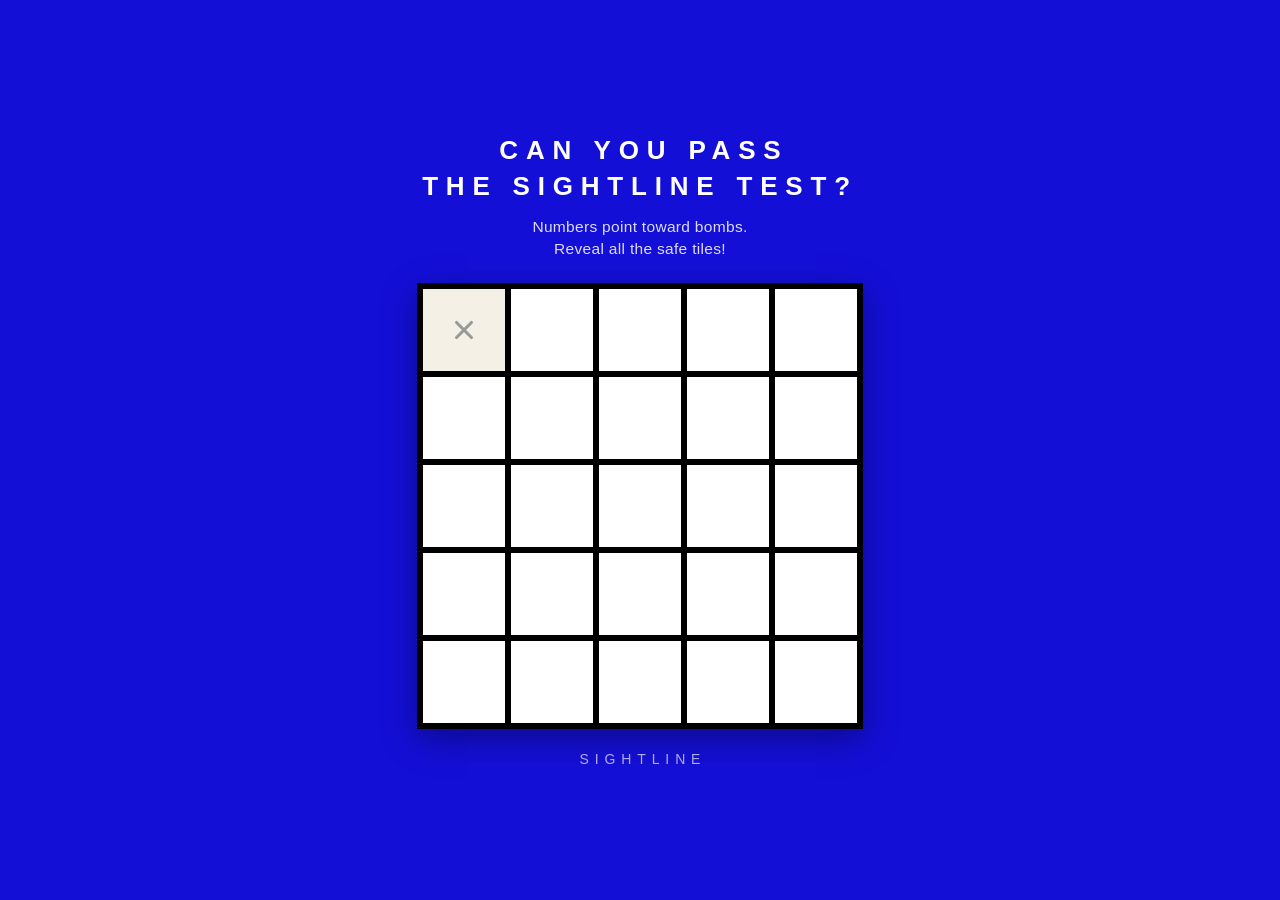
==== commit 4143dfbf: "Sightline Test corrected to the real game rules: full four-direction counts, X tiles, sightline togg" ====
--- a/sightline-test/index.html
+++ b/sightline-test/index.html
@@ -131,8 +131,11 @@
 .clue .d{bottom:7%;left:50%;transform:translateX(-50%);}
 .clue .l{left:9%;top:50%;transform:translateY(-50%);}
 .clue .r{right:9%;top:50%;transform:translateY(-50%);}
-.clue .n0{color:var(--n0);} .clue .n1{color:var(--n1);} .clue .n2{color:var(--n2);}
+.clue .n1{color:var(--n1);} .clue .n2{color:var(--n2);}
 .clue .n3{color:var(--n3);} .clue .n4{color:var(--n4);} .clue .n5{color:var(--n5);}
+/* the all-clear X tile — exactly the game's .z cross */
+.clue .z{top:50%;left:50%;transform:translate(-50%,-50%);width:34%;height:34%;color:#999;display:flex;align-items:center;justify-content:center;}
+.clue .z svg{width:100%;height:100%;stroke:currentColor;stroke-width:2.5;stroke-linecap:round;fill:none;}
 .clue span.cluepulse{animation:cluePulse .8s cubic-bezier(.22,.61,.36,1);}
 @keyframes cluePulse{0%{transform-origin:center;}35%{filter:brightness(1.1);}
   0%,100%{scale:1;}40%{scale:1.7;}}
@@ -244,7 +247,7 @@
    change lives here; game logic never reads anything else.
    ============================================================ */
 var CFG = {"headline":"Can you pass<br>the Sightline test?","subtitle":"Numbers point toward bombs.<br>Reveal all the safe tiles!","ctaText":"Play Sightline","ctaSub":"No guessing. Just logic.","bombToast":"Careful — that's a bomb.","appStoreUrl":"https://apps.apple.com/app/id6774281459","displayPassStatistic":false,"passStatistic":null,"statTemplate":"Only {n}% pass. Can you?","background":"yumloop-blue","levelId":"ad-test-01","network":"web","useMraid":false,"injectMraidTag":false,"analyticsMode":"dev"};
-var PUZZLE = {"id":"ad-test-01","note":"Bespoke playable-ad puzzle. 5x5, three bombs, core sightline logic only. Clues live on tiles; a clue becomes visible when its tile is revealed. (0,0) is pre-revealed and opens the board with an unmissable 0-to-the-right.","size":5,"bombs":[[1,1],[2,4],[4,2]],"preRevealed":[[0,0]],"clues":{"0,0":[{"dir":"R","n":0}],"0,1":[{"dir":"D","n":1}],"0,2":[{"dir":"D","n":1}],"0,3":[{"dir":"D","n":0}],"0,4":[{"dir":"D","n":1}],"1,3":[{"dir":"L","n":1}],"2,3":[{"dir":"R","n":1}],"3,3":[{"dir":"L","n":0}],"4,3":[{"dir":"L","n":1}],"3,1":[{"dir":"D","n":0}],"3,2":[{"dir":"D","n":1}],"2,2":[{"dir":"L","n":0}]},"firstHint":{"cell":[0,1],"clueCell":[0,0]}};
+var PUZZLE = {"id":"ad-test-02","note":"Bespoke playable-ad puzzle, faithful to the shipping game: every revealed tile shows its full four-direction bomb counts (zeros omitted, all-zero renders the X cross), rays run to the board edge, bombs do not block sight. Clues are COMPUTED from the bomb layout exactly like the game's losCounts — nothing curated. (0,0) is pre-revealed as an X tile: its whole row and column are provably safe, which is the five-second hook.","size":5,"bombs":[[1,3],[3,1],[4,1],[3,4]],"preRevealed":[[0,0]],"firstHint":{"cell":[0,1],"clueCell":[0,0]}};
 
 /* ============================================================
    ANALYTICS — PlayableAnalytics with per-network adapters.
@@ -372,6 +375,21 @@
 var DIRCLS = { R:'r', L:'l', D:'d', U:'u' };
 var bombSet = {};
 PUZZLE.bombs.forEach(function(b){ bombSet[b[0]+','+b[1]] = true; });
+
+/* The game's information model, verbatim (losCounts in www/index.html):
+   a revealed tile shows its bomb count in ALL FOUR directions; rays run to
+   the board edge and bombs never block sight; zeros render as absence, and
+   a tile that sees zero everywhere renders the X cross. */
+function rayKeys(r, c, dir){
+  var d = DIRS[dir], out = [];
+  for (var rr=r+d[0], cc=c+d[1]; rr>=0&&rr<N&&cc>=0&&cc<N; rr+=d[0], cc+=d[1]) out.push(rr+','+cc);
+  return out;
+}
+function losCounts(r, c){
+  var o = {};
+  for (var dir in DIRS) o[dir] = rayKeys(r, c, dir).reduce(function(a, k){ return a + (bombSet[k] ? 1 : 0); }, 0);
+  return o;
+}
 var revealed = {}, mistakes = 0, taps = 0, started = false, startAt = 0, done = false;
 var safeTotal = N*N - PUZZLE.bombs.length;
 var safeCount = 0;
@@ -393,13 +411,17 @@
 window.addEventListener('orientationchange', function(){ setTimeout(sizeBoard, 120); });
 
 function clueHtml(r, c){
-  var list = PUZZLE.clues[r+','+c];
-  if (!list) return '';
+  var lc = losCounts(r, c);
+  var tot = lc.U + lc.D + lc.L + lc.R;
   var h = '<div class="clue">';
-  list.forEach(function(cl){
-    var ncls = 'n' + Math.min(cl.n, 5);
-    h += '<span class="'+DIRCLS[cl.dir]+' '+ncls+'" data-dir="'+cl.dir+'">'+cl.n+'</span>';
-  });
+  if (tot === 0){
+    h += '<span class="z"><svg viewBox="0 0 24 24"><line x1="6" y1="6" x2="18" y2="18"/><line x1="18" y1="6" x2="6" y2="18"/></svg></span>';
+  } else {
+    for (var dir in DIRS){
+      if (!lc[dir]) continue;
+      h += '<span class="'+DIRCLS[dir]+' n'+Math.min(lc[dir],5)+'" data-dir="'+dir+'">'+lc[dir]+'</span>';
+    }
+  }
   return h + '</div>';
 }
 
@@ -431,20 +453,54 @@
   safeCount++;
 }
 
-/* Trace a clue's line of sight — the wordless "this is how numbers work"
-   beat after the very first reveal. Beam-lights the ray cell by cell,
-   pulses the numeral, then fades. Pure visuals, no modal. */
-function traceClue(clueR, clueC, dir){
-  var el = cells[clueR+','+clueC];
-  var span = el.querySelector('.clue span[data-dir="'+dir+'"]');
-  if (span){ span.classList.add('cluepulse'); setTimeout(function(){ span.classList.remove('cluepulse'); }, 850); }
-  var d = DIRS[dir], lit = [];
-  var seq = [];
-  for (var rr=clueR+d[0], cc=clueC+d[1]; rr>=0&&rr<N&&cc>=0&&cc<N; rr+=d[0], cc+=d[1]) seq.push(rr+','+cc);
+/* SIGHTLINE TOGGLE — the game's own signature interaction, 1:1: tapping a
+   revealed tile animates its line of sight outward in all four directions,
+   cell by cell with a soft pop per lit cell; tapping it again retracts the
+   beam cell by cell. Bomb-revealed tiles keep their look (beam passes over
+   them logically but never repaints them). One beam at a time, like a
+   fresh tap in the game moving the beam to the new caster. */
+var beamOwner = null, beamTimers = [], beamLit = [];
+function clearBeamTimers(){ beamTimers.forEach(clearTimeout); beamTimers = []; }
+function unlightAll(instant){
+  clearBeamTimers();
+  var seq = beamLit.slice().reverse();
+  beamLit = [];
+  if (instant){ seq.forEach(function(k){ cells[k].classList.remove('beamlit'); }); return; }
   seq.forEach(function(k, i){
-    setTimeout(function(){ cells[k].classList.add('beamlit'); lit.push(k); }, 140 + i*110);
+    beamTimers.push(setTimeout(function(){
+      cells[k].classList.remove('beamlit');
+      Sound.pop();
+    }, i*70));
   });
-  setTimeout(function(){ lit.forEach(function(k){ cells[k].classList.remove('beamlit'); }); }, 140 + seq.length*110 + 650);
+}
+function toggleSightline(r, c){
+  var k = r+','+c;
+  if (beamOwner === k){ beamOwner = null; unlightAll(false); return; }
+  if (beamOwner) unlightAll(true);
+  beamOwner = k;
+  clearBeamTimers();
+  // interleave the four rays ring by ring, like the game's outward wave
+  var rays = ['U','D','L','R'].map(function(dir){ return rayKeys(r, c, dir); });
+  var maxLen = Math.max.apply(null, rays.map(function(a){ return a.length; }));
+  var step = 0;
+  for (var ring = 0; ring < maxLen; ring++){
+    (function(ring){
+      beamTimers.push(setTimeout(function(){
+        var litAny = false;
+        rays.forEach(function(ray){
+          var kk = ray[ring];
+          if (!kk) return;
+          var el = cells[kk];
+          if (el.classList.contains('mine')) return;
+          el.classList.add('beamlit');
+          beamLit.push(kk);
+          litAny = true;
+        });
+        if (litAny) Sound.pop();
+      }, 90 + ring*95));
+    })(ring);
+    step++;
+  }
 }
 
 var toastTimer = null;
@@ -473,7 +529,8 @@
     PlayableAnalytics.run.start = startAt;
     PlayableAnalytics.event('first_tile_tapped', null, true);
   }
-  if (revealed[k] || el.classList.contains('mine')) return;
+  if (el.classList.contains('mine')) return;
+  if (revealed[k]){ toggleSightline(r, c); return; }
   taps++;
   PlayableAnalytics.run.taps = taps;
   if (taps === 3) PlayableAnalytics.event('third_tile_reached', null, true);
@@ -491,15 +548,18 @@
   }
   revealCell(r, c);
   if (taps === 1 && PUZZLE.firstHint){
+    // wordless tutorial: auto-play the pre-revealed tile's sightline, out
+    // and back, exactly as if the player had tapped it
     var fc = PUZZLE.firstHint.clueCell;
-    var firstClue = (PUZZLE.clues[fc[0]+','+fc[1]]||[])[0];
-    if (firstClue) setTimeout(function(){ traceClue(fc[0], fc[1], firstClue.dir); }, 220);
+    setTimeout(function(){ toggleSightline(fc[0], fc[1]); }, 260);
+    setTimeout(function(){ if (beamOwner === fc[0]+','+fc[1]) toggleSightline(fc[0], fc[1]); }, 1900);
   }
   if (safeCount >= safeTotal) finish();
 }
 
 function finish(){
   done = true;
+  if (beamOwner){ beamOwner = null; unlightAll(true); }
   var elapsed = Date.now() - startAt;
   PlayableAnalytics.run.completed = true;
   PlayableAnalytics.run.flawless = mistakes === 0;
